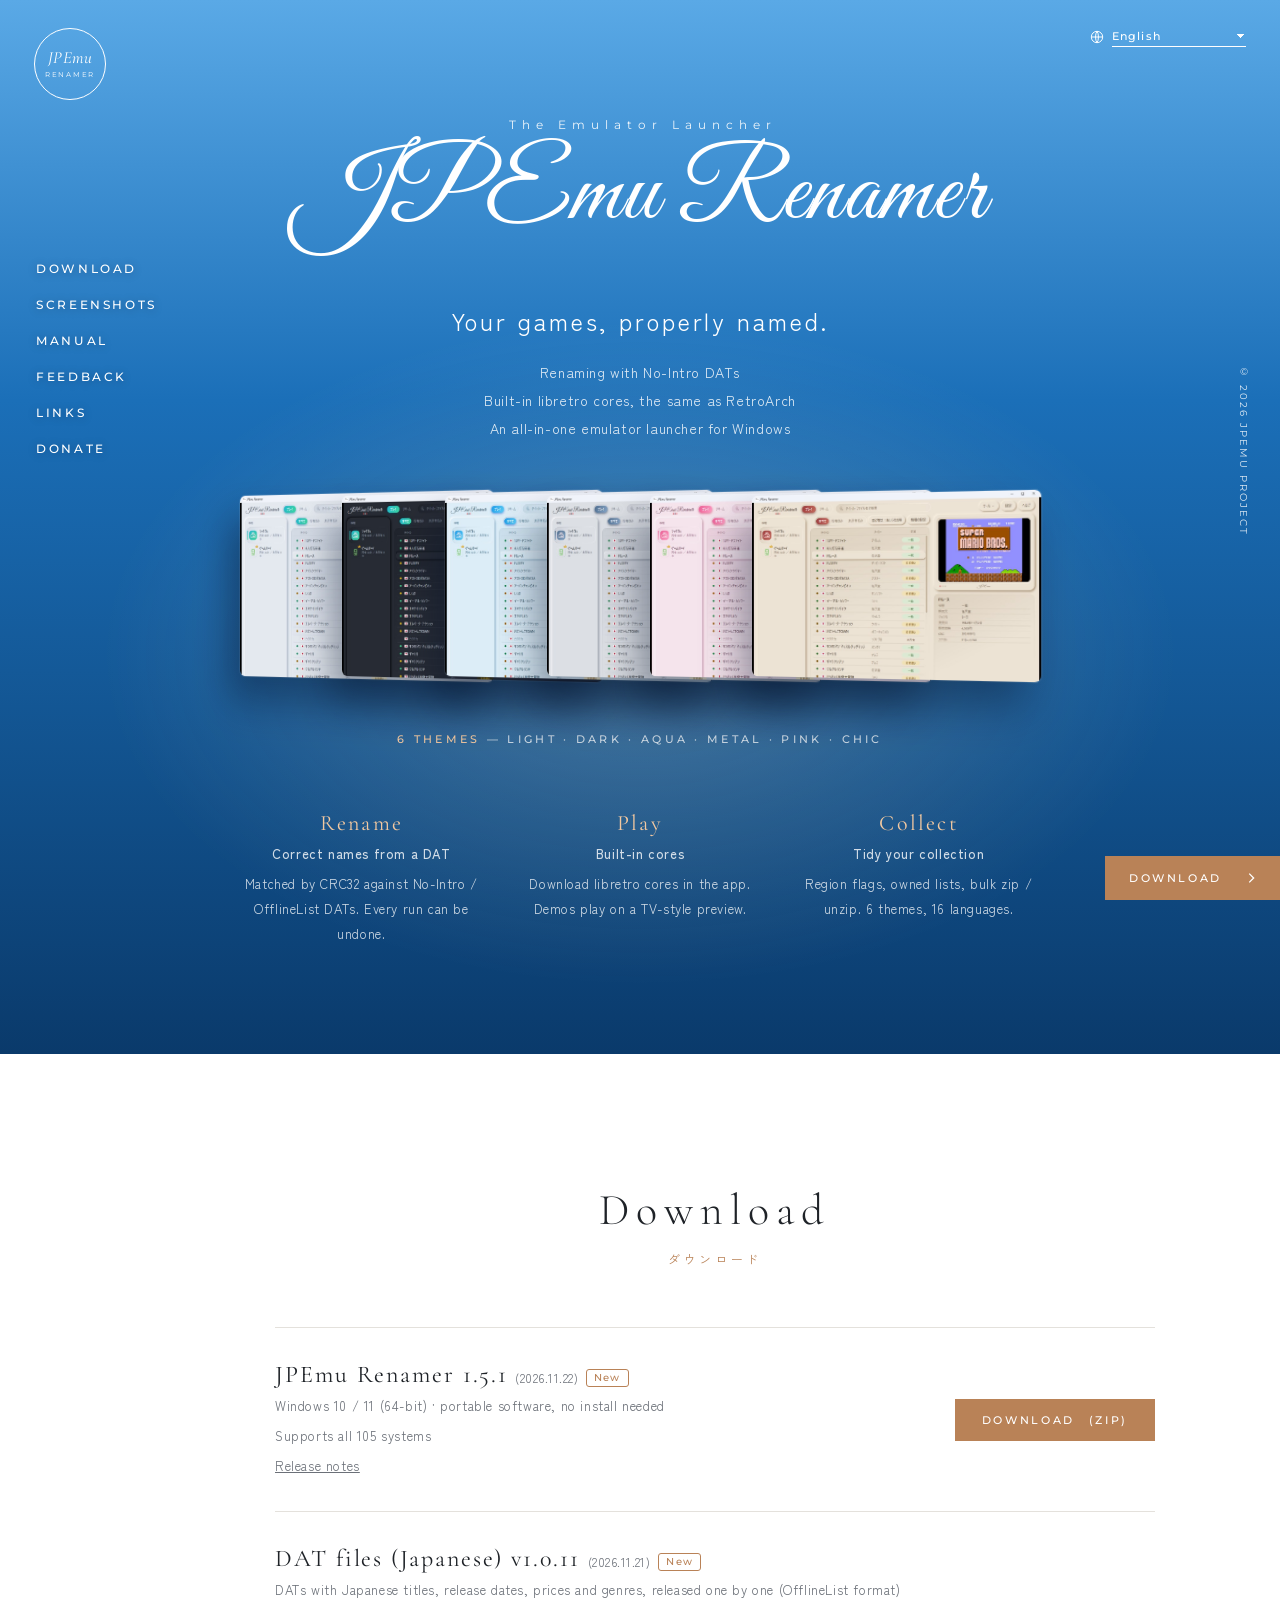
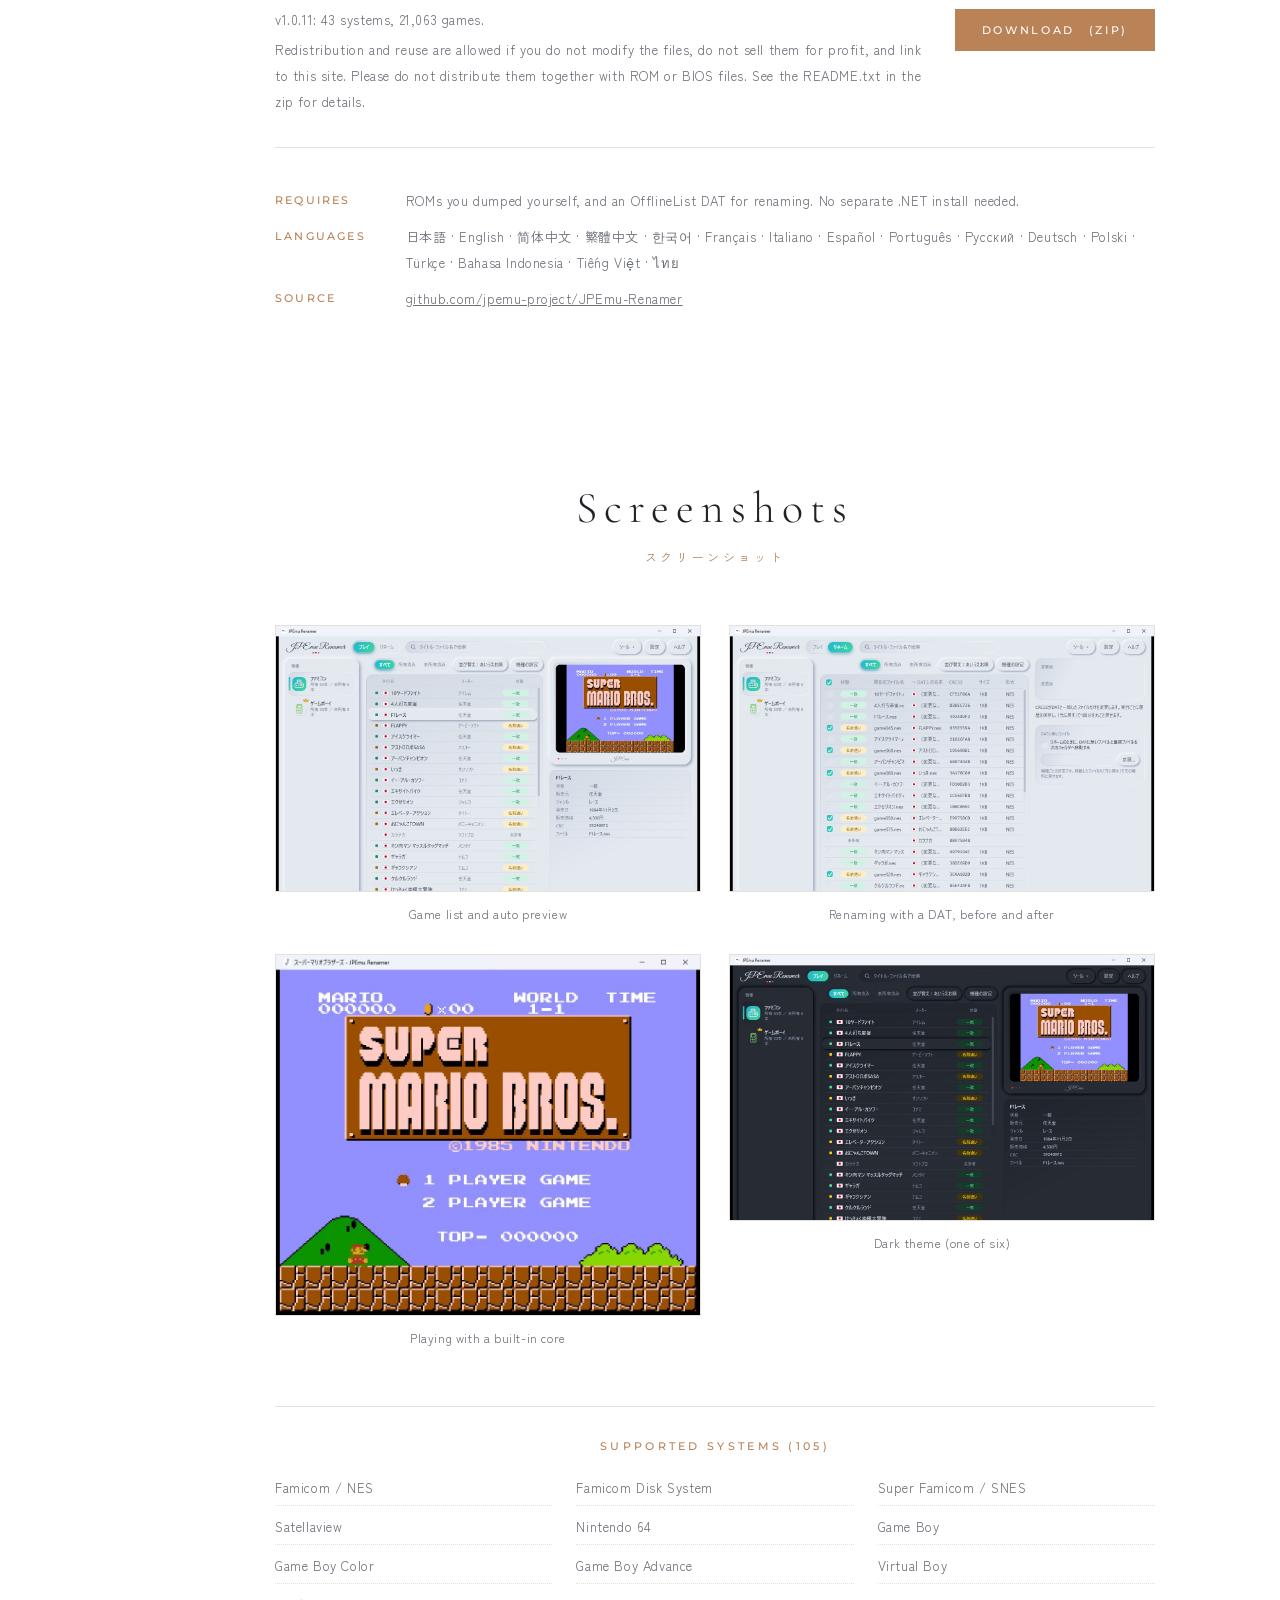
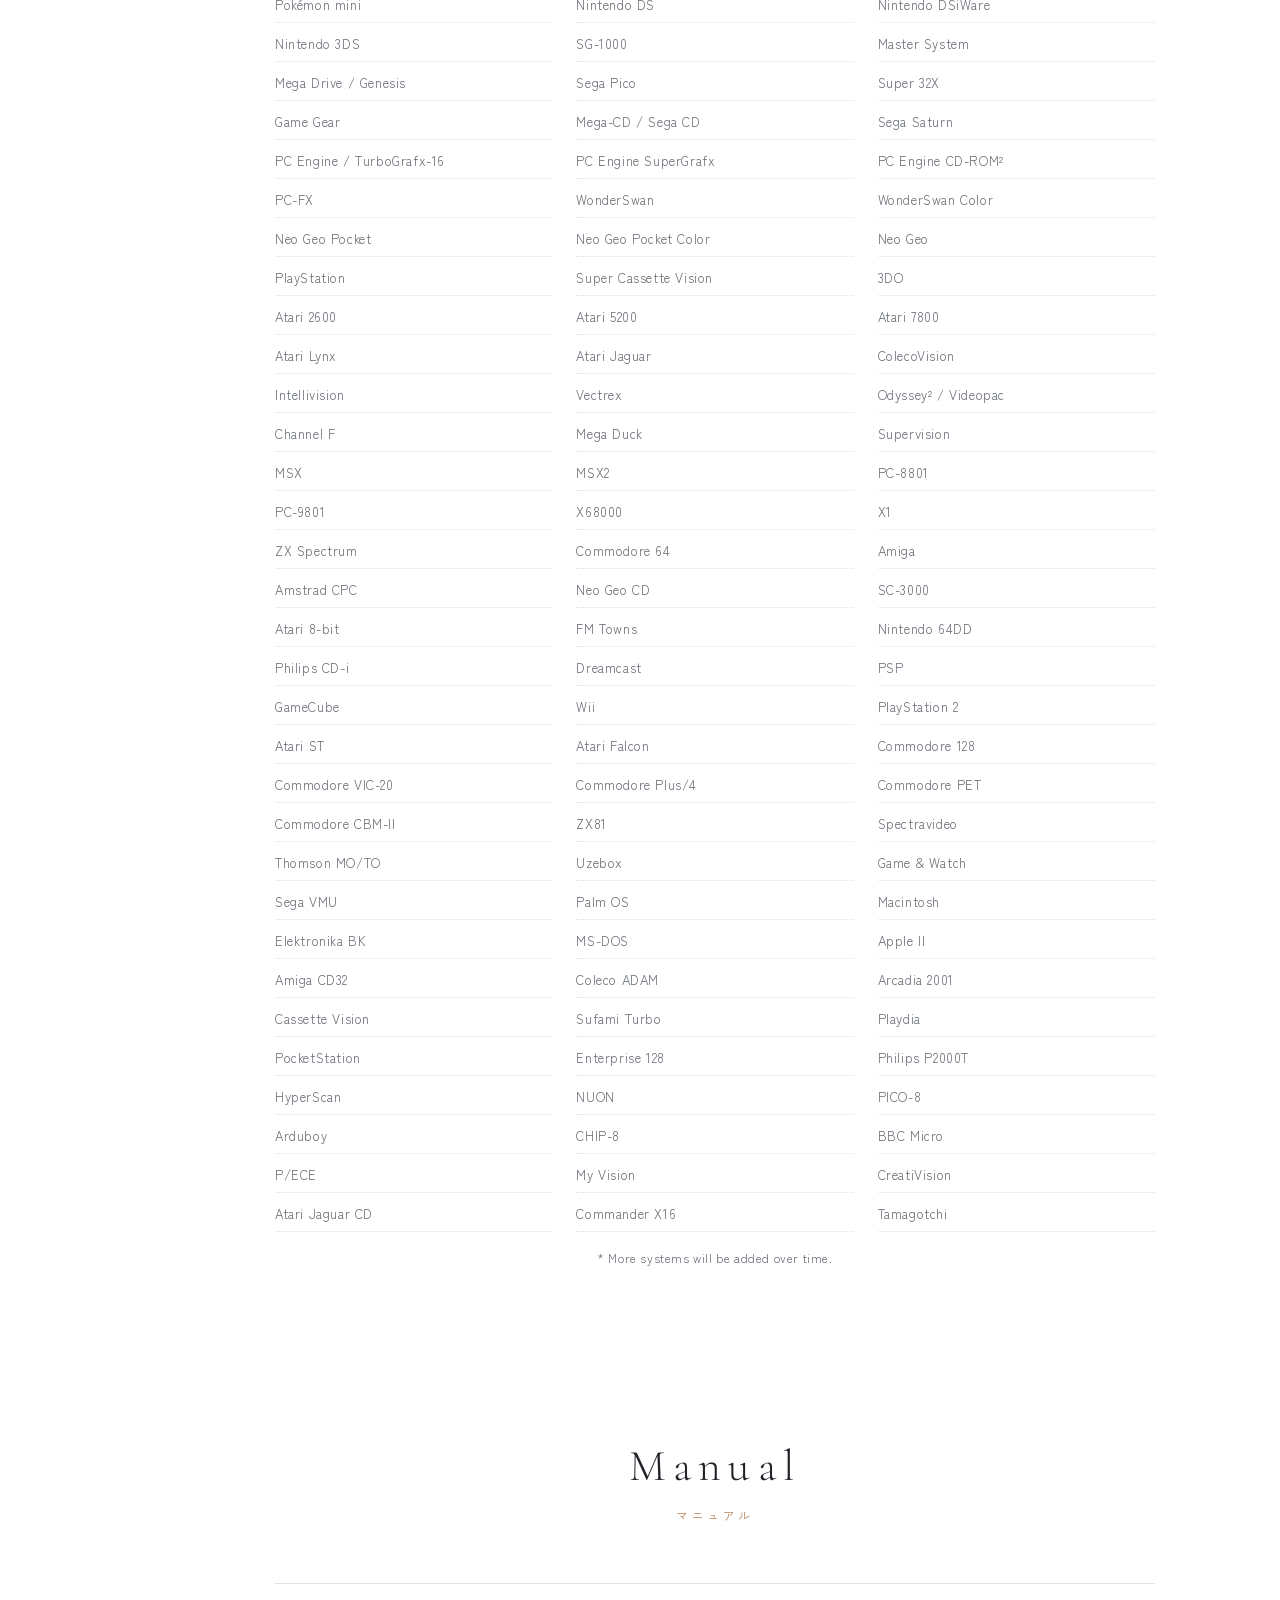
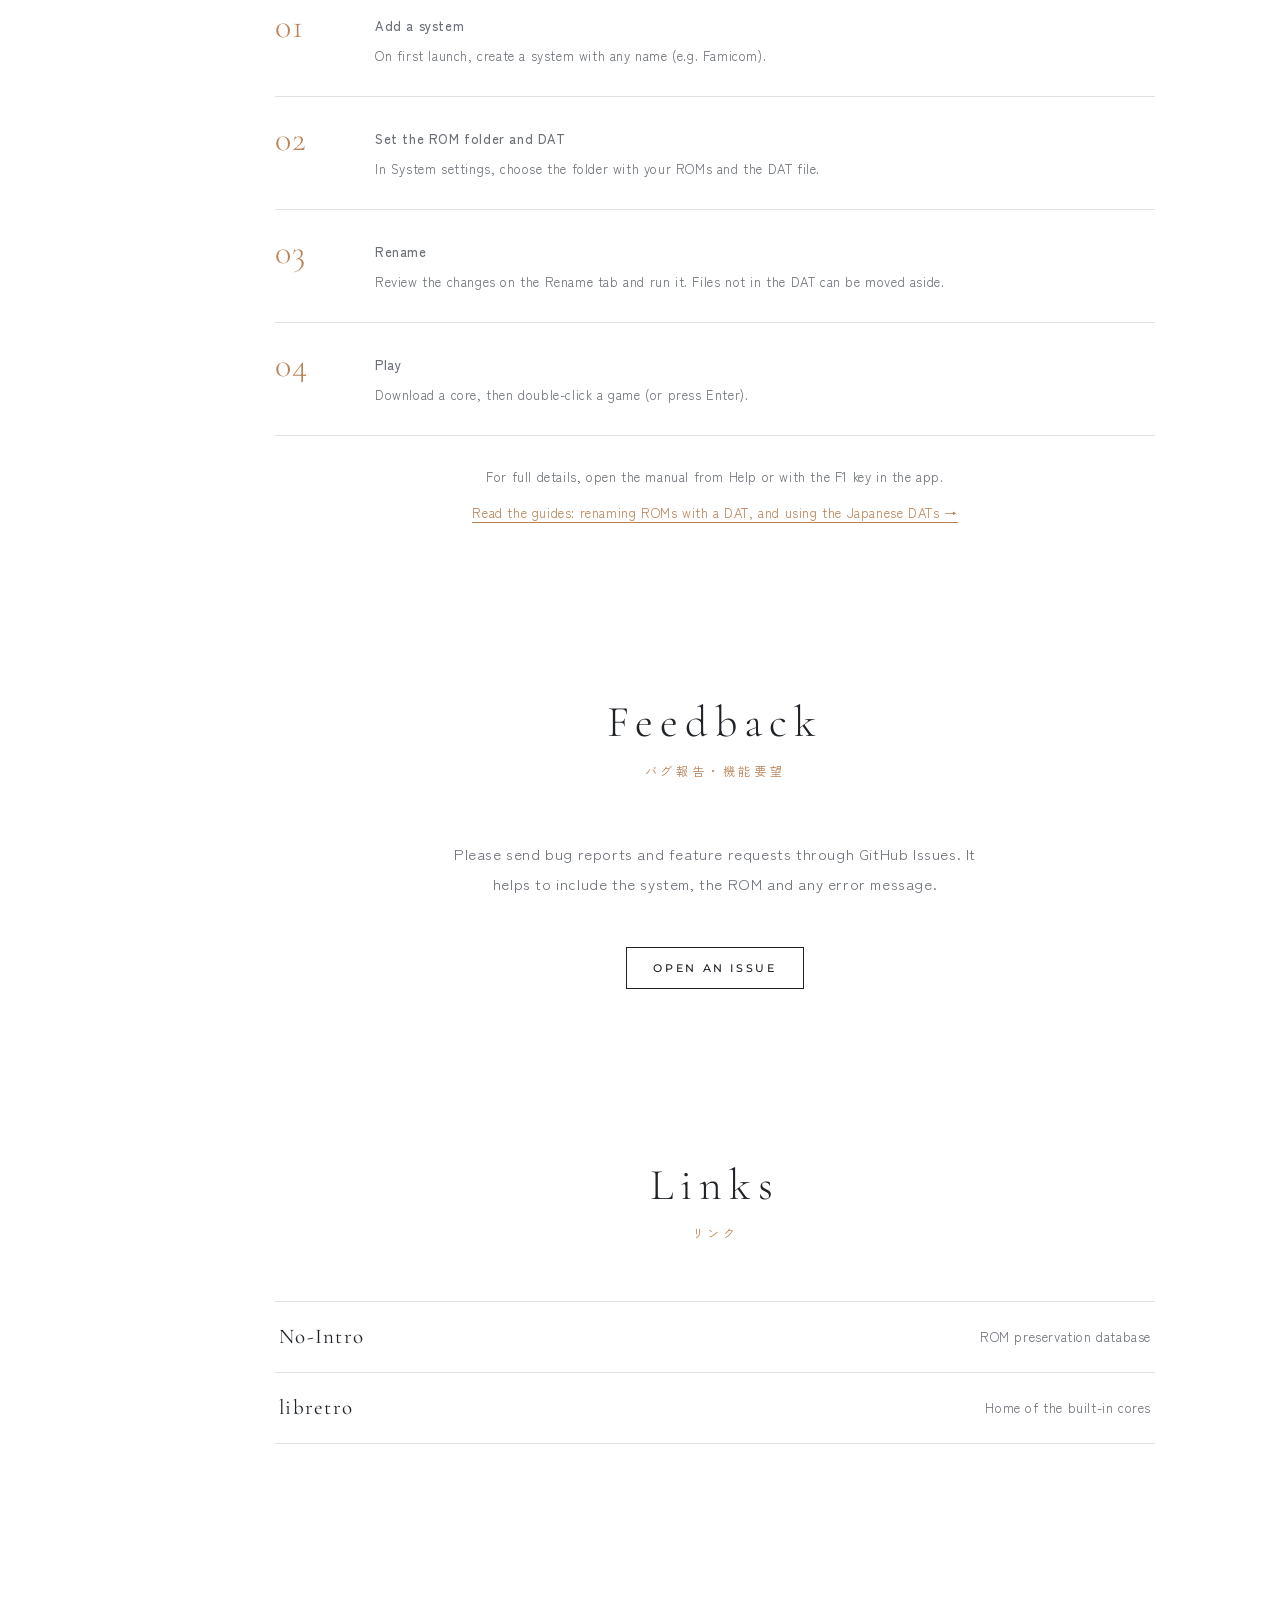
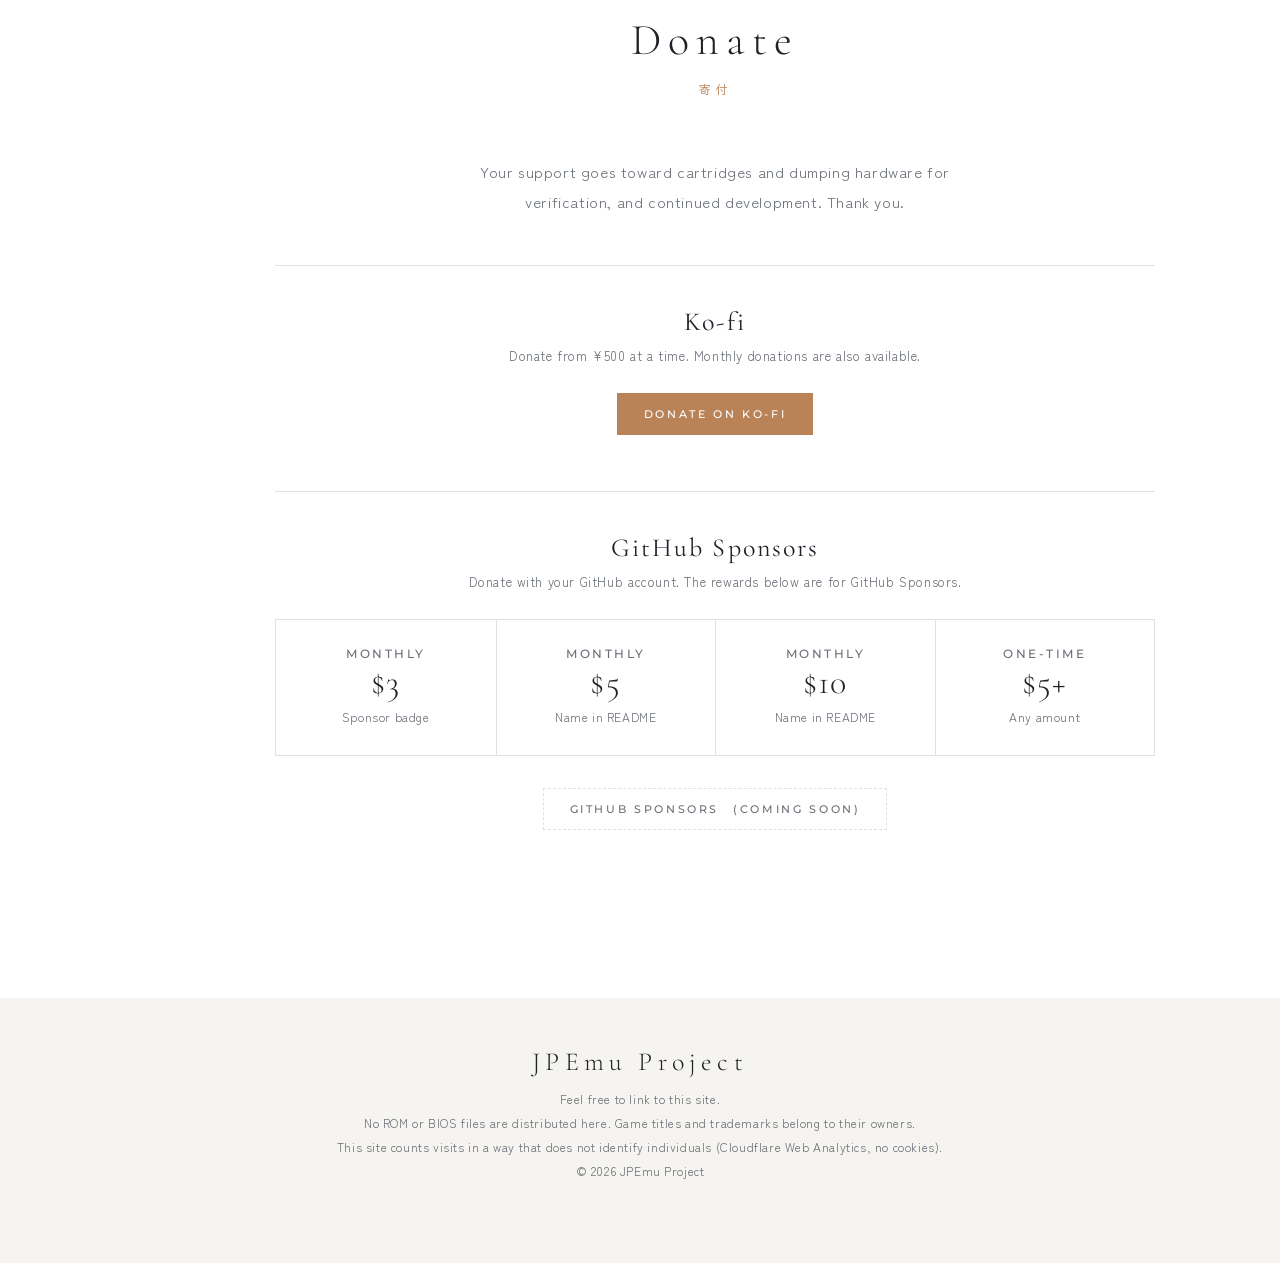
==== index.html @ 064b1401 "全ページのフッターに、アクセス数を数えていることの一文を足す 「個人を特定しない形でアクセス数を数えています（Cloudflare Web Analytics、クッキーなし）」。トップページ、ガイド、" ====
<!doctype html>
<html lang="ja">
<head>
<meta charset="utf-8">
<meta name="viewport" content="width=device-width,initial-scale=1,viewport-fit=cover">
<meta name="description" content="JPEmu Renamer は、No-Intro / OfflineList のDATでROMのファイル名を正しく整えるリネーム機能と、libretroコアを内蔵した無料のWindows用エミュレーターランチャーです。ファミコン・スーパーファミコン・メガドライブ・PCエンジンなど105機種に対応。インストール不要。日本語タイトル入りDATも無料で公開しています。">
<title>JPEmu Renamer｜ROMリネーム＆エミュレーターランチャー（無料・Windows）</title>
<link rel="canonical" href="https://jpemu-project.github.io/">
<meta name="robots" content="index,follow">
<meta name="google-site-verification" content="zw16djGc47VGO-MvRD2EEUSGx_k5_EYi6Nx5ptHSYt4">
<meta property="og:type" content="website">
<meta property="og:site_name" content="JPEmu Renamer">
<meta property="og:title" content="JPEmu Renamer｜ROMリネーム＆エミュレーターランチャー（無料・Windows）">
<meta property="og:description" content="No-Intro DAT対応のリネーム機能と、libretroコアを内蔵した無料のWindows用エミュレーターランチャー。105機種対応・インストール不要。日本語DATも公開中。">
<meta property="og:url" content="https://jpemu-project.github.io/">
<meta property="og:image" content="https://jpemu-project.github.io/img/main.jpg">
<meta property="og:image:width" content="1280">
<meta property="og:image:height" content="800">
<meta property="og:locale" content="ja_JP">
<meta property="og:locale:alternate" content="en_US">
<meta property="og:locale:alternate" content="zh_CN">
<meta property="og:locale:alternate" content="zh_TW">
<meta property="og:locale:alternate" content="ko_KR">
<meta property="og:locale:alternate" content="fr_FR">
<meta property="og:locale:alternate" content="it_IT">
<meta property="og:locale:alternate" content="es_ES">
<meta property="og:locale:alternate" content="pt_BR">
<meta property="og:locale:alternate" content="ru_RU">
<meta property="og:locale:alternate" content="de_DE">
<meta property="og:locale:alternate" content="pl_PL">
<meta property="og:locale:alternate" content="tr_TR">
<meta property="og:locale:alternate" content="id_ID">
<meta property="og:locale:alternate" content="vi_VN">
<meta property="og:locale:alternate" content="th_TH">
<meta name="twitter:card" content="summary_large_image">
<meta name="twitter:title" content="JPEmu Renamer｜ROMリネーム＆エミュレーターランチャー（無料・Windows）">
<meta name="twitter:description" content="No-Intro DAT対応のリネーム機能と、libretroコアを内蔵した無料のWindows用エミュレーターランチャー。105機種対応・インストール不要。">
<meta name="twitter:image" content="https://jpemu-project.github.io/img/main.jpg">
<script type="application/ld+json">
{
  "@context": "https://schema.org",
  "@type": "SoftwareApplication",
  "name": "JPEmu Renamer",
  "alternateName": "JPEmu",
  "description": "No-Intro / OfflineList のDATでROMのファイル名を整えるリネーム機能と、libretroコアを内蔵したWindows用エミュレーターランチャー。105機種対応、インストール不要、16言語対応。",
  "url": "https://jpemu-project.github.io/",
  "downloadUrl": "https://github.com/jpemu-project/JPEmu-Renamer/releases/latest/download/JPEmuRenamer-win-x64.zip",
  "operatingSystem": "Windows 10, Windows 11",
  "applicationCategory": "UtilitiesApplication",
  "image": "https://jpemu-project.github.io/img/main.jpg",
  "screenshot": "https://jpemu-project.github.io/img/rename.jpg",
  "inLanguage": ["ja", "en", "zh-Hans", "zh-Hant", "ko", "fr", "it", "es", "pt", "ru", "de", "pl", "tr", "id", "vi", "th"],
  "isAccessibleForFree": true,
  "offers": {"@type": "Offer", "price": "0", "priceCurrency": "JPY"},
  "author": {"@type": "Organization", "name": "JPEmu Project", "url": "https://github.com/jpemu-project"},
  "sameAs": ["https://github.com/jpemu-project/JPEmu-Renamer"]
}
</script>
<script type="application/ld+json">
{
  "@context": "https://schema.org",
  "@type": "WebSite",
  "name": "JPEmu Renamer",
  "alternateName": ["JPEmu", "JPEmu Renamer 公式サイト"],
  "url": "https://jpemu-project.github.io/",
  "inLanguage": ["ja", "en"],
  "publisher": {"@type": "Organization", "name": "JPEmu Project", "url": "https://github.com/jpemu-project"}
}
</script>
<link rel="icon" href="/favicon.ico" sizes="any">
<link rel="apple-touch-icon" href="/img/app-icon-256.png">
<script type="module" src="https://static.cloudflareinsights.com/beacon.min.js" data-cf-beacon='{"token": "e24be121c1d54c88b2a93acdfb88f5db"}'></script>
<link rel="preconnect" href="https://fonts.googleapis.com">
<link rel="preconnect" href="https://fonts.gstatic.com" crossorigin>
<link rel="stylesheet" href="https://fonts.googleapis.com/css2?family=Cormorant+Garamond:ital,wght@0,300;0,400;1,400&family=Great+Vibes&family=Montserrat:wght@400;500&family=Zen+Kaku+Gothic+New:wght@400;500&display=swap">
<style>
:root{
  --ink:#1f2328; --sub:#6b7078; --line:#e4e1dc; --paper:#ffffff; --paper2:#f6f4f0;
  --copper:#b98257; --copper-dark:#8f6040;
  --sky-1:#0a3a6b; --sky-2:#1b6fb8; --sky-3:#5aa9e6;
  --f-serif:"Cormorant Garamond","Zen Kaku Gothic New",serif;
  --f-label:"Montserrat","Zen Kaku Gothic New",sans-serif;
  --f-body:"Zen Kaku Gothic New","Hiragino Sans","Yu Gothic",sans-serif;
  --menu-w:230px;
}
*{box-sizing:border-box}
html{scroll-behavior:smooth}
body{margin:0;background:var(--paper);color:var(--ink);font-family:var(--f-body);font-size:15px;line-height:2;letter-spacing:.04em}
a{color:inherit}
:focus-visible{outline:1px solid var(--copper);outline-offset:4px}
/* Japanese shows .ja; every other language shows .en (English, or its translation from lang.js) */
#app:not([data-lang="ja"]) .ja,[data-lang="ja"] .en{display:none}
/* fonts for scripts the Japanese font does not cover well */
html:not([lang="ja"]):not([lang="en"]){--f-body:"Segoe UI",system-ui,-apple-system,"Helvetica Neue",Arial,sans-serif}
html[lang="zh-Hans"]{--f-body:"Microsoft YaHei","PingFang SC","Noto Sans SC",sans-serif;--f-label:"Montserrat","Microsoft YaHei","PingFang SC","Noto Sans SC",sans-serif;--f-serif:"Cormorant Garamond","Microsoft YaHei","PingFang SC","Noto Sans SC",serif}
html[lang="zh-Hant"]{--f-body:"Microsoft JhengHei","PingFang TC","Noto Sans TC",sans-serif;--f-label:"Montserrat","Microsoft JhengHei","PingFang TC","Noto Sans TC",sans-serif;--f-serif:"Cormorant Garamond","Microsoft JhengHei","PingFang TC","Noto Sans TC",serif}
html[lang="ko"]{--f-body:"Malgun Gothic","Apple SD Gothic Neo","Noto Sans KR",sans-serif;--f-label:"Montserrat","Malgun Gothic","Apple SD Gothic Neo","Noto Sans KR",sans-serif;--f-serif:"Cormorant Garamond","Malgun Gothic","Apple SD Gothic Neo","Noto Sans KR",serif}
html[lang="th"] #app *{letter-spacing:normal}
html[lang="th"]{--f-body:"Leelawadee UI","Thonburi","Noto Sans Thai",sans-serif;--f-label:"Montserrat","Leelawadee UI","Thonburi","Noto Sans Thai",sans-serif;--f-serif:"Cormorant Garamond","Leelawadee UI","Thonburi","Noto Sans Thai",serif}

/* ---------- hero ---------- */
.hero{position:relative;min-height:100vh;padding:13vh 0 0;color:#fff;text-align:center;
  background:
    radial-gradient(ellipse 60% 45% at 50% 62%,rgba(255,236,200,.22),transparent 70%),
    linear-gradient(180deg,var(--sky-3) 0%,var(--sky-2) 38%,var(--sky-1) 100%)}
.hero-title small{display:block;font:400 12px var(--f-label);letter-spacing:.5em;opacity:.9;padding-left:.5em}
.hero-title h1{margin:6px 0 0;font:400 clamp(52px,8.4vw,100px)/1.15 "Great Vibes",var(--f-serif);letter-spacing:.01em}
.hero-copy{max-width:34em;margin:5vh auto 0;padding:0 20px}
.hero-copy .big{margin:0;font:400 clamp(18px,2.1vw,24px)/1.9 var(--f-body);letter-spacing:.12em}
.hero-copy p:last-child{margin:14px 0 0;font-size:14px;opacity:.85}

/* the six themes fanned out like a product line-up, overlapping into the white area below;
   each shot is 36% of the row and steps 12.8%, so six of them fill the row exactly */
.fan{position:relative;z-index:1;display:flex;justify-content:center;width:min(940px,calc(100vw - 480px));margin:6vh auto 0;perspective:1800px}
.fan .card{flex:none;width:36%;margin-left:-23.2%;transform:rotateY(-24deg);transform-origin:left center;
  border-radius:6px;overflow:hidden;box-shadow:-14px 24px 40px rgba(0,15,40,.4),0 0 0 1px rgba(255,255,255,.12);transition:transform .35s}
.fan .card:first-child{margin-left:0}
.fan .card:hover{transform:rotateY(-24deg) translateY(-10px)}
.fan img{display:block;width:100%;height:auto}
.fan-cap{text-align:center;margin:0;padding-top:56px;font:500 11px var(--f-label);letter-spacing:.3em;color:rgba(255,255,255,.75)}
.fan-cap b{font-weight:500;color:#f3c9a1}
/* the feature trio sits on the blue hero too, so it uses light text */
.hero .feat{max-width:min(880px,calc(100vw - 480px));padding-bottom:12vh !important}
.hero .feat b{color:#f3c9a1}
.hero .feat span{color:rgba(255,255,255,.8)}

.emblem{position:fixed;top:28px;left:34px;z-index:30;width:72px;height:72px;border-radius:50%;
  border:1px solid currentColor;display:grid;place-items:center;text-decoration:none;
  font:italic 400 17px/1 var(--f-serif);color:#fff;text-align:center;transition:color .3s}
.emblem.dark{color:var(--copper)}
.emblem span{display:block;font:400 7px var(--f-label);letter-spacing:.25em;margin-top:4px;font-style:normal}

/* left menu */
nav.side{position:fixed;left:36px;top:28vh;z-index:30}
nav.side ul{list-style:none;margin:0;padding:0;display:grid;gap:6px}
nav.side a{display:inline-block;text-decoration:none;font:500 12px/2 var(--f-label);letter-spacing:.22em;color:#fff;
  text-shadow:0 1px 8px rgba(0,20,50,.35);transition:color .3s}
nav.side a:hover,nav.side a.on{color:var(--copper)}
nav.side a.dark{color:var(--ink);text-shadow:none}
nav.side a.dark:hover,nav.side a.dark.on{color:var(--copper)}

.lang{position:fixed;top:26px;right:34px;z-index:30;display:flex;align-items:center;gap:8px;color:#fff;transition:color .3s}
.lang svg{width:14px;height:14px;flex:none}
.lang select{appearance:none;-webkit-appearance:none;background:transparent;border:0;border-bottom:1px solid currentColor;border-radius:0;
  padding:3px 16px 3px 0;cursor:pointer;color:inherit;font:500 11px "Montserrat","Segoe UI",system-ui,sans-serif;letter-spacing:.1em;
  background-image:linear-gradient(45deg,transparent 50%,currentColor 50%),linear-gradient(-45deg,transparent 50%,currentColor 50%);
  background-position:right 5px center,right 1px center;background-size:4px 4px;background-repeat:no-repeat}
.lang select option{color:#1f2328;background:#fff}
.lang.dark{color:var(--ink)}

.vcopy{position:fixed;right:30px;top:50%;transform:translateY(-50%);z-index:20;writing-mode:vertical-rl;
  font:400 10px var(--f-label);letter-spacing:.2em;color:rgba(255,255,255,.85);transition:color .3s}
.vcopy.dark{color:var(--sub)}

.cta{position:fixed;right:0;bottom:0;z-index:30;display:flex;align-items:center;gap:22px;padding:15px 22px 15px 24px;
  background:var(--copper);color:#fff;text-decoration:none;font:500 11px var(--f-label);letter-spacing:.24em}
.cta:hover{background:var(--copper-dark)}
.cta svg{width:14px;height:14px}

.menu-btn{display:none}

/* ---------- sections ---------- */
main{padding-left:var(--menu-w);padding-right:80px}
section.sec{max-width:880px;margin:0 auto;padding:130px 0 40px}
.sec-head{text-align:center;margin-bottom:56px}
.sec-head h2{margin:0;font:300 clamp(30px,4vw,44px)/1.2 var(--f-serif);letter-spacing:.16em}
.sec-head p{margin:10px 0 0;font-size:12px;letter-spacing:.3em;color:var(--copper)}
.lead{max-width:36em;margin:0 auto 48px;text-align:center;color:var(--sub)}

.feat{display:grid;grid-template-columns:repeat(3,1fr);gap:40px 36px;margin:0 auto;padding-top:64px !important;padding:0;list-style:none;max-width:880px}
.feat li{text-align:center}
.feat b{display:block;font:400 22px var(--f-serif);letter-spacing:.1em;color:var(--copper);margin-bottom:6px}
.feat strong{display:block;font-weight:500;margin-bottom:6px}
.feat span{font-size:13px;color:var(--sub);line-height:1.9;display:block}

.dl-card{border-top:1px solid var(--line);border-bottom:1px solid var(--line);padding:32px 0;display:grid;grid-template-columns:1fr auto;gap:24px;align-items:center}
.dl-card + .dl-card{border-top:0}
.dl-card h3{margin:0;font:400 24px var(--f-serif);letter-spacing:.08em}
.dl-card p{margin:4px 0 0;font-size:13px;color:var(--sub)}
.rel-date{font:400 12px var(--f-body);letter-spacing:.04em;color:var(--sub);vertical-align:middle}
.new-badge{display:inline-block;vertical-align:middle;padding:0 7px;border:1px solid var(--copper);border-radius:3px;color:var(--copper);font:500 10px/1.6 var(--f-label);letter-spacing:.12em}
.btn{display:inline-flex;align-items:center;gap:14px;padding:13px 26px;border:1px solid var(--ink);text-decoration:none;
  font:500 11px var(--f-label);letter-spacing:.24em;white-space:nowrap;background:none;color:var(--ink)}
.btn:hover{background:var(--ink);color:#fff}
.btn.fill{background:var(--copper);border-color:var(--copper);color:#fff}
.btn.fill:hover{background:var(--copper-dark);border-color:var(--copper-dark)}
.btn[aria-disabled="true"]{border-style:dashed;color:var(--sub);border-color:var(--line);pointer-events:none}
dl.spec{display:grid;grid-template-columns:max-content 1fr;gap:10px 40px;margin:40px 0 0;font-size:13px}
dl.spec dt{font:500 11px/2.2 var(--f-label);letter-spacing:.2em;color:var(--copper)}
dl.spec dd{margin:0;color:var(--sub)}

.shots{display:grid;grid-template-columns:repeat(2,1fr);gap:28px}
.shots figure{margin:0}
.shots a{display:block;border:1px solid var(--line);overflow:hidden}
.shots img{display:block;width:100%;height:auto;transition:transform .5s}
.shots a:hover img{transform:scale(1.02)}
.shots figcaption{margin-top:10px;font-size:12px;color:var(--sub);text-align:center}
.systems{margin:56px 0 0;border-top:1px solid var(--line);padding-top:32px}
.systems h3{margin:0 0 18px;text-align:center;font:500 11px var(--f-label);letter-spacing:.3em;color:var(--copper)}
.systems ul{list-style:none;margin:0;padding:0;display:grid;grid-template-columns:repeat(auto-fill,minmax(210px,1fr));gap:4px 24px;font-size:13px;color:var(--sub)}
.systems li{border-bottom:1px dotted var(--line);padding:4px 0}
.systems li i{font-style:normal;color:var(--copper);margin-left:4px}
.systems .note{margin:14px 0 0;text-align:center;font-size:12px;color:var(--sub)}

ol.steps{list-style:none;counter-reset:s;margin:0;padding:0;display:grid;gap:0}
ol.steps li{counter-increment:s;display:grid;grid-template-columns:80px 1fr;gap:20px;padding:26px 0;border-top:1px solid var(--line)}
ol.steps li:last-child{border-bottom:1px solid var(--line)}
ol.steps li::before{content:counter(s,decimal-leading-zero);font:300 34px/1 var(--f-serif);color:var(--copper)}
ol.steps strong{display:block;font-weight:500}
ol.steps span{font-size:13px;color:var(--sub)}
.note{margin:28px 0 0;text-align:center;font-size:13px;color:var(--sub)}
.center{text-align:center}
.guide-link{margin-top:10px}
.guide-link a{color:var(--copper);text-decoration:none;border-bottom:1px solid currentColor}
.guide-link a:hover{color:var(--copper-dark)}

.links{list-style:none;margin:0;padding:0;border-top:1px solid var(--line)}
.links a{display:grid;grid-template-columns:1fr auto;gap:16px;padding:22px 4px;border-bottom:1px solid var(--line);text-decoration:none}
.links a:hover strong{color:var(--copper)}
.links strong{font:400 21px var(--f-serif);letter-spacing:.06em;transition:color .2s}
.links span{font-size:13px;color:var(--sub);align-self:center}

.donate-opt{text-align:center;border-top:1px solid var(--line);padding:40px 0 8px}
.donate-opt + .donate-opt{margin-top:48px}
.donate-opt h3{margin:0;font:400 26px var(--f-serif);letter-spacing:.08em}
.donate-opt p{margin:6px 0 24px;font-size:13px;color:var(--sub)}
.tiers{display:grid;grid-template-columns:repeat(4,1fr);gap:0;margin:0 0 32px;text-align:center;padding:0;list-style:none;border:1px solid var(--line)}
.tiers li{padding:26px 14px;text-align:center;border-left:1px solid var(--line)}
.tiers li:first-child{border-left:0}
.tiers small{display:block;font:500 10px var(--f-label);letter-spacing:.25em;color:var(--copper)}
.tiers b{display:block;font:300 34px/1.3 var(--f-serif);letter-spacing:.04em}
.tiers span{display:block;font-size:12px;color:var(--sub)}

footer{margin-top:120px;padding:48px 24px calc(80px + env(safe-area-inset-bottom,0px));background:var(--paper2);text-align:center;font-size:12px;color:var(--sub)}
footer .fname{font:300 26px var(--f-serif);letter-spacing:.2em;color:var(--ink);margin-bottom:10px}
/* ---------- narrow screens ---------- */
@media (max-width:900px){
  main{padding-left:max(20px,env(safe-area-inset-left,0px));padding-right:max(20px,env(safe-area-inset-right,0px))}
  section.sec{padding-top:96px}
  .vcopy{display:none}
  .emblem{top:16px;left:16px;width:58px;height:58px;font-size:14px}
  .lang{top:auto;bottom:18px;left:18px;right:auto}
  .menu-btn{display:block;position:fixed;top:24px;right:18px;z-index:40;background:none;border:0;cursor:pointer;
    font:500 11px var(--f-label);letter-spacing:.24em;color:#fff;padding:8px 0}
  .menu-btn.dark{color:var(--ink)}
  nav.side{inset:0;top:0;left:0;background:rgba(255,255,255,.97);display:none;align-items:center;justify-content:center;z-index:35}
  body.open nav.side{display:flex}
  body.open .menu-btn{color:var(--ink)}
  nav.side ul{gap:14px;text-align:center}
  nav.side a,nav.side a.dark{color:var(--ink);text-shadow:none;font-size:14px}
  .hero{padding-top:110px}
  .fan{width:calc(100vw - 32px)}
  .fan .card{border-radius:3px}
  .fan-cap{padding-top:40px;letter-spacing:.18em}
  .hero .feat{max-width:none;padding:0 20px 90px !important}
  .hero-copy p:last-child{font-size:12px;letter-spacing:.02em}
  .hero .feat{padding-top:40px !important}
  .feat{grid-template-columns:1fr;gap:32px}
  .shots{grid-template-columns:1fr}
  .tiers{grid-template-columns:repeat(2,1fr)}
  .tiers li:nth-child(3){border-left:0}
  .tiers li:nth-child(n+3){border-top:1px solid var(--line)}
  .dl-card{grid-template-columns:1fr}
  dl.spec{grid-template-columns:1fr;gap:0}
  dl.spec dd{margin-bottom:12px}
  ol.steps li{grid-template-columns:52px 1fr;gap:12px}
}
@media (prefers-reduced-motion:reduce){html{scroll-behavior:auto}.shots img{transition:none}}
</style>
</head>
<body>
<div id="app" data-lang="ja">

<a class="emblem" href="#top" aria-label="JPEmu Renamer"><div>JPEmu<span>RENAMER</span></div></a>

<button class="menu-btn" type="button" aria-expanded="false" aria-controls="side">MENU</button>
<nav class="side" id="side" aria-label="Menu">
  <ul>
    <li><a href="#download"><span class="ja">ダウンロード</span><span class="en">DOWNLOAD</span></a></li>
    <li><a href="#screenshots"><span class="ja">スクリーンショット</span><span class="en">SCREENSHOTS</span></a></li>
    <li><a href="#manual"><span class="ja">マニュアル</span><span class="en">MANUAL</span></a></li>
    <li><a href="#feedback"><span class="ja">バグ報告・機能要望</span><span class="en">FEEDBACK</span></a></li>
    <li><a href="#links"><span class="ja">リンク</span><span class="en">LINKS</span></a></li>
    <li><a href="#donate"><span class="ja">寄付</span><span class="en">DONATE</span></a></li>
  </ul>
</nav>

<label class="lang">
  <svg viewBox="0 0 16 16" fill="none" stroke="currentColor" stroke-width="1.1" aria-hidden="true"><circle cx="8" cy="8" r="6.5"/><path d="M1.5 8h13M8 1.5c-2.2 2.4-2.2 10.6 0 13M8 1.5c2.2 2.4 2.2 10.6 0 13"/></svg>
  <select aria-label="Language / 言語">
    <option value="ja">日本語</option>
    <option value="en">English</option>
    <option value="zh-Hans">简体中文</option>
    <option value="zh-Hant">繁體中文</option>
    <option value="ko">한국어</option>
    <option value="fr">Français</option>
    <option value="it">Italiano</option>
    <option value="es">Español</option>
    <option value="pt">Português</option>
    <option value="ru">Русский</option>
    <option value="de">Deutsch</option>
    <option value="pl">Polski</option>
    <option value="tr">Türkçe</option>
    <option value="id">Bahasa Indonesia</option>
    <option value="vi">Tiếng Việt</option>
    <option value="th">ไทย</option>
  </select>
</label>
<div class="vcopy" aria-hidden="true">© 2026 JPEMU PROJECT</div>
<a class="cta" href="#download">DOWNLOAD
  <svg viewBox="0 0 16 16" fill="none" stroke="currentColor" stroke-width="1.5" aria-hidden="true"><path d="M6 3l5 5-5 5"/></svg></a>

<header class="hero" id="top">
  <div class="hero-title">
    <small>The Emulator Launcher</small>
    <h1>JPEmu Renamer</h1>
  </div>
  <div class="hero-copy">
    <p class="big"><span class="ja">手元のゲームを、正しい名前で。</span><span class="en">Your games, properly named.</span></p>
    <p><span class="ja">No-Intro DAT 対応のリネーム機能<br>RetroArch と同じ libretro コアを内蔵<br>Windows 用オールインワンエミュレーターランチャー</span><span class="en">Renaming with No-Intro DATs<br>Built-in libretro cores, the same as RetroArch<br>An all-in-one emulator launcher for Windows</span></p>
  </div>
  <div class="fan">
    <div class="card"><img src="img/theme-light.jpg" width="960" height="600" alt="ライトテーマのメイン画面"></div>
    <div class="card"><img src="img/theme-dark.jpg" width="960" height="600" alt="ダークテーマのメイン画面"></div>
    <div class="card"><img src="img/theme-aqua.jpg" width="960" height="600" alt="アクアテーマのメイン画面"></div>
    <div class="card"><img src="img/theme-metal.jpg" width="960" height="600" alt="メタルテーマのメイン画面"></div>
    <div class="card"><img src="img/theme-pink.jpg" width="960" height="600" alt="ピンクテーマのメイン画面"></div>
    <div class="card"><img src="img/theme-chic.jpg" width="960" height="600" alt="シックテーマのメイン画面"></div>
  </div>
  <p class="fan-cap"><b>6 THEMES</b> — LIGHT · DARK · AQUA · METAL · PINK · CHIC</p>
  <ul class="feat">
    <li><b>Rename</b><strong><span class="ja">DATで正しい名前に</span><span class="en">Correct names from a DAT</span></strong><span><span class="ja">No-Intro / OfflineList のDATとCRC32で照合。実行後も「元に戻す」で戻せます。</span><span class="en">Matched by CRC32 against No-Intro / OfflineList DATs. Every run can be undone.</span></span></li>
    <li><b>Play</b><strong><span class="ja">内蔵コアですぐ遊べる</span><span class="en">Built-in cores</span></strong><span><span class="ja">libretro コアをアプリから一括ダウンロード。テレビ風の画面でデモも流れます。</span><span class="en">Download libretro cores in the app. Demos play on a TV-style preview.</span></span></li>
    <li><b>Collect</b><strong><span class="ja">コレクションを整える</span><span class="en">Tidy your collection</span></strong><span><span class="ja">国旗表示、所有リスト、一括解凍・圧縮。6テーマ・16言語に対応。</span><span class="en">Region flags, owned lists, bulk zip / unzip. 6 themes, 16 languages.</span></span></li>
  </ul>
</header>

<main>

  <section class="sec" id="download">
    <div class="sec-head"><h2>Download</h2><p>ダウンロード</p></div>
    <div class="dl-card">
      <div><h3>JPEmu Renamer 1.5.1 <span class="rel-date">(2026.11.22)</span> <span class="new-badge">New</span></h3><p><span class="ja">Windows 10 / 11（64bit）・インストール不要のPortableソフトウェア</span><span class="en">Windows 10 / 11 (64-bit) · portable software, no install needed</span></p>
        <p><span class="ja">全105機種に対応</span><span class="en">Supports all 105 systems</span></p>
        <p><a class="rel-a" href="en/releases/"><span class="ja">リリースノート</span><span class="en">Release notes</span></a></p></div>
      <a class="btn fill" href="https://github.com/jpemu-project/JPEmu-Renamer/releases/latest/download/JPEmuRenamer-win-x64.zip">DOWNLOAD <span class="ja">(ZIP)</span><span class="en">(ZIP)</span></a>
    </div>
    <div class="dl-card">
      <div><h3><span class="ja">各種 DAT(日本語)</span><span class="en">DAT files (Japanese)</span> v1.0.11 <span class="rel-date">(2026.11.21)</span> <span class="new-badge">New</span></h3><p><span class="ja">日本語タイトル・発売日・価格・ジャンル入りのDATを、順次公開します（OfflineList形式）</span><span class="en">DATs with Japanese titles, release dates, prices and genres, released one by one (OfflineList format)</span></p>
        <p>v1.0.11<span class="ja">：43機種・21,063本を収録。</span><span class="en">: 43 systems, 21,063 games.</span></p>
        <p><span class="ja">再配布・二次利用ができます（条件：改変しないこと・営利目的で販売しないこと・HPへのリンクを載せること）。ROMやBIOSと一緒には配布しないでください。くわしくは同梱の説明書（README.txt）をご覧ください。</span><span class="en">Redistribution and reuse are allowed if you do not modify the files, do not sell them for profit, and link to this site. Please do not distribute them together with ROM or BIOS files. See the README.txt in the zip for details.</span></p></div>
      <a class="btn fill" href="dat/JPEmu-DAT-JP-v1.0.11.zip" download>DOWNLOAD <span class="ja">(ZIP)</span><span class="en">(ZIP)</span></a>
    </div>
    <dl class="spec">
      <dt>REQUIRES</dt><dd><span class="ja">ご自身で吸い出したROM。リネームする場合はOfflineList形式のDAT。.NETの別途インストールは不要です。</span><span class="en">ROMs you dumped yourself, and an OfflineList DAT for renaming. No separate .NET install needed.</span></dd>
      <dt>LANGUAGES</dt><dd>日本語 · English · 简体中文 · 繁體中文 · 한국어 · Français · Italiano · Español · Português · Русский · Deutsch · Polski · Türkçe · Bahasa Indonesia · Tiếng Việt · ไทย</dd>
      <dt>SOURCE</dt><dd><a href="https://github.com/jpemu-project/JPEmu-Renamer" target="_blank" rel="noopener">github.com/jpemu-project/JPEmu-Renamer</a></dd>
    </dl>
  </section>

  <section class="sec" id="screenshots">
    <div class="sec-head"><h2>Screenshots</h2><p>スクリーンショット</p></div>
    <div class="shots">
      <figure><a href="img/main.jpg" target="_blank" rel="noopener"><img src="img/main.jpg" width="1280" height="800" loading="lazy" alt="ゲーム一覧と自動プレビュー"></a><figcaption><span class="ja">ゲーム一覧と自動プレビュー</span><span class="en">Game list and auto preview</span></figcaption></figure>
      <figure><a href="img/rename.jpg" target="_blank" rel="noopener"><img src="img/rename.jpg" width="1280" height="800" loading="lazy" alt="DATでリネーム"></a><figcaption><span class="ja">DATでリネーム（変更前と変更後を確認）</span><span class="en">Renaming with a DAT, before and after</span></figcaption></figure>
      <figure><a href="img/play.jpg" target="_blank" rel="noopener"><img src="img/play.jpg" width="895" height="759" loading="lazy" alt="内蔵コアでプレイ"></a><figcaption><span class="ja">内蔵コアでプレイ</span><span class="en">Playing with a built-in core</span></figcaption></figure>
      <figure><a href="img/dark.jpg" target="_blank" rel="noopener"><img src="img/dark.jpg" width="1280" height="800" loading="lazy" alt="ダークテーマ"></a><figcaption><span class="ja">ダークテーマ（全6テーマ）</span><span class="en">Dark theme (one of six)</span></figcaption></figure>
    </div>
    <div class="systems">
      <h3><span class="ja">対応ゲーム機（全105機種）</span><span class="en">SUPPORTED SYSTEMS (105)</span></h3>
      <ul>
        <li><span class="ja">ファミコン</span><span class="en">Famicom / NES</span></li>
        <li><span class="ja">ディスクシステム</span><span class="en">Famicom Disk System</span></li>
        <li><span class="ja">スーパーファミコン</span><span class="en">Super Famicom / SNES</span></li>
        <li><span class="ja">サテラビュー</span><span class="en">Satellaview</span></li>
        <li><span class="ja">NINTENDO64</span><span class="en">Nintendo 64</span></li>
        <li><span class="ja">ゲームボーイ</span><span class="en">Game Boy</span></li>
        <li><span class="ja">ゲームボーイカラー</span><span class="en">Game Boy Color</span></li>
        <li><span class="ja">ゲームボーイアドバンス</span><span class="en">Game Boy Advance</span></li>
        <li><span class="ja">バーチャルボーイ</span><span class="en">Virtual Boy</span></li>
        <li><span class="ja">ポケモンミニ</span><span class="en">Pokémon mini</span></li>
        <li><span class="ja">ニンテンドーDS</span><span class="en">Nintendo DS</span></li>
        <li><span class="ja">ニンテンドーDSiウェア</span><span class="en">Nintendo DSiWare</span></li>
        <li><span class="ja">ニンテンドー3DS</span><span class="en">Nintendo 3DS</span></li>
        <li><span class="ja">SG-1000</span><span class="en">SG-1000</span></li>
        <li><span class="ja">マスターシステム</span><span class="en">Master System</span></li>
        <li><span class="ja">メガドライブ</span><span class="en">Mega Drive / Genesis</span></li>
        <li><span class="ja">キッズコンピュータ ピコ</span><span class="en">Sega Pico</span></li>
        <li><span class="ja">スーパー32X</span><span class="en">Super 32X</span></li>
        <li><span class="ja">ゲームギア</span><span class="en">Game Gear</span></li>
        <li><span class="ja">メガCD</span><span class="en">Mega-CD / Sega CD</span></li>
        <li><span class="ja">セガサターン</span><span class="en">Sega Saturn</span></li>
        <li><span class="ja">PCエンジン</span><span class="en">PC Engine / TurboGrafx-16</span></li>
        <li><span class="ja">PCエンジン スーパーグラフィックス</span><span class="en">PC Engine SuperGrafx</span></li>
        <li><span class="ja">PCエンジン CD-ROM²</span><span class="en">PC Engine CD-ROM²</span></li>
        <li><span class="ja">PC-FX</span><span class="en">PC-FX</span></li>
        <li><span class="ja">ワンダースワン</span><span class="en">WonderSwan</span></li>
        <li><span class="ja">ワンダースワンカラー</span><span class="en">WonderSwan Color</span></li>
        <li><span class="ja">ネオジオポケット</span><span class="en">Neo Geo Pocket</span></li>
        <li><span class="ja">ネオジオポケットカラー</span><span class="en">Neo Geo Pocket Color</span></li>
        <li><span class="ja">ネオジオ</span><span class="en">Neo Geo</span></li>
        <li><span class="ja">プレイステーション</span><span class="en">PlayStation</span></li>
        <li><span class="ja">スーパーカセットビジョン</span><span class="en">Super Cassette Vision</span></li>
        <li><span class="ja">3DO</span><span class="en">3DO</span></li>
        <li><span class="ja">アタリ2600</span><span class="en">Atari 2600</span></li>
        <li><span class="ja">アタリ5200</span><span class="en">Atari 5200</span></li>
        <li><span class="ja">アタリ7800</span><span class="en">Atari 7800</span></li>
        <li><span class="ja">アタリ リンクス</span><span class="en">Atari Lynx</span></li>
        <li><span class="ja">アタリ ジャガー</span><span class="en">Atari Jaguar</span></li>
        <li><span class="ja">コレコビジョン</span><span class="en">ColecoVision</span></li>
        <li><span class="ja">インテレビジョン</span><span class="en">Intellivision</span></li>
        <li><span class="ja">ベクトレックス</span><span class="en">Vectrex</span></li>
        <li><span class="ja">オデッセイ²</span><span class="en">Odyssey² / Videopac</span></li>
        <li><span class="ja">チャンネルF</span><span class="en">Channel F</span></li>
        <li><span class="ja">メガダック</span><span class="en">Mega Duck</span></li>
        <li><span class="ja">スーパービジョン</span><span class="en">Supervision</span></li>
        <li><span class="ja">MSX</span><span class="en">MSX</span></li>
        <li><span class="ja">MSX2</span><span class="en">MSX2</span></li>
        <li><span class="ja">PC-8801</span><span class="en">PC-8801</span></li>
        <li><span class="ja">PC-9801</span><span class="en">PC-9801</span></li>
        <li><span class="ja">X68000</span><span class="en">X68000</span></li>
        <li><span class="ja">X1</span><span class="en">X1</span></li>
        <li><span class="ja">ZX Spectrum</span><span class="en">ZX Spectrum</span></li>
        <li><span class="ja">コモドール64</span><span class="en">Commodore 64</span></li>
        <li><span class="ja">Amiga</span><span class="en">Amiga</span></li>
        <li><span class="ja">Amstrad CPC</span><span class="en">Amstrad CPC</span></li>
        <li><span class="ja">ネオジオCD</span><span class="en">Neo Geo CD</span></li>
        <li><span class="ja">SC-3000</span><span class="en">SC-3000</span></li>
        <li><span class="ja">Atari 800</span><span class="en">Atari 8-bit</span></li>
        <li><span class="ja">FM TOWNS</span><span class="en">FM Towns</span></li>
        <li><span class="ja">64DD</span><span class="en">Nintendo 64DD</span></li>
        <li><span class="ja">CD-i</span><span class="en">Philips CD-i</span></li>
        <li><span class="ja">ドリームキャスト</span><span class="en">Dreamcast</span></li>
        <li><span class="ja">PSP</span><span class="en">PSP</span></li>
        <li><span class="ja">ゲームキューブ</span><span class="en">GameCube</span></li>
        <li><span class="ja">Wii</span><span class="en">Wii</span></li>
        <li><span class="ja">プレイステーション2</span><span class="en">PlayStation 2</span></li>
        <li><span class="ja">Atari ST</span><span class="en">Atari ST</span></li>
        <li><span class="ja">Atari Falcon</span><span class="en">Atari Falcon</span></li>
        <li><span class="ja">コモドール128</span><span class="en">Commodore 128</span></li>
        <li><span class="ja">VIC-20</span><span class="en">Commodore VIC-20</span></li>
        <li><span class="ja">Plus/4</span><span class="en">Commodore Plus/4</span></li>
        <li><span class="ja">PET</span><span class="en">Commodore PET</span></li>
        <li><span class="ja">CBM-II</span><span class="en">Commodore CBM-II</span></li>
        <li><span class="ja">ZX81</span><span class="en">ZX81</span></li>
        <li><span class="ja">スペクトラビデオ</span><span class="en">Spectravideo</span></li>
        <li><span class="ja">Thomson MO/TO</span><span class="en">Thomson MO/TO</span></li>
        <li><span class="ja">Uzebox</span><span class="en">Uzebox</span></li>
        <li><span class="ja">ゲーム&amp;ウオッチ</span><span class="en">Game &amp; Watch</span></li>
        <li><span class="ja">ビジュアルメモリ</span><span class="en">Sega VMU</span></li>
        <li><span class="ja">Palm OS</span><span class="en">Palm OS</span></li>
        <li><span class="ja">マッキントッシュ</span><span class="en">Macintosh</span></li>
        <li><span class="ja">BK-0010</span><span class="en">Elektronika BK</span></li>
        <li><span class="ja">MS-DOS</span><span class="en">MS-DOS</span></li>
        <li><span class="ja">Apple II</span><span class="en">Apple II</span></li>
        <li><span class="ja">Amiga CD32</span><span class="en">Amiga CD32</span></li>
        <li><span class="ja">コレコ アダム</span><span class="en">Coleco ADAM</span></li>
        <li><span class="ja">アルカディア2001</span><span class="en">Arcadia 2001</span></li>
        <li><span class="ja">カセットビジョン</span><span class="en">Cassette Vision</span></li>
        <li><span class="ja">スーファミターボ</span><span class="en">Sufami Turbo</span></li>
        <li><span class="ja">プレイディア</span><span class="en">Playdia</span></li>
        <li><span class="ja">ポケットステーション</span><span class="en">PocketStation</span></li>
        <li><span class="ja">Enterprise 128</span><span class="en">Enterprise 128</span></li>
        <li><span class="ja">P2000T</span><span class="en">Philips P2000T</span></li>
        <li><span class="ja">ハイパースキャン</span><span class="en">HyperScan</span></li>
        <li><span class="ja">NUON</span><span class="en">NUON</span></li>
        <li><span class="ja">PICO-8</span><span class="en">PICO-8</span></li>
        <li><span class="ja">Arduboy</span><span class="en">Arduboy</span></li>
        <li><span class="ja">CHIP-8</span><span class="en">CHIP-8</span></li>
        <li><span class="ja">BBC Micro</span><span class="en">BBC Micro</span></li>
        <li><span class="ja">P/ECE</span><span class="en">P/ECE</span></li>
        <li><span class="ja">マイビジョン</span><span class="en">My Vision</span></li>
        <li><span class="ja">クリエイティビジョン</span><span class="en">CreatiVision</span></li>
        <li><span class="ja">アタリ ジャガーCD</span><span class="en">Atari Jaguar CD</span></li>
        <li><span class="ja">Commander X16</span><span class="en">Commander X16</span></li>
        <li><span class="ja">たまごっち</span><span class="en">Tamagotchi</span></li>
      </ul>
      <p class="note"><span class="ja">※順次追加予定</span><span class="en">* More systems will be added over time.</span></p>
    </div>
  </section>

  <section class="sec" id="manual">
    <div class="sec-head"><h2>Manual</h2><p>マニュアル</p></div>
    <ol class="steps">
      <li><div><strong><span class="ja">機種を追加する</span><span class="en">Add a system</span></strong><span><span class="ja">最初の起動で、好きな名前の機種を1つ作ります（例：ファミコン）。</span><span class="en">On first launch, create a system with any name (e.g. Famicom).</span></span></div></li>
      <li><div><strong><span class="ja">ROMフォルダとDATを指定する</span><span class="en">Set the ROM folder and DAT</span></strong><span><span class="ja">「機種の設定」で、ROMの入ったフォルダとDATファイルを選びます。</span><span class="en">In System settings, choose the folder with your ROMs and the DAT file.</span></span></div></li>
      <li><div><strong><span class="ja">リネームする</span><span class="en">Rename</span></strong><span><span class="ja">「リネーム」タブで変更内容を確認して実行。DATに無いファイルは別フォルダへ移動もできます。</span><span class="en">Review the changes on the Rename tab and run it. Files not in the DAT can be moved aside.</span></span></div></li>
      <li><div><strong><span class="ja">遊ぶ</span><span class="en">Play</span></strong><span><span class="ja">コアをダウンロードして、ゲームをダブルクリック（またはEnter）で起動します。</span><span class="en">Download a core, then double-click a game (or press Enter).</span></span></div></li>
    </ol>
    <p class="note"><span class="ja">くわしい使い方は、アプリの「ヘルプ」または F1 キーで開くマニュアルをご覧ください。</span><span class="en">For full details, open the manual from Help or with the F1 key in the app.</span></p>
    <p class="note guide-link"><a class="guide-a" href="en/guide/"><span class="ja">ガイドを見る（DATでROMの名前を整える方法・日本語DATの使い方）</span><span class="en">Read the guides: renaming ROMs with a DAT, and using the Japanese DATs</span> →</a></p>
  </section>

  <section class="sec" id="feedback">
    <div class="sec-head"><h2>Feedback</h2><p>バグ報告・機能要望</p></div>
    <p class="lead"><span class="ja">不具合の報告や「こんな機能がほしい」というご要望は、GitHub の Issues からお送りください。使っている機種・ROM・エラーの内容を書いていただけると助かります。</span><span class="en">Please send bug reports and feature requests through GitHub Issues. It helps to include the system, the ROM and any error message.</span></p>
    <div class="center"><a class="btn" href="https://github.com/jpemu-project/JPEmu-Renamer/issues/new" target="_blank" rel="noopener"><span class="ja">ISSUE を送る</span><span class="en">OPEN AN ISSUE</span></a></div>
  </section>

  <section class="sec" id="links">
    <div class="sec-head"><h2>Links</h2><p>リンク</p></div>
    <ul class="links">
      <li><a href="https://no-intro.org/" target="_blank" rel="noopener"><strong>No-Intro</strong><span><span class="ja">ROMの照合用データベース</span><span class="en">ROM preservation database</span></span></a></li>
      <li><a href="https://www.libretro.com/" target="_blank" rel="noopener"><strong>libretro</strong><span><span class="ja">内蔵コアの提供元</span><span class="en">Home of the built-in cores</span></span></a></li>
    </ul>
  </section>

  <section class="sec" id="donate">
    <div class="sec-head"><h2>Donate</h2><p>寄付</p></div>
    <p class="lead"><span class="ja">いただいたご支援は、検証用のソフトや吸い出し機材の購入、開発の継続に使わせていただきます。応援ありがとうございます。</span><span class="en">Your support goes toward cartridges and dumping hardware for verification, and continued development. Thank you.</span></p>
    <div class="donate-opt">
      <h3>Ko-fi</h3>
      <p><span class="ja">1回 ¥500 から寄付できます。毎月の寄付も選べます。</span><span class="en">Donate from ¥500 at a time. Monthly donations are also available.</span></p>
      <a class="btn fill" href="https://ko-fi.com/jpemu" target="_blank" rel="noopener"><span class="ja">Ko-fi で寄付する</span><span class="en">DONATE ON KO-FI</span></a>
    </div>
    <div class="donate-opt">
      <h3>GitHub Sponsors</h3>
      <p><span class="ja">GitHub アカウントでの寄付です。下の特典は GitHub Sponsors のものです。</span><span class="en">Donate with your GitHub account. The rewards below are for GitHub Sponsors.</span></p>
    <ul class="tiers">
      <li><small><span class="ja">毎月</span><span class="en">MONTHLY</span></small><b>$3</b><span><span class="ja">スポンサーバッジ</span><span class="en">Sponsor badge</span></span></li>
      <li><small><span class="ja">毎月</span><span class="en">MONTHLY</span></small><b>$5</b><span><span class="ja">READMEにお名前</span><span class="en">Name in README</span></span></li>
      <li><small><span class="ja">毎月</span><span class="en">MONTHLY</span></small><b>$10</b><span><span class="ja">READMEにお名前</span><span class="en">Name in README</span></span></li>
      <li><small><span class="ja">1回だけ</span><span class="en">ONE-TIME</span></small><b>$5+</b><span><span class="ja">金額は自由</span><span class="en">Any amount</span></span></li>
    </ul>
    <!-- GitHub Sponsors の審査が終わったら、下の行を元に戻す：
    <div class="center"><a class="btn fill" href="https://github.com/sponsors/jpemu-project" target="_blank" rel="noopener">GITHUB SPONSORS</a></div> -->
    <div class="center"><a class="btn" aria-disabled="true" href="#donate">GITHUB SPONSORS <span class="ja">(準備中)</span><span class="en">(COMING SOON)</span></a></div>
    </div>
  </section>
</main>

<footer>
  <div class="fname">JPEmu Project</div>
  <div><span class="ja">このサイトはリンクフリーです。</span><span class="en">Feel free to link to this site.</span></div>
  <div><span class="ja">このサイトではROMファイルやBIOSを配布していません。ゲーム名・商標は各権利者に帰属します。</span><span class="en">No ROM or BIOS files are distributed here. Game titles and trademarks belong to their owners.</span></div>
  <div><span class="ja">このサイトでは、個人を特定しない形でアクセス数を数えています（Cloudflare Web Analytics、クッキーなし）。</span><span class="en">This site counts visits in a way that does not identify individuals (Cloudflare Web Analytics, no cookies).</span></div>
  <div>© 2026 JPEmu Project</div>
</footer>
</div>

<script src="lang.js"></script>
<script>
(function(){
  var app=document.getElementById('app'), body=document.body;
  var sel=document.querySelector('.lang select');
  var LANGS=[].map.call(sel.options,function(o){return o.value});
  var DICT=window.JPEMU_I18N||{};
  var SHORT={'zh-Hans':'zs','zh-Hant':'zt'};

  // remember the English text of every .en span, so it can be translated and restored
  var EN=[].slice.call(document.querySelectorAll('#app .en'));
  EN.forEach(function(s){s.dataset.src=s.innerHTML});

  // exact text first; otherwise numbers that stand alone (counts, versions) become {0}, {1}...
  function tr(src,k){
    var d=DICT[src]; if(d&&d[k]) return d[k];
    var nums=[];
    var key=src.replace(/\d[\d,.]*\d|\d/g,function(m,i,s){
      if(/[A-Za-z]/.test(s.charAt(i-1)||'')||/[A-Za-z]/.test(s.charAt(i+m.length)||'')) return m;
      nums.push(m); return '{'+(nums.length-1)+'}';
    });
    d=DICT[key]; if(d&&d[k]) return d[k].replace(/\{(\d+)\}/g,function(_,n){return nums[n]});
    return src;
  }

  function setLang(l){
    if(LANGS.indexOf(l)<0) l='en';
    app.dataset.lang=l; document.documentElement.lang=l; sel.value=l;
    var k=SHORT[l]||l;
    EN.forEach(function(s){s.innerHTML=(l==='ja'||l==='en')?s.dataset.src:tr(s.dataset.src,k)});
    // the guides exist in Japanese and English only; every other language is sent to the English ones
    document.querySelectorAll('.guide-a').forEach(function(a){a.setAttribute('href',l==='ja'?'guide/':'en/guide/')});
    document.querySelectorAll('.rel-a').forEach(function(a){a.setAttribute('href',l==='ja'?'releases/':'en/releases/')});
    try{localStorage.setItem('lang',l)}catch(e){}
  }

  // the browser's preferred languages, in order; anything we do not have falls back to English
  function pick(){
    var list=navigator.languages&&navigator.languages.length?navigator.languages:[navigator.language||'en'];
    for(var i=0;i<list.length;i++){
      var t=String(list[i]).toLowerCase(), base=t.split('-')[0];
      if(base==='zh') return /hant|tw|hk|mo/.test(t)?'zh-Hant':'zh-Hans';
      if(base==='in') base='id';
      if(LANGS.indexOf(base)>=0) return base;
    }
    return 'en';
  }

  var saved=null; try{saved=localStorage.getItem('lang')}catch(e){}
  setLang(saved&&LANGS.indexOf(saved)>=0?saved:pick());
  sel.addEventListener('change',function(){setLang(sel.value)});

  // each fixed label turns dark on its own once the blue hero is no longer behind it; highlight the section in view
  var hero=document.getElementById('top'), links=[].slice.call(document.querySelectorAll('nav.side a'));
  var fixed=links.concat([].slice.call(document.querySelectorAll('.emblem,.lang,.vcopy,.menu-btn')));
  function onScroll(){
    var edge=hero.getBoundingClientRect().bottom;
    fixed.forEach(function(el){var r=el.getBoundingClientRect(); el.classList.toggle('dark', r.height>0 && edge < r.top + r.height/2);});
    var cur=null;
    links.forEach(function(a){var s=document.querySelector(a.getAttribute('href')); if(s && s.getBoundingClientRect().top < innerHeight*0.4) cur=a;});
    links.forEach(function(a){a.classList.toggle('on',a===cur)});
  }
  addEventListener('scroll',onScroll,{passive:true}); onScroll();

  var btn=document.querySelector('.menu-btn');
  btn.addEventListener('click',function(){var o=body.classList.toggle('open'); btn.setAttribute('aria-expanded',o); btn.textContent=o?'CLOSE':'MENU';});
  links.forEach(function(a){a.addEventListener('click',function(){body.classList.remove('open'); btn.setAttribute('aria-expanded','false'); btn.textContent='MENU';})});
})();
</script>
</body>
</html>
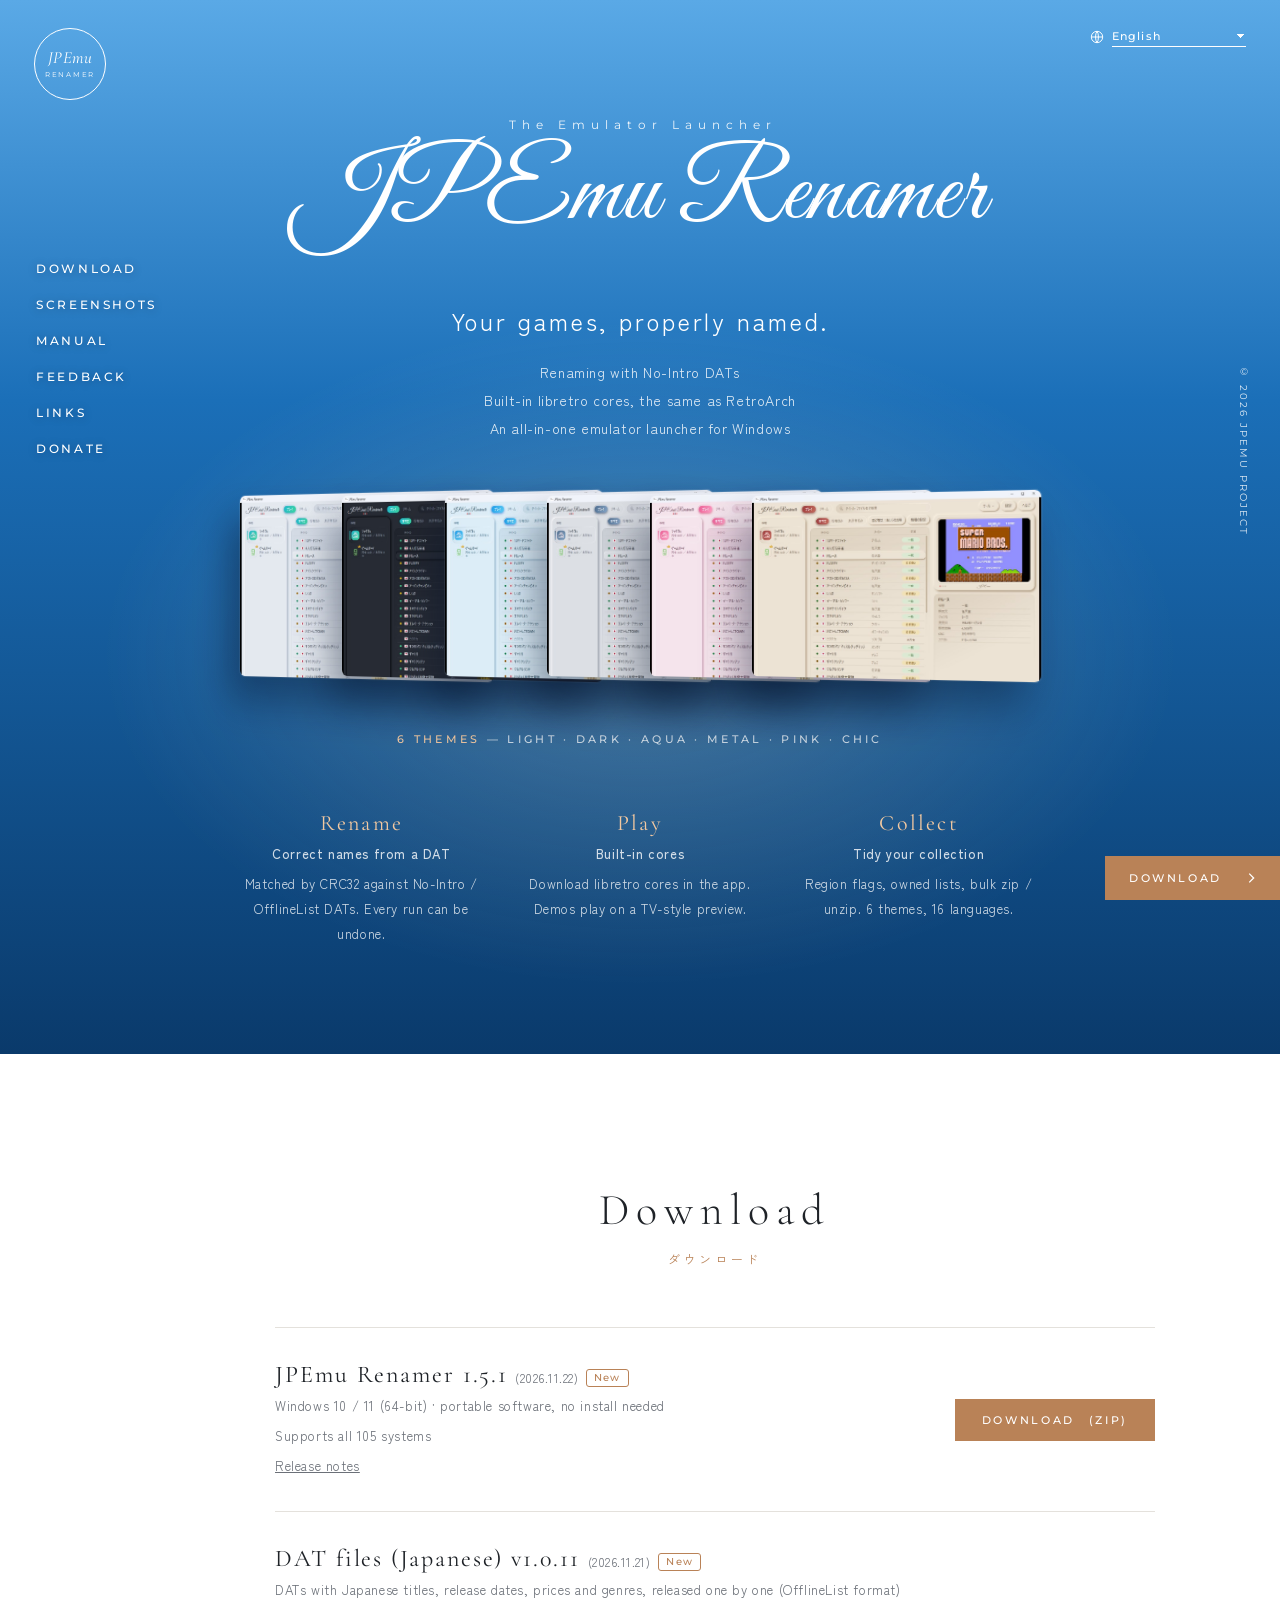
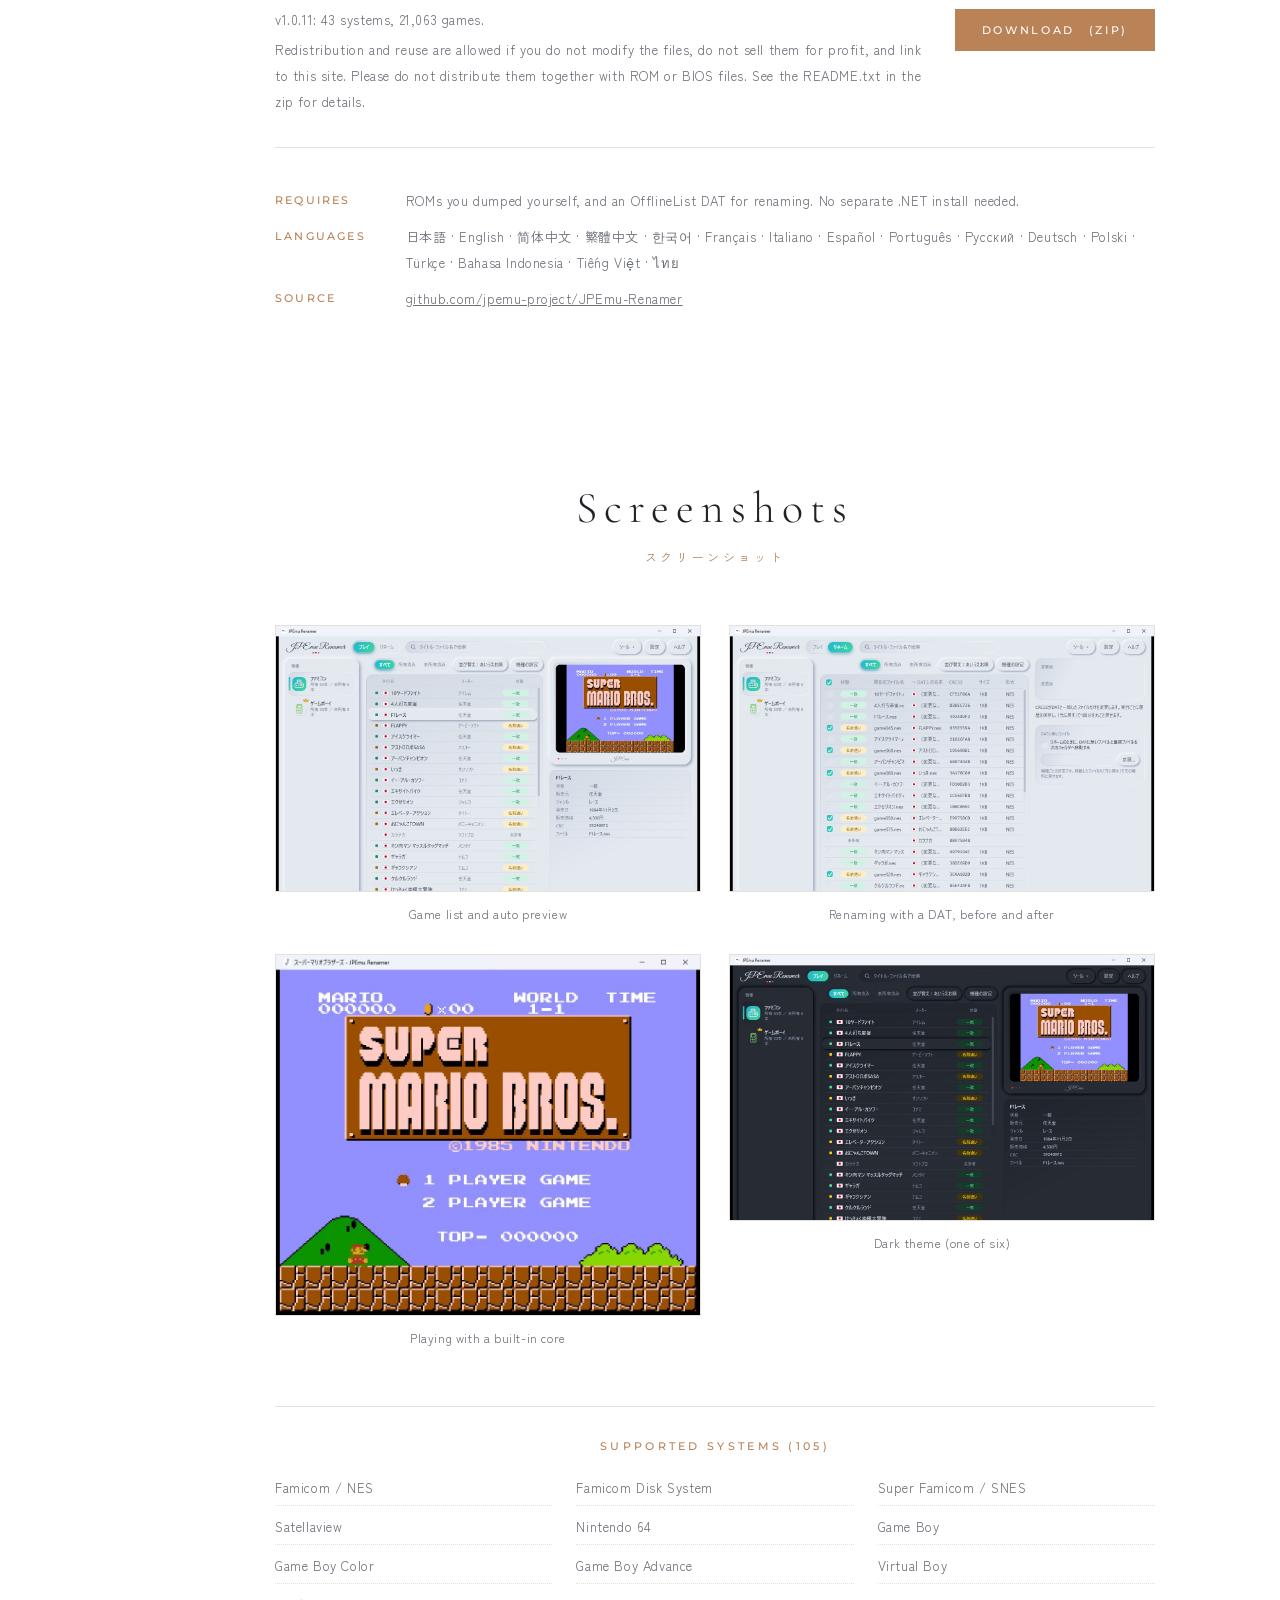
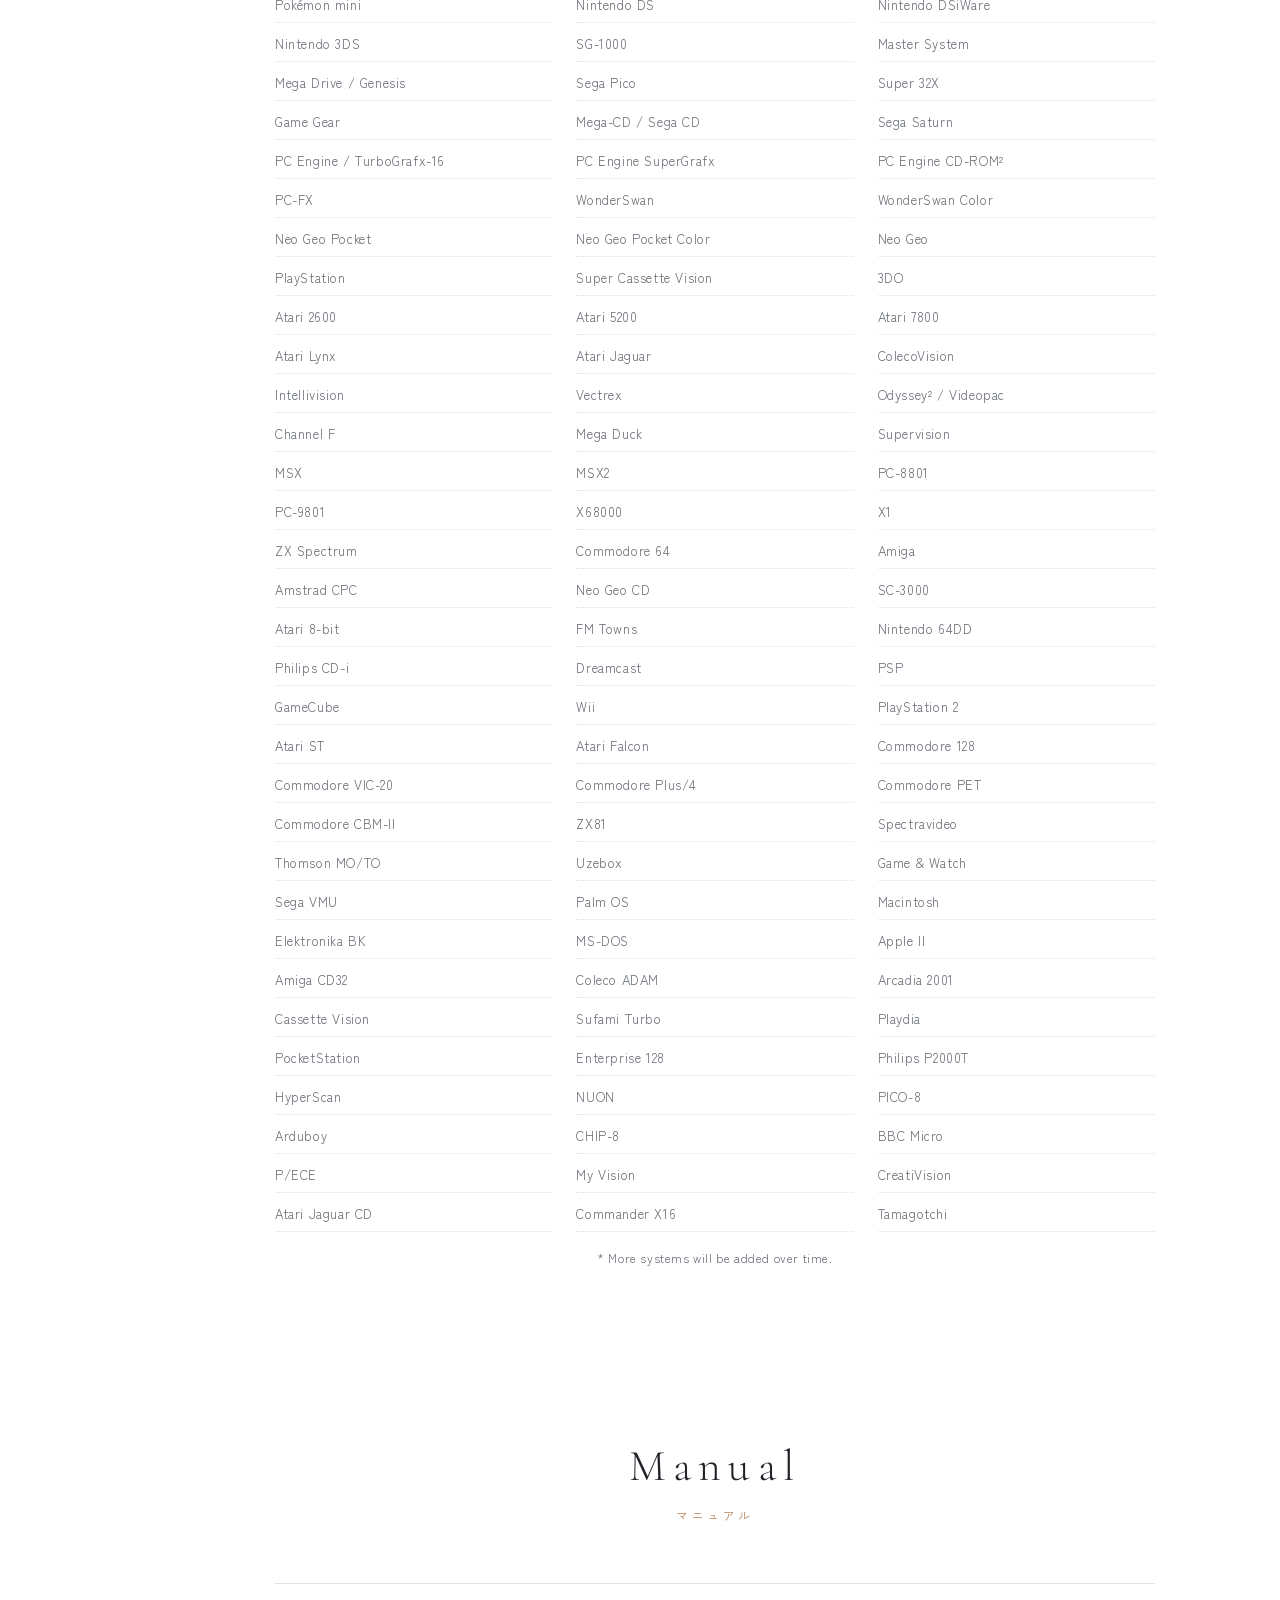
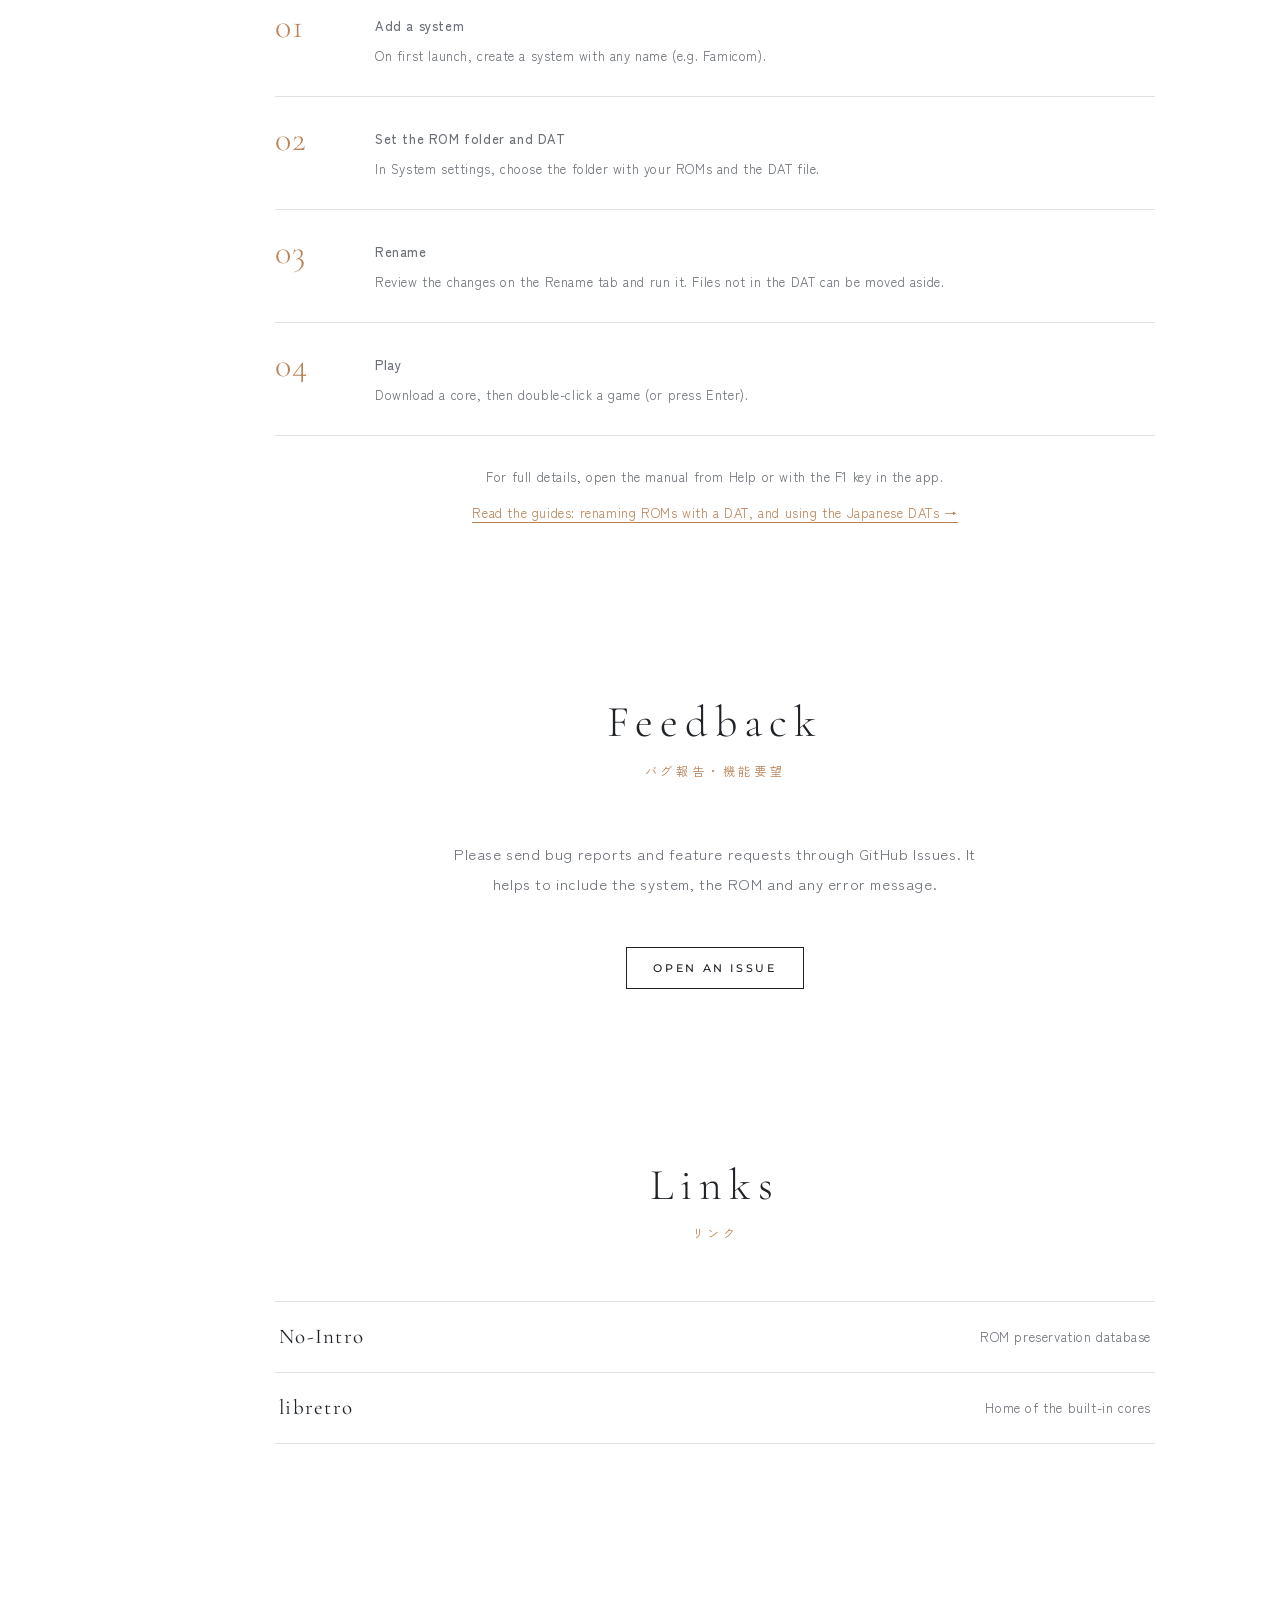
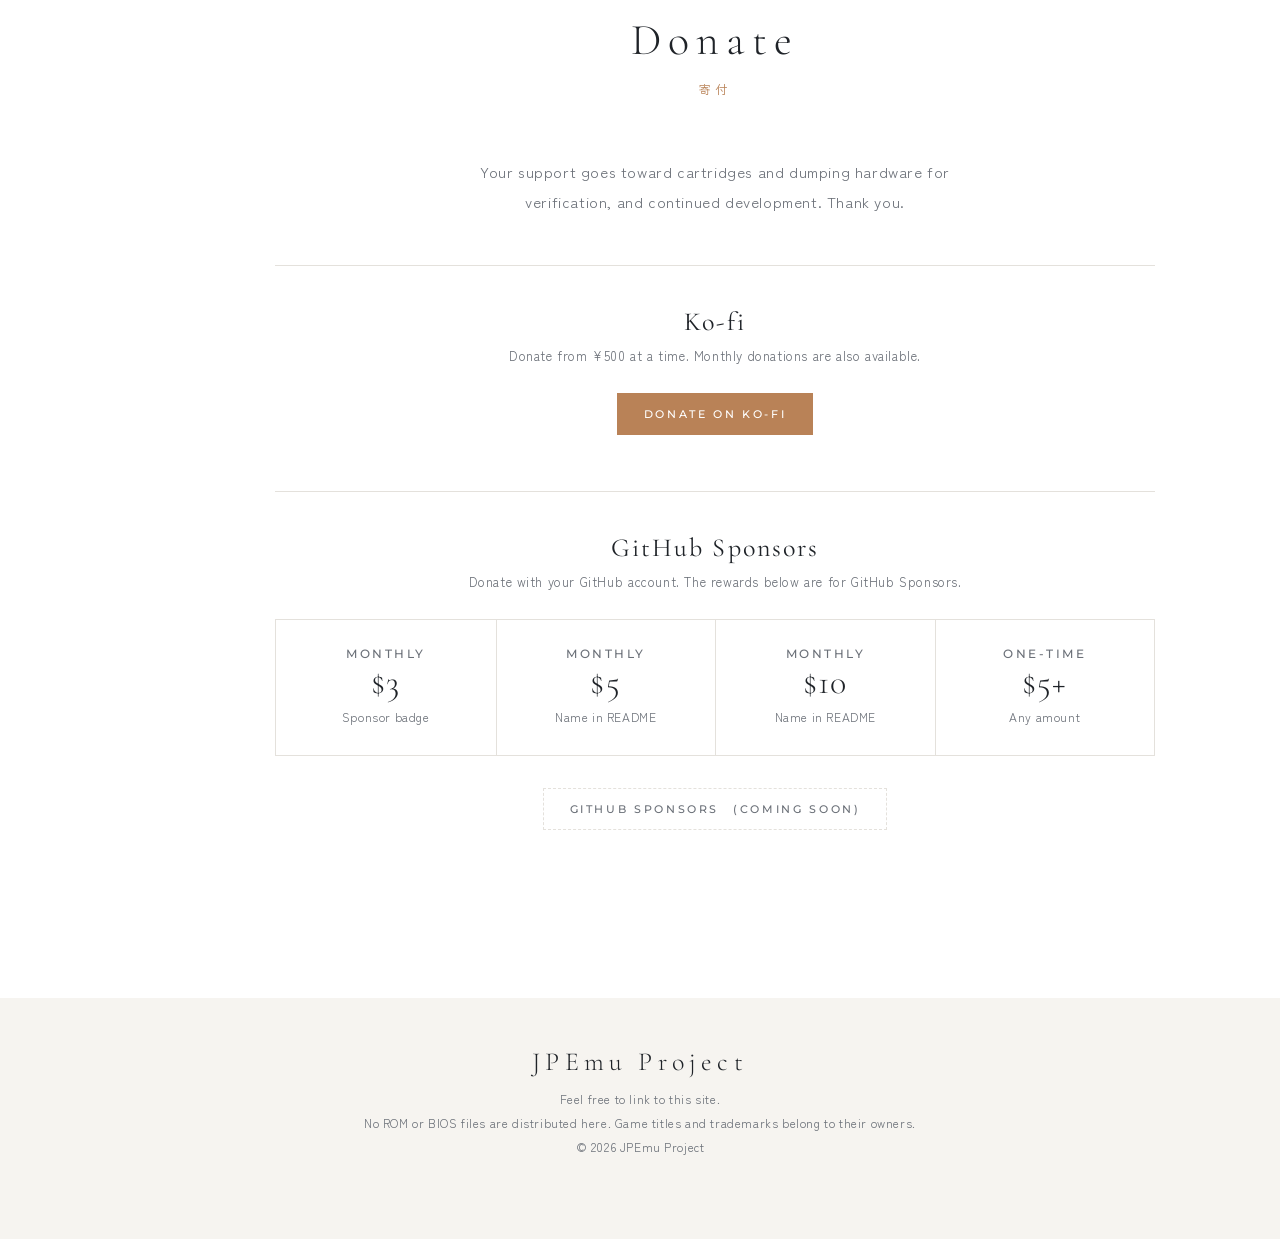
==== commit c409c462: "アクセス解析（Cloudflare Web Analytics）の数える1行を、全ページの head に足す Co-Authored-By: Claude Sonnet 5.5 <noreply@an" ====
--- a/index.html
+++ b/index.html
@@ -533,7 +533,6 @@
   <div class="fname">JPEmu Project</div>
   <div><span class="ja">このサイトはリンクフリーです。</span><span class="en">Feel free to link to this site.</span></div>
   <div><span class="ja">このサイトではROMファイルやBIOSを配布していません。ゲーム名・商標は各権利者に帰属します。</span><span class="en">No ROM or BIOS files are distributed here. Game titles and trademarks belong to their owners.</span></div>
-  <div><span class="ja">このサイトでは、個人を特定しない形でアクセス数を数えています（Cloudflare Web Analytics、クッキーなし）。</span><span class="en">This site counts visits in a way that does not identify individuals (Cloudflare Web Analytics, no cookies).</span></div>
   <div>© 2026 JPEmu Project</div>
 </footer>
 </div>
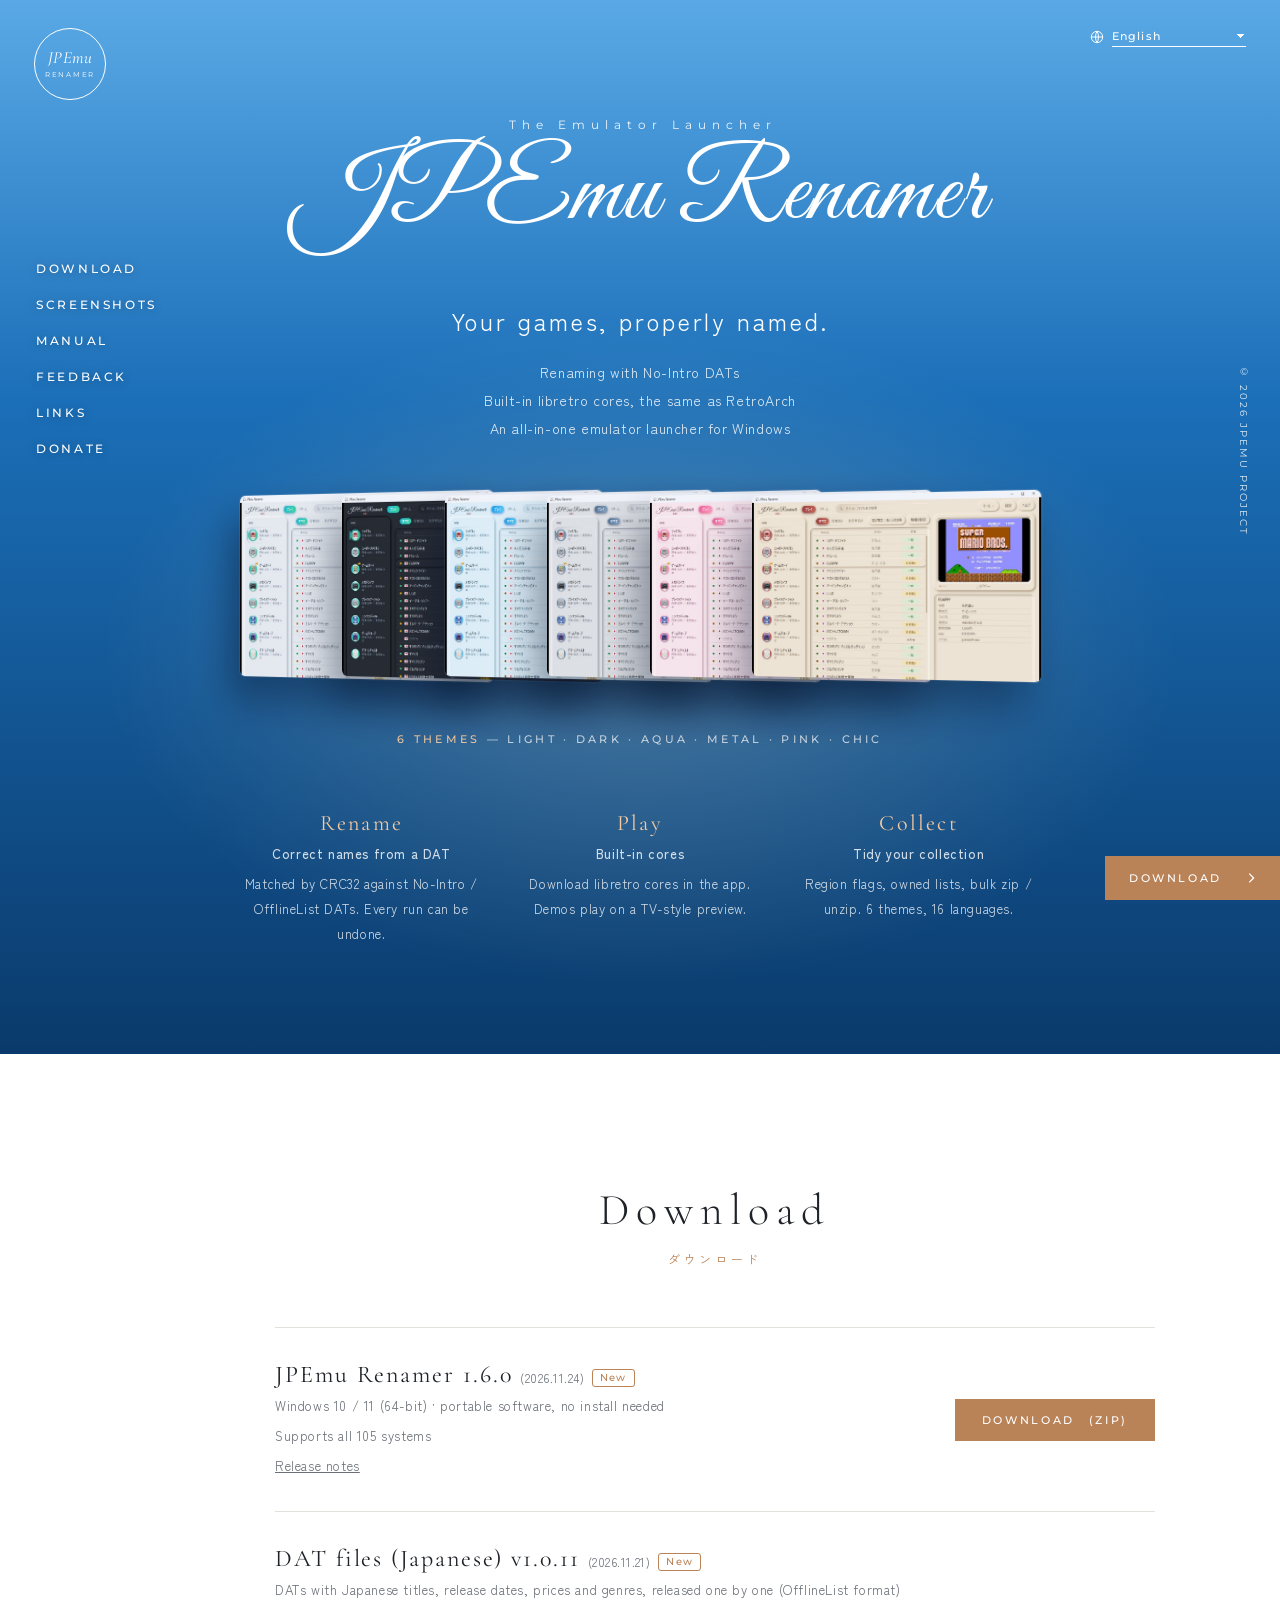
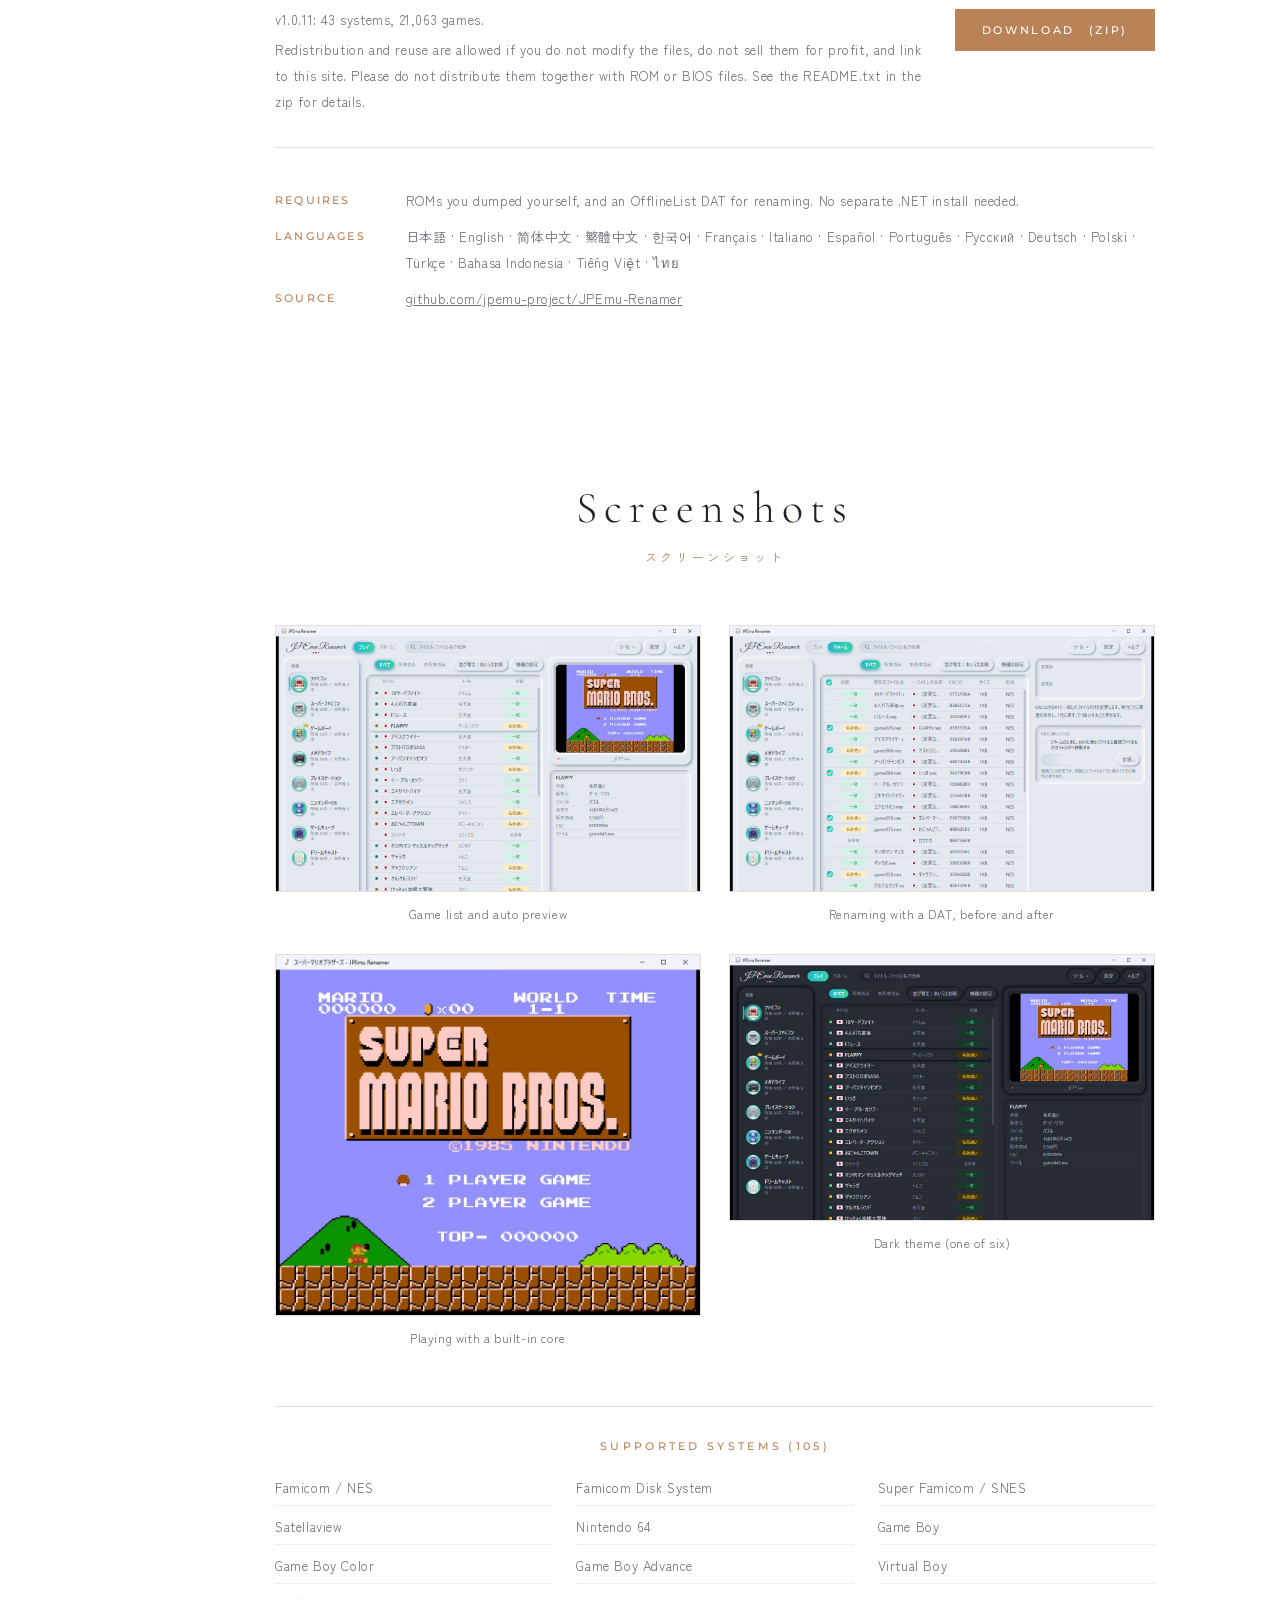
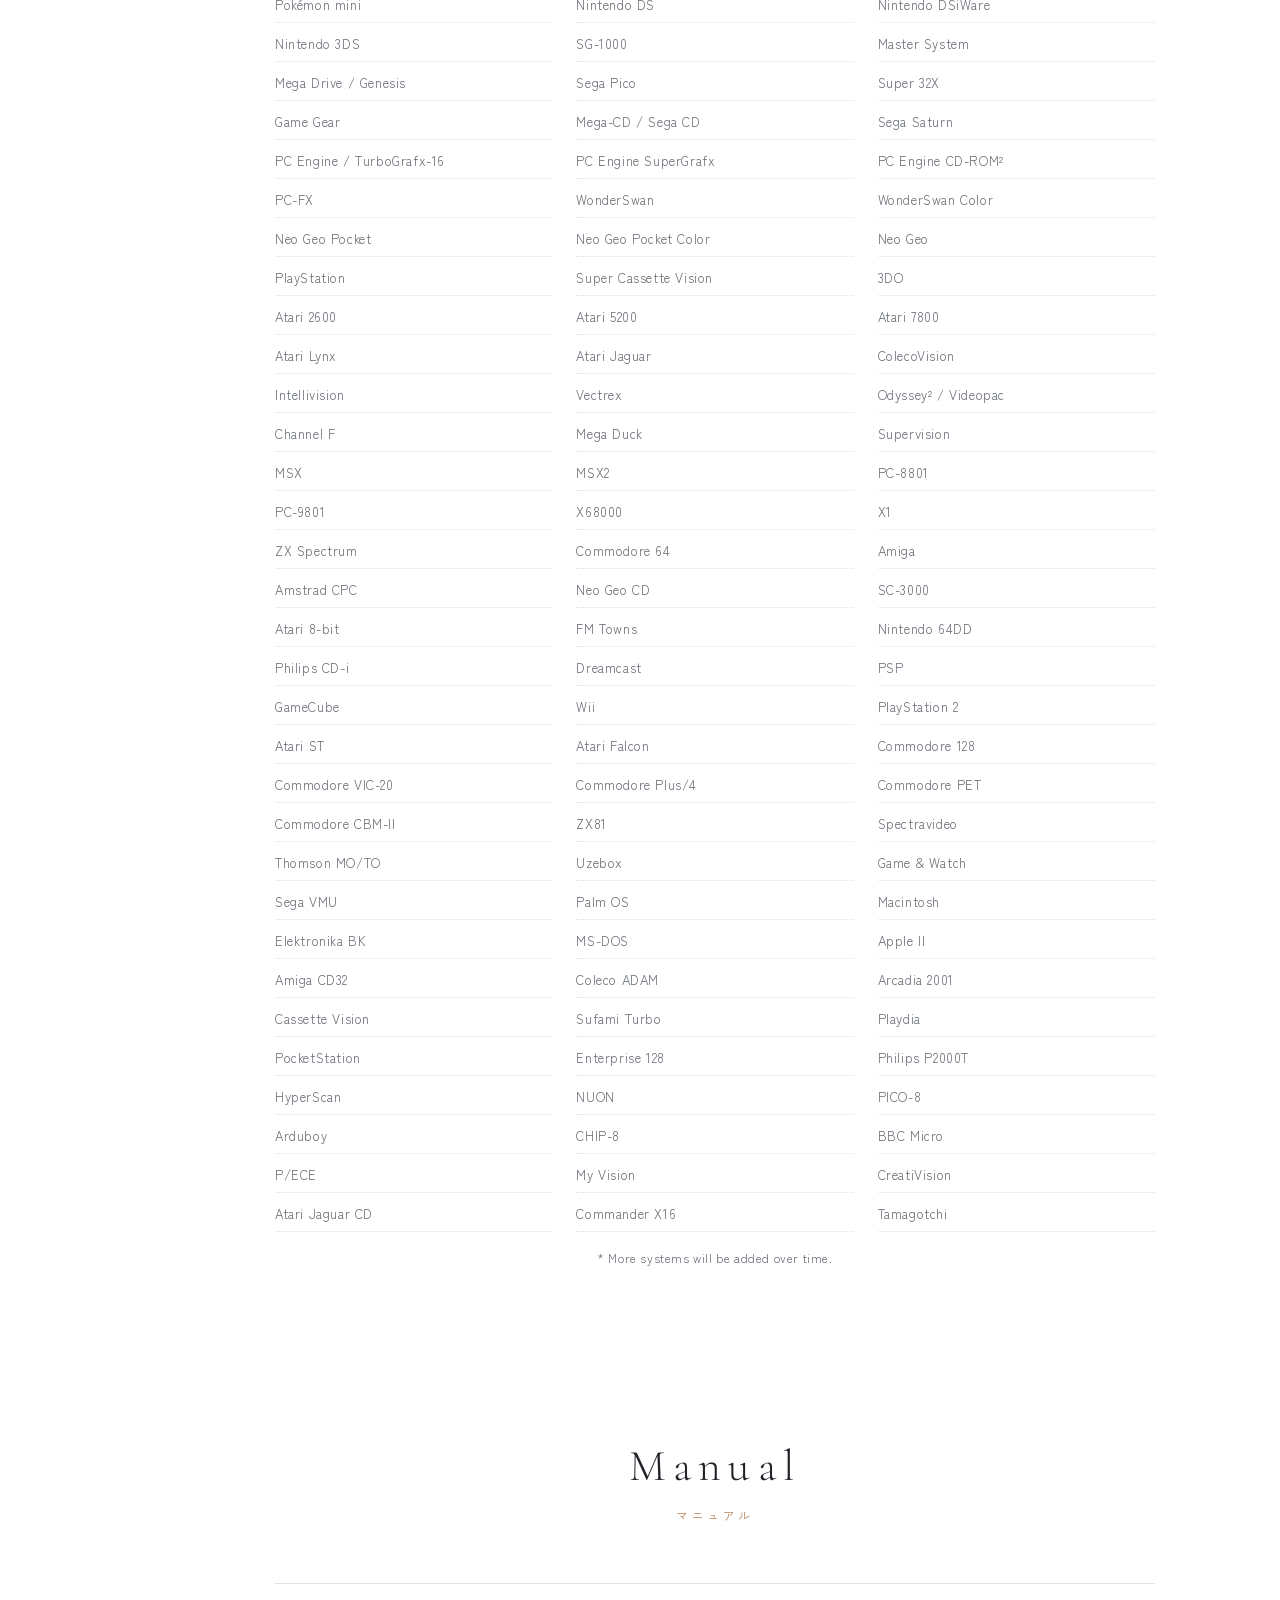
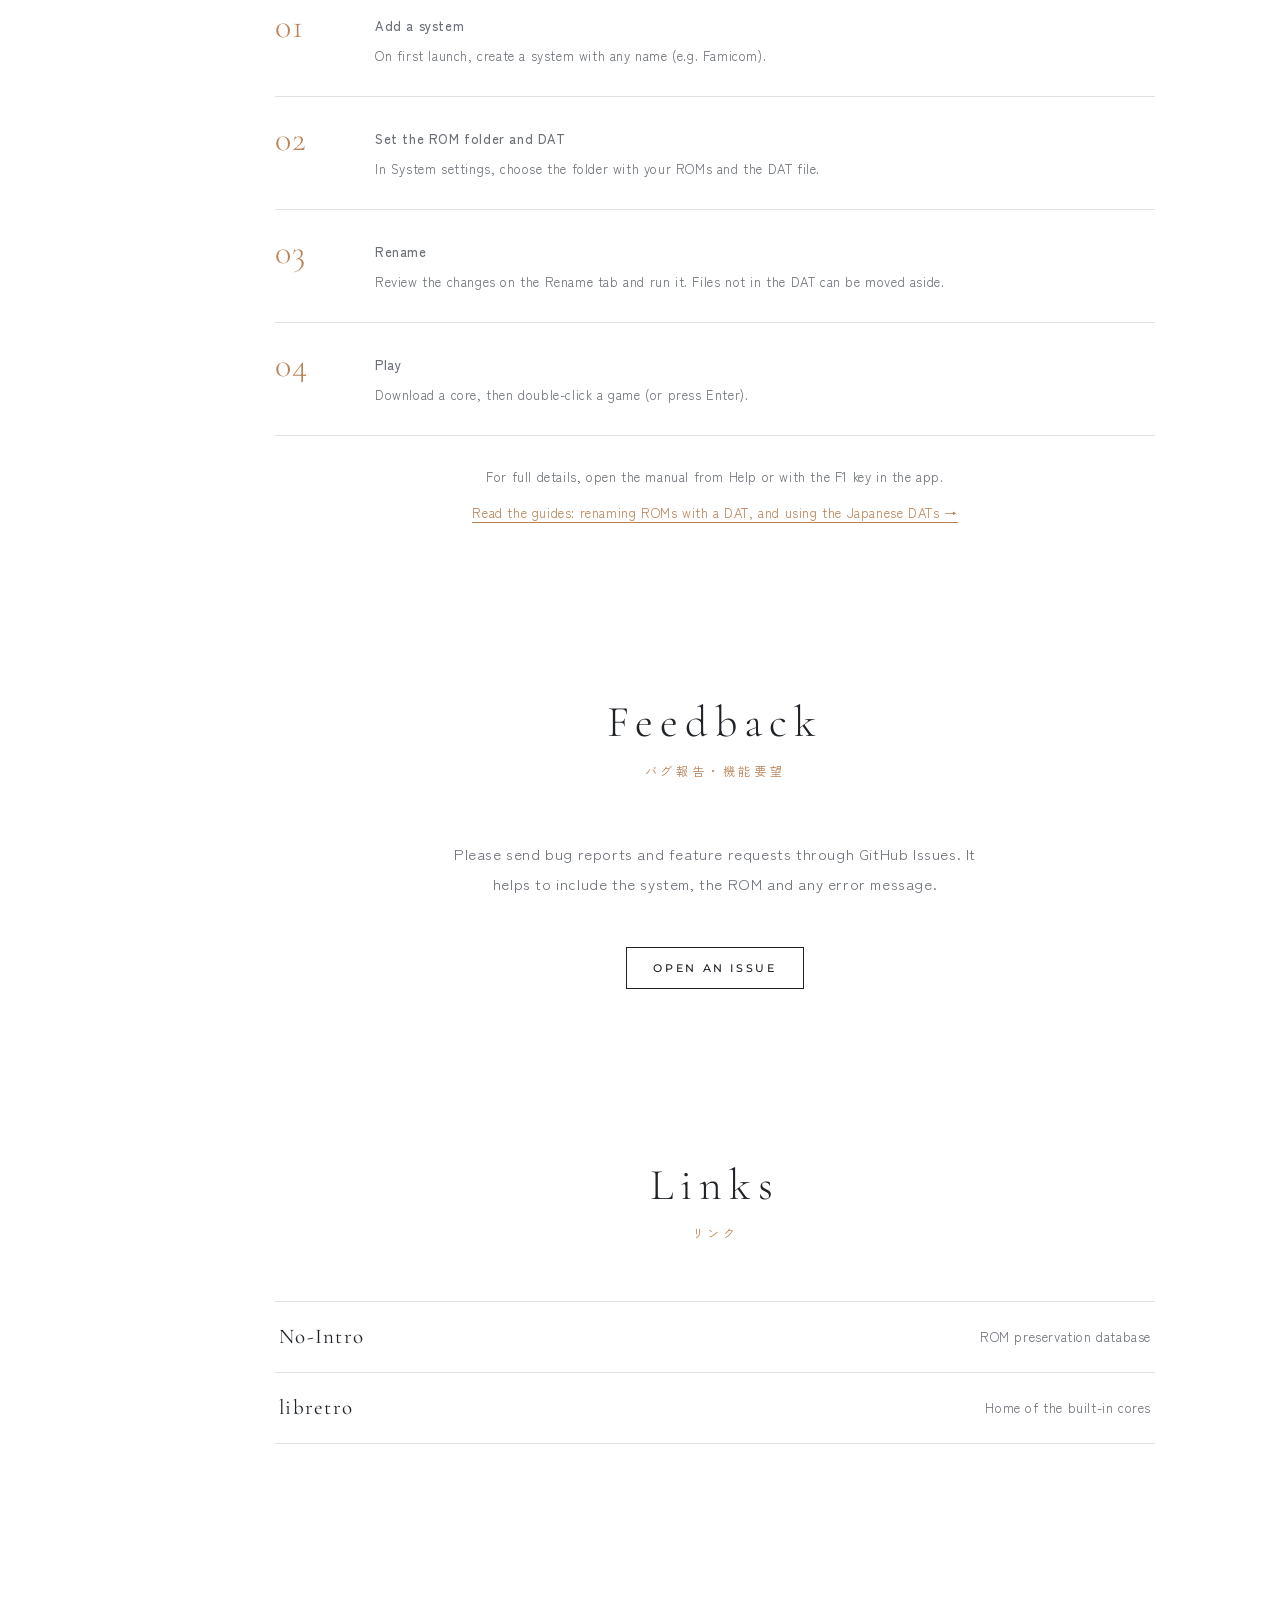
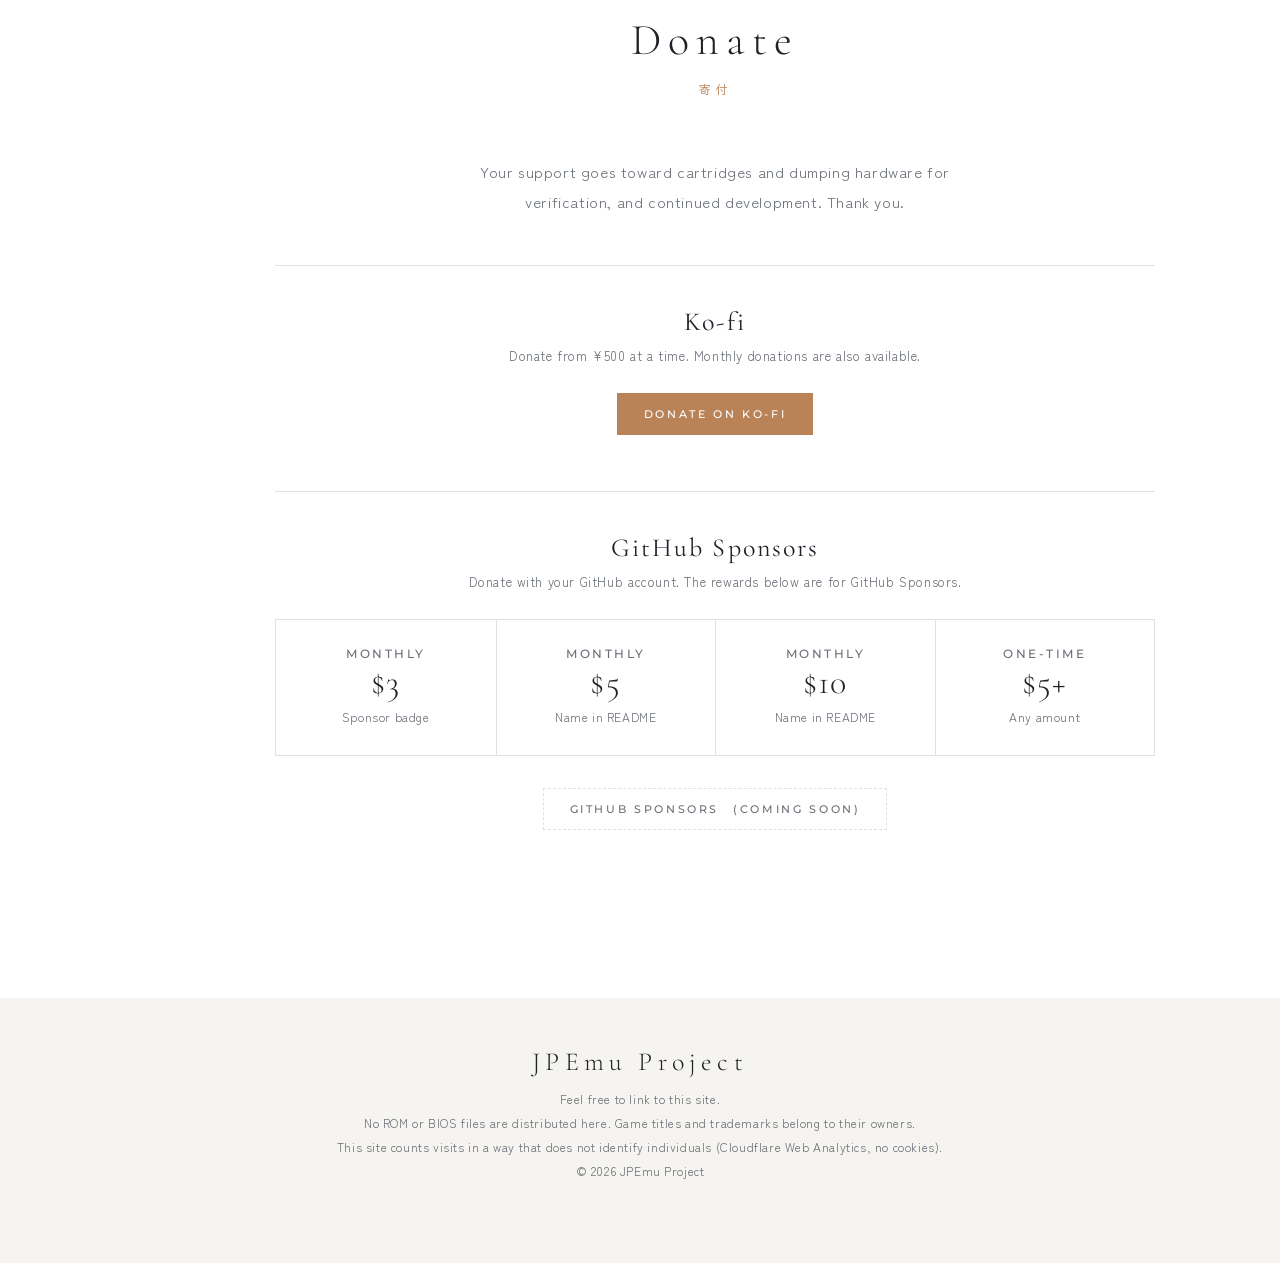
==== commit 6455e4d0: "アプリ 1.6.0（2026.11.24）に合わせ、版表記とリリースノートを直す ダウンロード欄の版表記を 1.6.0 にし、リリースノート（日本語・英語）に 1.6.0（機種のアイコンを全105機種" ====
--- a/index.html
+++ b/index.html
@@ -340,7 +340,7 @@
   <section class="sec" id="download">
     <div class="sec-head"><h2>Download</h2><p>ダウンロード</p></div>
     <div class="dl-card">
-      <div><h3>JPEmu Renamer 1.5.1 <span class="rel-date">(2026.11.22)</span> <span class="new-badge">New</span></h3><p><span class="ja">Windows 10 / 11（64bit）・インストール不要のPortableソフトウェア</span><span class="en">Windows 10 / 11 (64-bit) · portable software, no install needed</span></p>
+      <div><h3>JPEmu Renamer 1.6.0 <span class="rel-date">(2026.11.24)</span> <span class="new-badge">New</span></h3><p><span class="ja">Windows 10 / 11（64bit）・インストール不要のPortableソフトウェア</span><span class="en">Windows 10 / 11 (64-bit) · portable software, no install needed</span></p>
         <p><span class="ja">全105機種に対応</span><span class="en">Supports all 105 systems</span></p>
         <p><a class="rel-a" href="en/releases/"><span class="ja">リリースノート</span><span class="en">Release notes</span></a></p></div>
       <a class="btn fill" href="https://github.com/jpemu-project/JPEmu-Renamer/releases/latest/download/JPEmuRenamer-win-x64.zip">DOWNLOAD <span class="ja">(ZIP)</span><span class="en">(ZIP)</span></a>
@@ -533,6 +533,7 @@
   <div class="fname">JPEmu Project</div>
   <div><span class="ja">このサイトはリンクフリーです。</span><span class="en">Feel free to link to this site.</span></div>
   <div><span class="ja">このサイトではROMファイルやBIOSを配布していません。ゲーム名・商標は各権利者に帰属します。</span><span class="en">No ROM or BIOS files are distributed here. Game titles and trademarks belong to their owners.</span></div>
+  <div><span class="ja">このサイトでは、個人を特定しない形でアクセス数を数えています（Cloudflare Web Analytics、クッキーなし）。</span><span class="en">This site counts visits in a way that does not identify individuals (Cloudflare Web Analytics, no cookies).</span></div>
   <div>© 2026 JPEmu Project</div>
 </footer>
 </div>
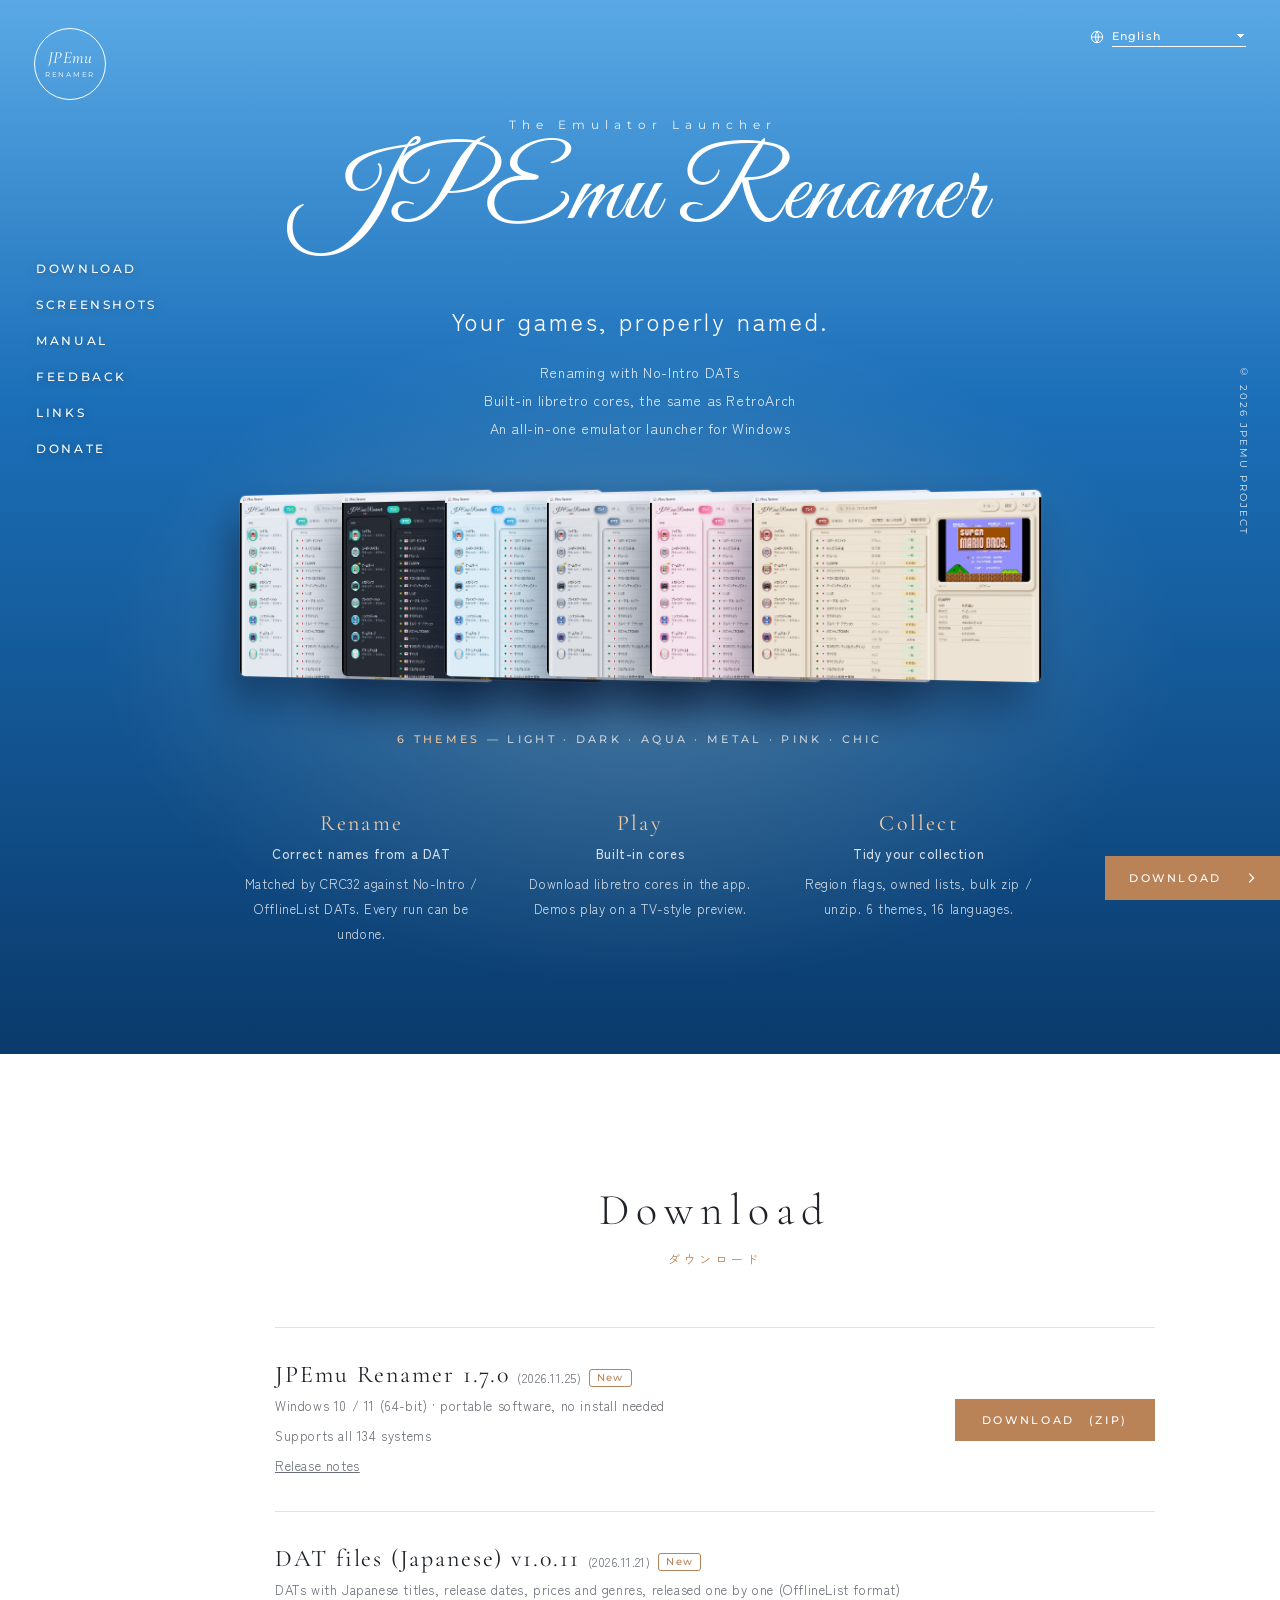
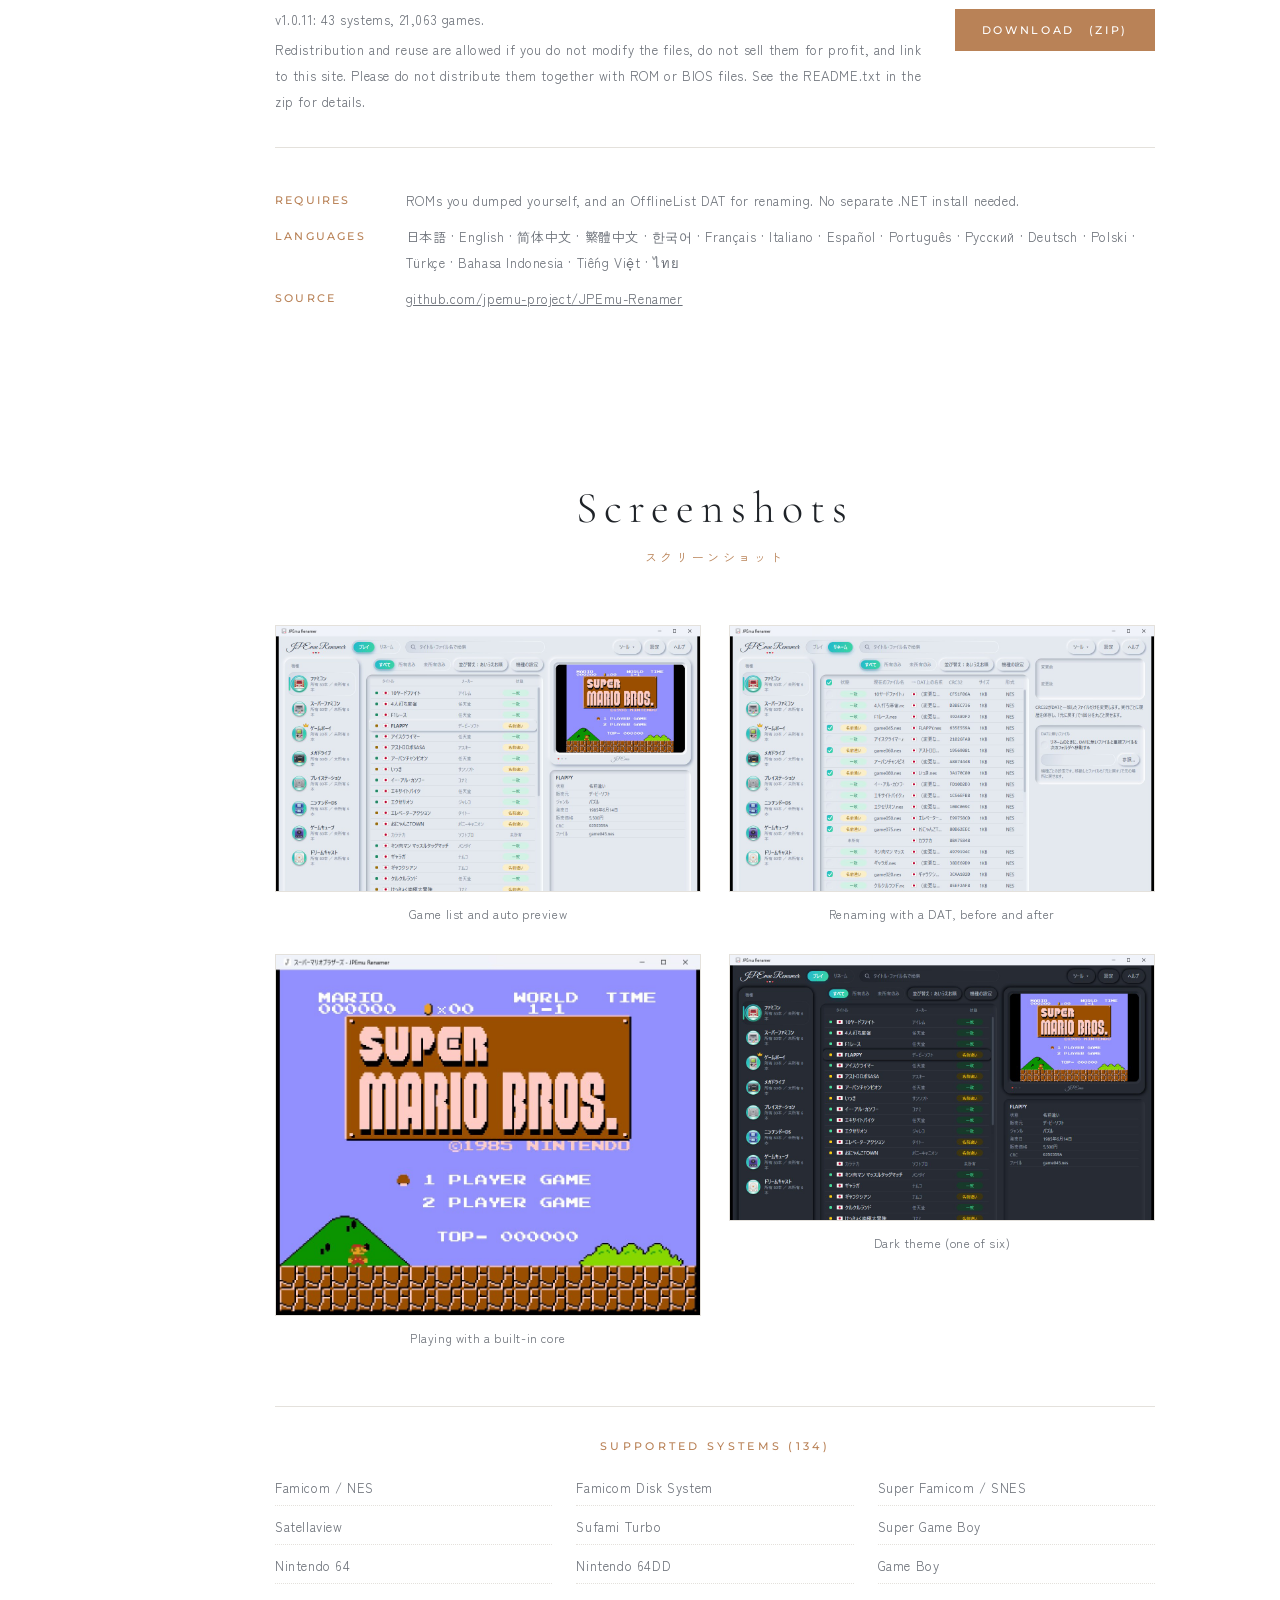
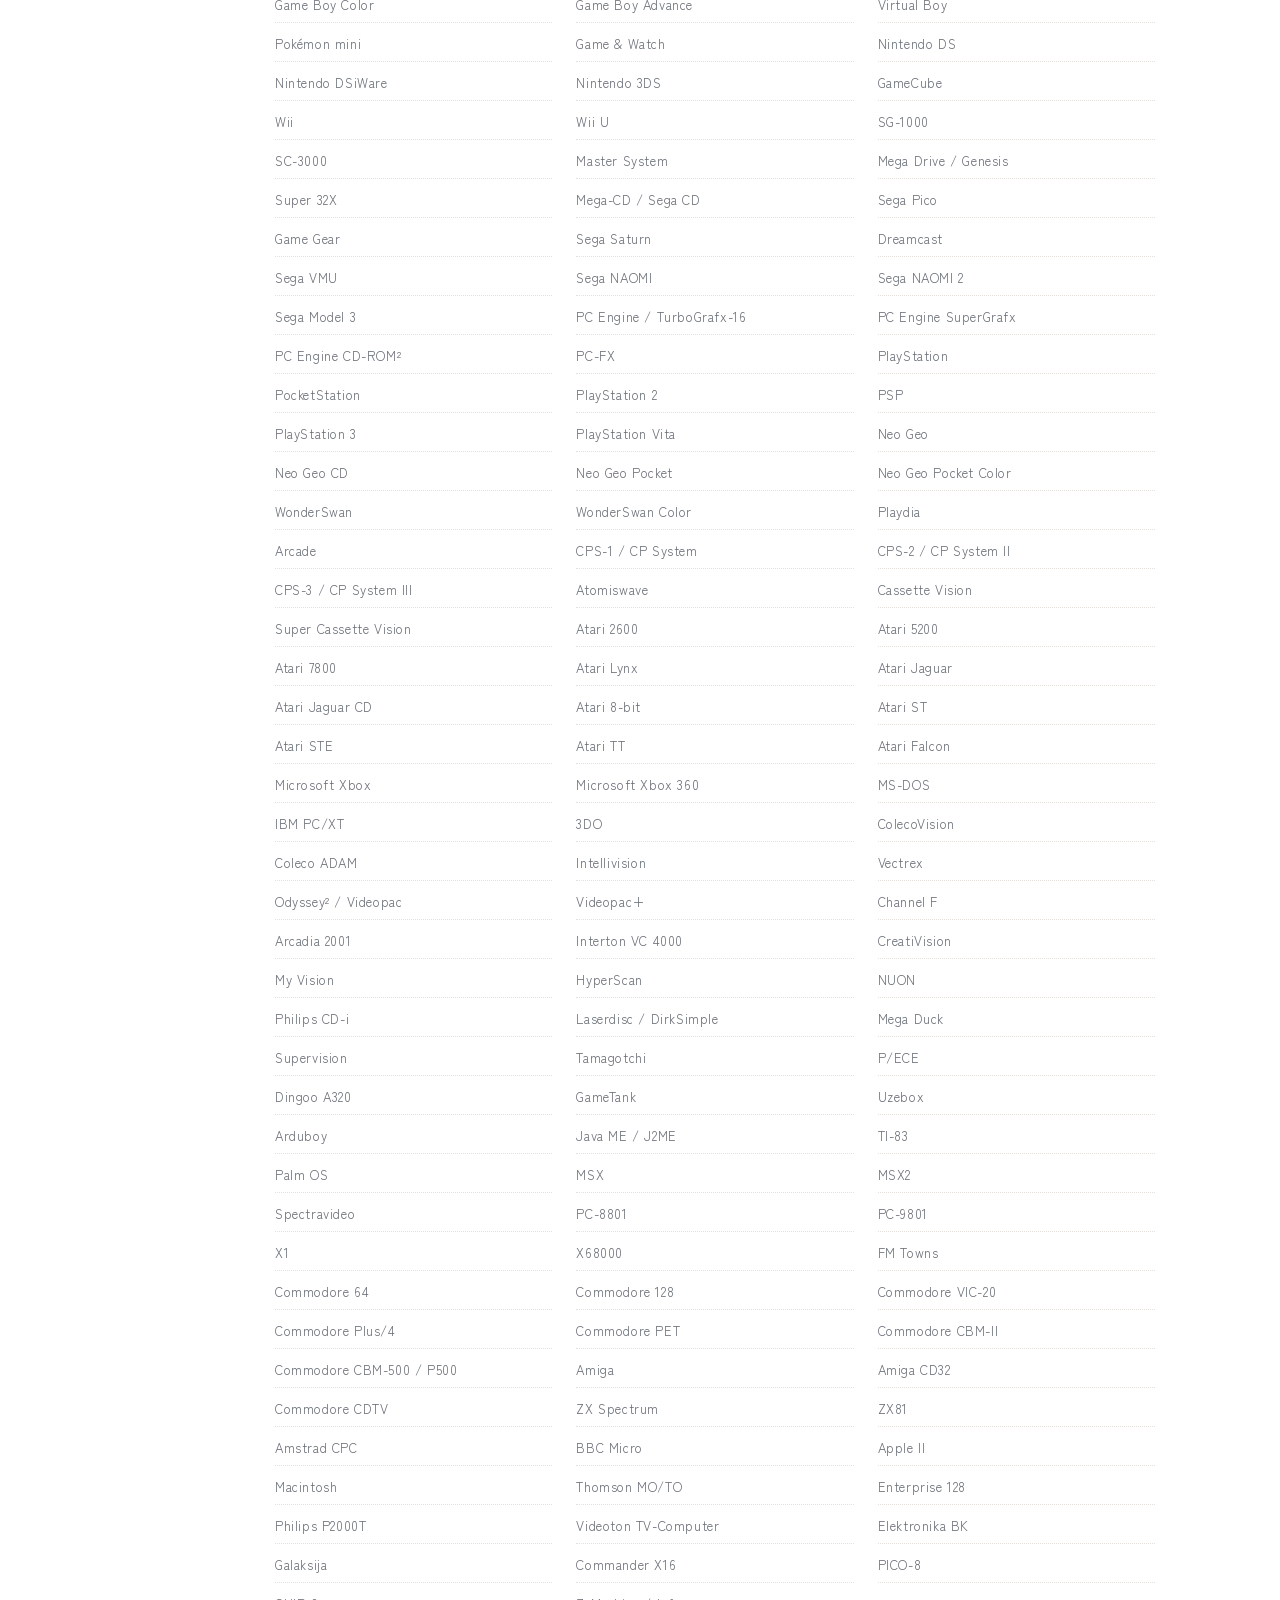
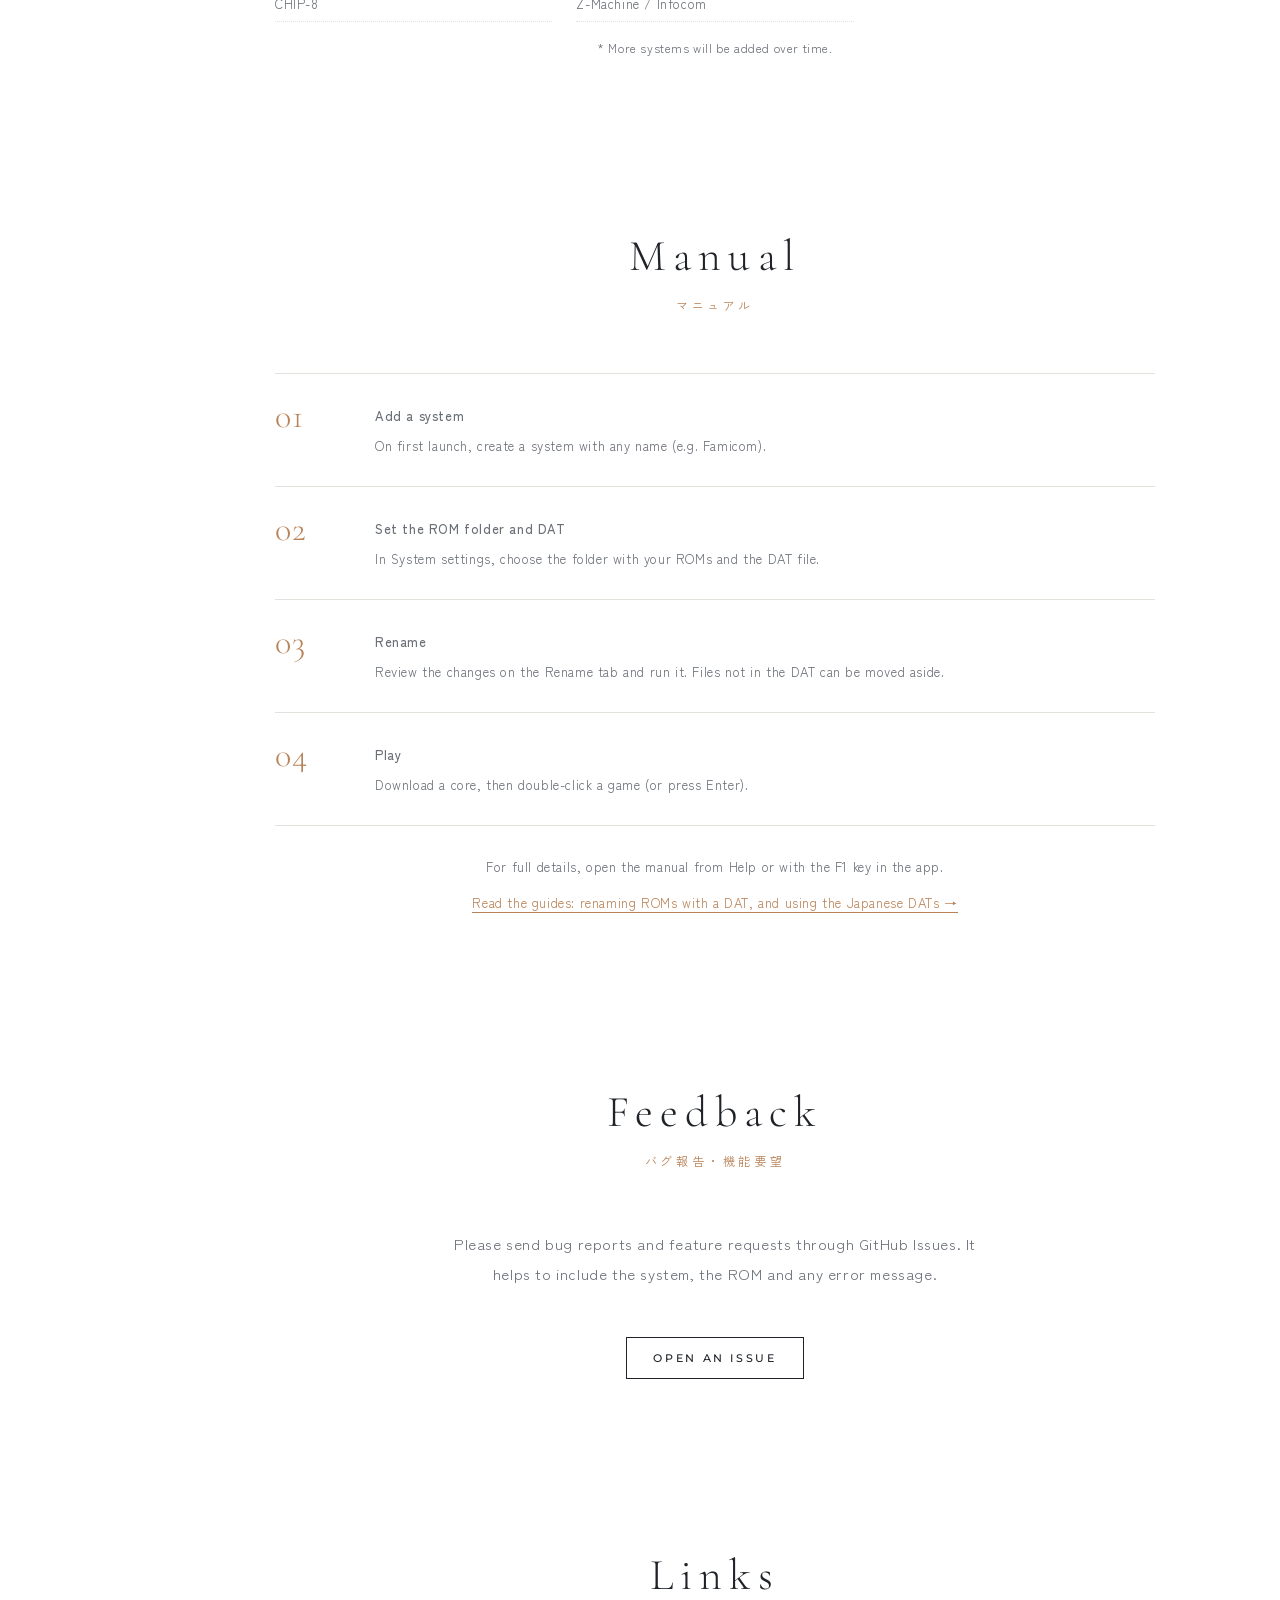
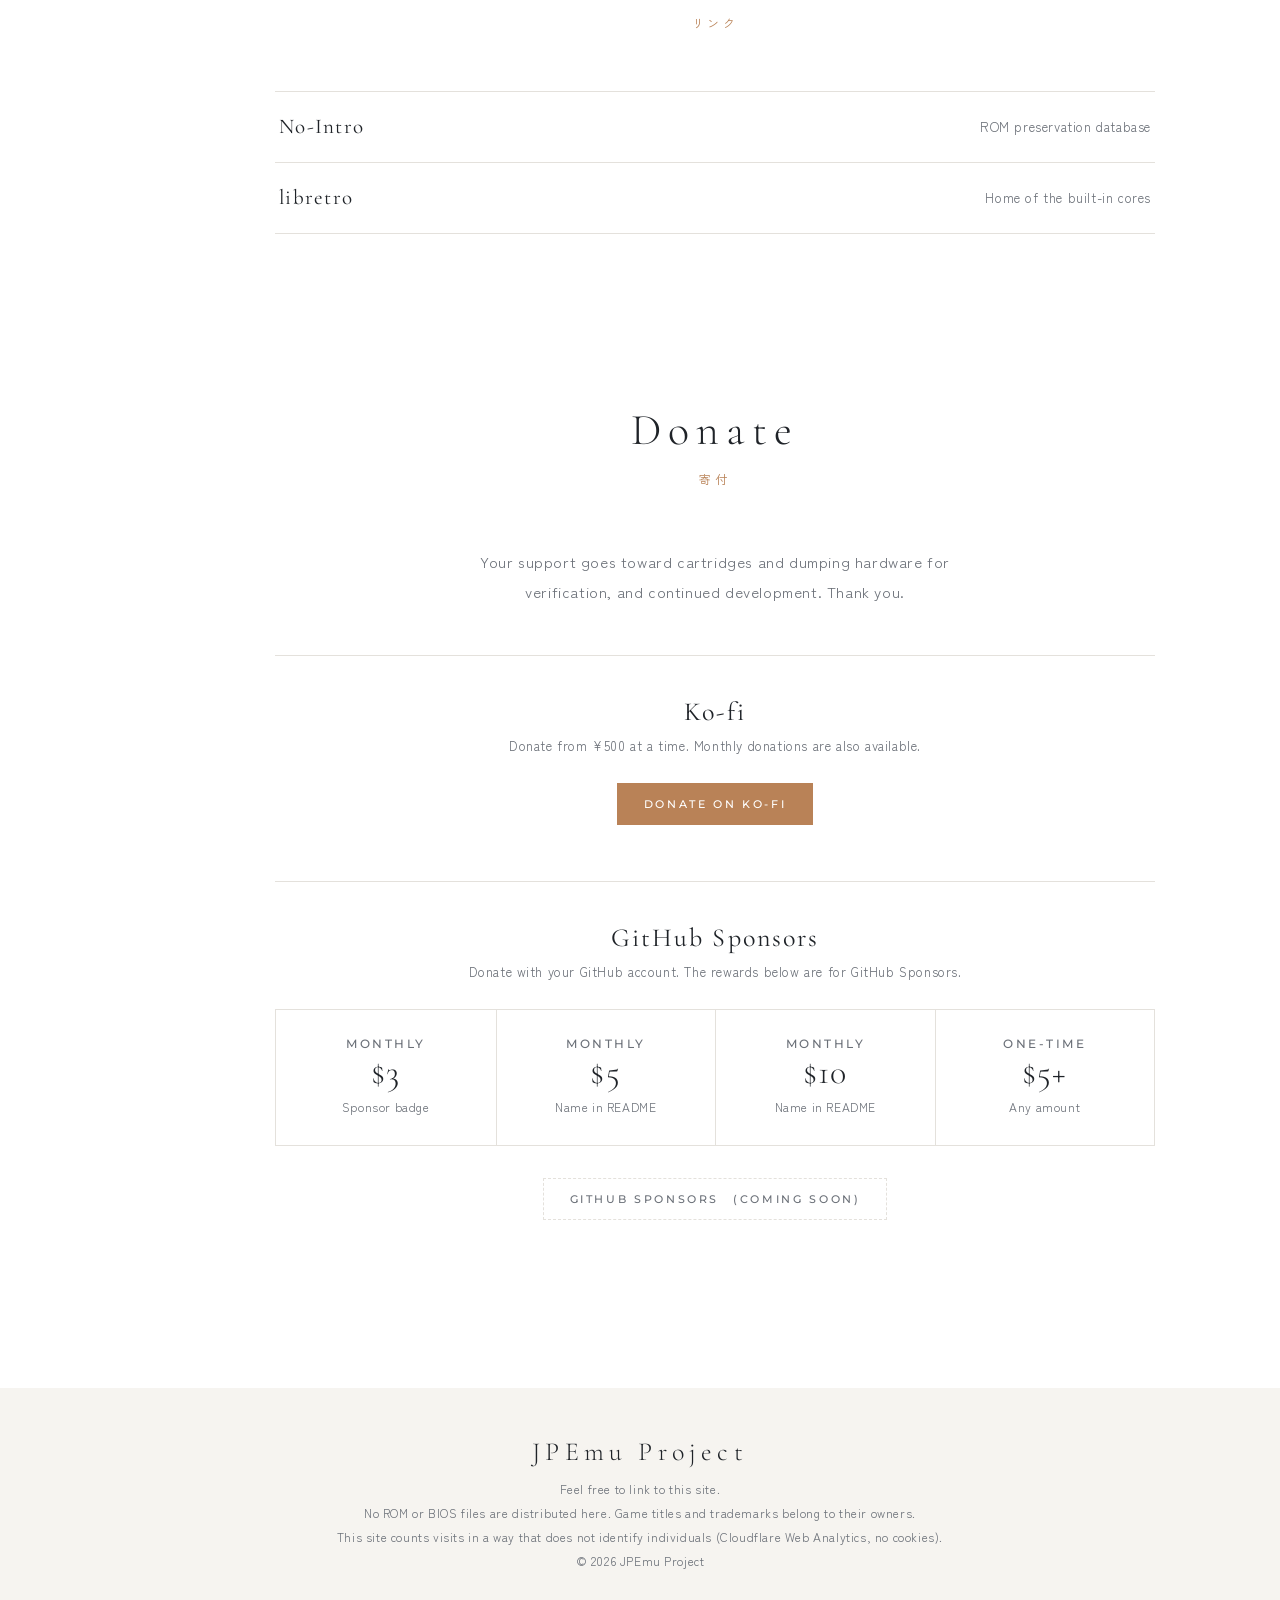
==== commit 0b45befd: "アプリ 1.7.0（2026.11.25）に合わせ、対応ゲーム機を全134機種にし、リリースノートを足す ダウンロード欄の版表記を 1.7.0 にし、「全134機種に対応」と対応ゲーム機の一覧（アプリ" ====
--- a/index.html
+++ b/index.html
@@ -340,8 +340,8 @@
   <section class="sec" id="download">
     <div class="sec-head"><h2>Download</h2><p>ダウンロード</p></div>
     <div class="dl-card">
-      <div><h3>JPEmu Renamer 1.6.0 <span class="rel-date">(2026.11.24)</span> <span class="new-badge">New</span></h3><p><span class="ja">Windows 10 / 11（64bit）・インストール不要のPortableソフトウェア</span><span class="en">Windows 10 / 11 (64-bit) · portable software, no install needed</span></p>
-        <p><span class="ja">全105機種に対応</span><span class="en">Supports all 105 systems</span></p>
+      <div><h3>JPEmu Renamer 1.7.0 <span class="rel-date">(2026.11.25)</span> <span class="new-badge">New</span></h3><p><span class="ja">Windows 10 / 11（64bit）・インストール不要のPortableソフトウェア</span><span class="en">Windows 10 / 11 (64-bit) · portable software, no install needed</span></p>
+        <p><span class="ja">全134機種に対応</span><span class="en">Supports all 134 systems</span></p>
         <p><a class="rel-a" href="en/releases/"><span class="ja">リリースノート</span><span class="en">Release notes</span></a></p></div>
       <a class="btn fill" href="https://github.com/jpemu-project/JPEmu-Renamer/releases/latest/download/JPEmuRenamer-win-x64.zip">DOWNLOAD <span class="ja">(ZIP)</span><span class="en">(ZIP)</span></a>
     </div>
@@ -367,113 +367,142 @@
       <figure><a href="img/dark.jpg" target="_blank" rel="noopener"><img src="img/dark.jpg" width="1280" height="800" loading="lazy" alt="ダークテーマ"></a><figcaption><span class="ja">ダークテーマ（全6テーマ）</span><span class="en">Dark theme (one of six)</span></figcaption></figure>
     </div>
     <div class="systems">
-      <h3><span class="ja">対応ゲーム機（全105機種）</span><span class="en">SUPPORTED SYSTEMS (105)</span></h3>
+      <h3><span class="ja">対応ゲーム機（全134機種）</span><span class="en">SUPPORTED SYSTEMS (134)</span></h3>
       <ul>
         <li><span class="ja">ファミコン</span><span class="en">Famicom / NES</span></li>
         <li><span class="ja">ディスクシステム</span><span class="en">Famicom Disk System</span></li>
         <li><span class="ja">スーパーファミコン</span><span class="en">Super Famicom / SNES</span></li>
         <li><span class="ja">サテラビュー</span><span class="en">Satellaview</span></li>
+        <li><span class="ja">スーファミターボ</span><span class="en">Sufami Turbo</span></li>
+        <li><span class="ja">スーパーゲームボーイ</span><span class="en">Super Game Boy</span></li>
         <li><span class="ja">NINTENDO64</span><span class="en">Nintendo 64</span></li>
+        <li><span class="ja">64DD</span><span class="en">Nintendo 64DD</span></li>
         <li><span class="ja">ゲームボーイ</span><span class="en">Game Boy</span></li>
         <li><span class="ja">ゲームボーイカラー</span><span class="en">Game Boy Color</span></li>
         <li><span class="ja">ゲームボーイアドバンス</span><span class="en">Game Boy Advance</span></li>
         <li><span class="ja">バーチャルボーイ</span><span class="en">Virtual Boy</span></li>
         <li><span class="ja">ポケモンミニ</span><span class="en">Pokémon mini</span></li>
+        <li><span class="ja">ゲーム&amp;ウオッチ</span><span class="en">Game &amp; Watch</span></li>
         <li><span class="ja">ニンテンドーDS</span><span class="en">Nintendo DS</span></li>
         <li><span class="ja">ニンテンドーDSiウェア</span><span class="en">Nintendo DSiWare</span></li>
         <li><span class="ja">ニンテンドー3DS</span><span class="en">Nintendo 3DS</span></li>
+        <li><span class="ja">ゲームキューブ</span><span class="en">GameCube</span></li>
+        <li><span class="ja">Wii</span><span class="en">Wii</span></li>
+        <li><span class="ja">Wii U</span><span class="en">Wii U</span></li>
         <li><span class="ja">SG-1000</span><span class="en">SG-1000</span></li>
+        <li><span class="ja">SC-3000</span><span class="en">SC-3000</span></li>
         <li><span class="ja">マスターシステム</span><span class="en">Master System</span></li>
         <li><span class="ja">メガドライブ</span><span class="en">Mega Drive / Genesis</span></li>
+        <li><span class="ja">スーパー32X</span><span class="en">Super 32X</span></li>
+        <li><span class="ja">メガCD</span><span class="en">Mega-CD / Sega CD</span></li>
         <li><span class="ja">キッズコンピュータ ピコ</span><span class="en">Sega Pico</span></li>
-        <li><span class="ja">スーパー32X</span><span class="en">Super 32X</span></li>
         <li><span class="ja">ゲームギア</span><span class="en">Game Gear</span></li>
-        <li><span class="ja">メガCD</span><span class="en">Mega-CD / Sega CD</span></li>
         <li><span class="ja">セガサターン</span><span class="en">Sega Saturn</span></li>
+        <li><span class="ja">ドリームキャスト</span><span class="en">Dreamcast</span></li>
+        <li><span class="ja">ビジュアルメモリ</span><span class="en">Sega VMU</span></li>
+        <li><span class="ja">NAOMI</span><span class="en">Sega NAOMI</span></li>
+        <li><span class="ja">NAOMI 2</span><span class="en">Sega NAOMI 2</span></li>
+        <li><span class="ja">Model 3</span><span class="en">Sega Model 3</span></li>
         <li><span class="ja">PCエンジン</span><span class="en">PC Engine / TurboGrafx-16</span></li>
         <li><span class="ja">PCエンジン スーパーグラフィックス</span><span class="en">PC Engine SuperGrafx</span></li>
         <li><span class="ja">PCエンジン CD-ROM²</span><span class="en">PC Engine CD-ROM²</span></li>
         <li><span class="ja">PC-FX</span><span class="en">PC-FX</span></li>
+        <li><span class="ja">プレイステーション</span><span class="en">PlayStation</span></li>
+        <li><span class="ja">ポケットステーション</span><span class="en">PocketStation</span></li>
+        <li><span class="ja">プレイステーション2</span><span class="en">PlayStation 2</span></li>
+        <li><span class="ja">PSP</span><span class="en">PSP</span></li>
+        <li><span class="ja">プレイステーション3</span><span class="en">PlayStation 3</span></li>
+        <li><span class="ja">PS Vita</span><span class="en">PlayStation Vita</span></li>
+        <li><span class="ja">ネオジオ</span><span class="en">Neo Geo</span></li>
+        <li><span class="ja">ネオジオCD</span><span class="en">Neo Geo CD</span></li>
+        <li><span class="ja">ネオジオポケット</span><span class="en">Neo Geo Pocket</span></li>
+        <li><span class="ja">ネオジオポケットカラー</span><span class="en">Neo Geo Pocket Color</span></li>
         <li><span class="ja">ワンダースワン</span><span class="en">WonderSwan</span></li>
         <li><span class="ja">ワンダースワンカラー</span><span class="en">WonderSwan Color</span></li>
-        <li><span class="ja">ネオジオポケット</span><span class="en">Neo Geo Pocket</span></li>
-        <li><span class="ja">ネオジオポケットカラー</span><span class="en">Neo Geo Pocket Color</span></li>
-        <li><span class="ja">ネオジオ</span><span class="en">Neo Geo</span></li>
-        <li><span class="ja">プレイステーション</span><span class="en">PlayStation</span></li>
+        <li><span class="ja">プレイディア</span><span class="en">Playdia</span></li>
+        <li><span class="ja">アーケード</span><span class="en">Arcade</span></li>
+        <li><span class="ja">CPS1</span><span class="en">CPS-1 / CP System</span></li>
+        <li><span class="ja">CPS2</span><span class="en">CPS-2 / CP System II</span></li>
+        <li><span class="ja">CPS3</span><span class="en">CPS-3 / CP System III</span></li>
+        <li><span class="ja">アトミスウェイブ</span><span class="en">Atomiswave</span></li>
+        <li><span class="ja">カセットビジョン</span><span class="en">Cassette Vision</span></li>
         <li><span class="ja">スーパーカセットビジョン</span><span class="en">Super Cassette Vision</span></li>
-        <li><span class="ja">3DO</span><span class="en">3DO</span></li>
         <li><span class="ja">アタリ2600</span><span class="en">Atari 2600</span></li>
         <li><span class="ja">アタリ5200</span><span class="en">Atari 5200</span></li>
         <li><span class="ja">アタリ7800</span><span class="en">Atari 7800</span></li>
         <li><span class="ja">アタリ リンクス</span><span class="en">Atari Lynx</span></li>
         <li><span class="ja">アタリ ジャガー</span><span class="en">Atari Jaguar</span></li>
+        <li><span class="ja">アタリ ジャガーCD</span><span class="en">Atari Jaguar CD</span></li>
+        <li><span class="ja">Atari 800</span><span class="en">Atari 8-bit</span></li>
+        <li><span class="ja">Atari ST</span><span class="en">Atari ST</span></li>
+        <li><span class="ja">Atari STE</span><span class="en">Atari STE</span></li>
+        <li><span class="ja">Atari TT</span><span class="en">Atari TT</span></li>
+        <li><span class="ja">Atari Falcon</span><span class="en">Atari Falcon</span></li>
+        <li><span class="ja">Xbox</span><span class="en">Microsoft Xbox</span></li>
+        <li><span class="ja">Xbox 360</span><span class="en">Microsoft Xbox 360</span></li>
+        <li><span class="ja">MS-DOS</span><span class="en">MS-DOS</span></li>
+        <li><span class="ja">PC/XT</span><span class="en">IBM PC/XT</span></li>
+        <li><span class="ja">3DO</span><span class="en">3DO</span></li>
         <li><span class="ja">コレコビジョン</span><span class="en">ColecoVision</span></li>
+        <li><span class="ja">コレコ アダム</span><span class="en">Coleco ADAM</span></li>
         <li><span class="ja">インテレビジョン</span><span class="en">Intellivision</span></li>
         <li><span class="ja">ベクトレックス</span><span class="en">Vectrex</span></li>
         <li><span class="ja">オデッセイ²</span><span class="en">Odyssey² / Videopac</span></li>
+        <li><span class="ja">ビデオパック+</span><span class="en">Videopac+</span></li>
         <li><span class="ja">チャンネルF</span><span class="en">Channel F</span></li>
+        <li><span class="ja">アルカディア2001</span><span class="en">Arcadia 2001</span></li>
+        <li><span class="ja">VC 4000</span><span class="en">Interton VC 4000</span></li>
+        <li><span class="ja">クリエイティビジョン</span><span class="en">CreatiVision</span></li>
+        <li><span class="ja">マイビジョン</span><span class="en">My Vision</span></li>
+        <li><span class="ja">ハイパースキャン</span><span class="en">HyperScan</span></li>
+        <li><span class="ja">NUON</span><span class="en">NUON</span></li>
+        <li><span class="ja">CD-i</span><span class="en">Philips CD-i</span></li>
+        <li><span class="ja">レーザーディスク</span><span class="en">Laserdisc / DirkSimple</span></li>
         <li><span class="ja">メガダック</span><span class="en">Mega Duck</span></li>
         <li><span class="ja">スーパービジョン</span><span class="en">Supervision</span></li>
+        <li><span class="ja">たまごっち</span><span class="en">Tamagotchi</span></li>
+        <li><span class="ja">P/ECE</span><span class="en">P/ECE</span></li>
+        <li><span class="ja">Dingoo A320</span><span class="en">Dingoo A320</span></li>
+        <li><span class="ja">GameTank</span><span class="en">GameTank</span></li>
+        <li><span class="ja">Uzebox</span><span class="en">Uzebox</span></li>
+        <li><span class="ja">Arduboy</span><span class="en">Arduboy</span></li>
+        <li><span class="ja">Java の携帯ゲーム</span><span class="en">Java ME / J2ME</span></li>
+        <li><span class="ja">TI-83</span><span class="en">TI-83</span></li>
+        <li><span class="ja">Palm OS</span><span class="en">Palm OS</span></li>
         <li><span class="ja">MSX</span><span class="en">MSX</span></li>
         <li><span class="ja">MSX2</span><span class="en">MSX2</span></li>
+        <li><span class="ja">スペクトラビデオ</span><span class="en">Spectravideo</span></li>
         <li><span class="ja">PC-8801</span><span class="en">PC-8801</span></li>
         <li><span class="ja">PC-9801</span><span class="en">PC-9801</span></li>
+        <li><span class="ja">X1</span><span class="en">X1</span></li>
         <li><span class="ja">X68000</span><span class="en">X68000</span></li>
-        <li><span class="ja">X1</span><span class="en">X1</span></li>
-        <li><span class="ja">ZX Spectrum</span><span class="en">ZX Spectrum</span></li>
+        <li><span class="ja">FM TOWNS</span><span class="en">FM Towns</span></li>
         <li><span class="ja">コモドール64</span><span class="en">Commodore 64</span></li>
-        <li><span class="ja">Amiga</span><span class="en">Amiga</span></li>
-        <li><span class="ja">Amstrad CPC</span><span class="en">Amstrad CPC</span></li>
-        <li><span class="ja">ネオジオCD</span><span class="en">Neo Geo CD</span></li>
-        <li><span class="ja">SC-3000</span><span class="en">SC-3000</span></li>
-        <li><span class="ja">Atari 800</span><span class="en">Atari 8-bit</span></li>
-        <li><span class="ja">FM TOWNS</span><span class="en">FM Towns</span></li>
-        <li><span class="ja">64DD</span><span class="en">Nintendo 64DD</span></li>
-        <li><span class="ja">CD-i</span><span class="en">Philips CD-i</span></li>
-        <li><span class="ja">ドリームキャスト</span><span class="en">Dreamcast</span></li>
-        <li><span class="ja">PSP</span><span class="en">PSP</span></li>
-        <li><span class="ja">ゲームキューブ</span><span class="en">GameCube</span></li>
-        <li><span class="ja">Wii</span><span class="en">Wii</span></li>
-        <li><span class="ja">プレイステーション2</span><span class="en">PlayStation 2</span></li>
-        <li><span class="ja">Atari ST</span><span class="en">Atari ST</span></li>
-        <li><span class="ja">Atari Falcon</span><span class="en">Atari Falcon</span></li>
         <li><span class="ja">コモドール128</span><span class="en">Commodore 128</span></li>
         <li><span class="ja">VIC-20</span><span class="en">Commodore VIC-20</span></li>
         <li><span class="ja">Plus/4</span><span class="en">Commodore Plus/4</span></li>
         <li><span class="ja">PET</span><span class="en">Commodore PET</span></li>
         <li><span class="ja">CBM-II</span><span class="en">Commodore CBM-II</span></li>
+        <li><span class="ja">CBM-500</span><span class="en">Commodore CBM-500 / P500</span></li>
+        <li><span class="ja">Amiga</span><span class="en">Amiga</span></li>
+        <li><span class="ja">Amiga CD32</span><span class="en">Amiga CD32</span></li>
+        <li><span class="ja">CDTV</span><span class="en">Commodore CDTV</span></li>
+        <li><span class="ja">ZX Spectrum</span><span class="en">ZX Spectrum</span></li>
         <li><span class="ja">ZX81</span><span class="en">ZX81</span></li>
-        <li><span class="ja">スペクトラビデオ</span><span class="en">Spectravideo</span></li>
+        <li><span class="ja">Amstrad CPC</span><span class="en">Amstrad CPC</span></li>
+        <li><span class="ja">BBC Micro</span><span class="en">BBC Micro</span></li>
+        <li><span class="ja">Apple II</span><span class="en">Apple II</span></li>
+        <li><span class="ja">マッキントッシュ</span><span class="en">Macintosh</span></li>
         <li><span class="ja">Thomson MO/TO</span><span class="en">Thomson MO/TO</span></li>
-        <li><span class="ja">Uzebox</span><span class="en">Uzebox</span></li>
-        <li><span class="ja">ゲーム&amp;ウオッチ</span><span class="en">Game &amp; Watch</span></li>
-        <li><span class="ja">ビジュアルメモリ</span><span class="en">Sega VMU</span></li>
-        <li><span class="ja">Palm OS</span><span class="en">Palm OS</span></li>
-        <li><span class="ja">マッキントッシュ</span><span class="en">Macintosh</span></li>
-        <li><span class="ja">BK-0010</span><span class="en">Elektronika BK</span></li>
-        <li><span class="ja">MS-DOS</span><span class="en">MS-DOS</span></li>
-        <li><span class="ja">Apple II</span><span class="en">Apple II</span></li>
-        <li><span class="ja">Amiga CD32</span><span class="en">Amiga CD32</span></li>
-        <li><span class="ja">コレコ アダム</span><span class="en">Coleco ADAM</span></li>
-        <li><span class="ja">アルカディア2001</span><span class="en">Arcadia 2001</span></li>
-        <li><span class="ja">カセットビジョン</span><span class="en">Cassette Vision</span></li>
-        <li><span class="ja">スーファミターボ</span><span class="en">Sufami Turbo</span></li>
-        <li><span class="ja">プレイディア</span><span class="en">Playdia</span></li>
-        <li><span class="ja">ポケットステーション</span><span class="en">PocketStation</span></li>
         <li><span class="ja">Enterprise 128</span><span class="en">Enterprise 128</span></li>
         <li><span class="ja">P2000T</span><span class="en">Philips P2000T</span></li>
-        <li><span class="ja">ハイパースキャン</span><span class="en">HyperScan</span></li>
-        <li><span class="ja">NUON</span><span class="en">NUON</span></li>
+        <li><span class="ja">TV-Computer</span><span class="en">Videoton TV-Computer</span></li>
+        <li><span class="ja">BK-0010</span><span class="en">Elektronika BK</span></li>
+        <li><span class="ja">Galaksija</span><span class="en">Galaksija</span></li>
+        <li><span class="ja">Commander X16</span><span class="en">Commander X16</span></li>
         <li><span class="ja">PICO-8</span><span class="en">PICO-8</span></li>
-        <li><span class="ja">Arduboy</span><span class="en">Arduboy</span></li>
         <li><span class="ja">CHIP-8</span><span class="en">CHIP-8</span></li>
-        <li><span class="ja">BBC Micro</span><span class="en">BBC Micro</span></li>
-        <li><span class="ja">P/ECE</span><span class="en">P/ECE</span></li>
-        <li><span class="ja">マイビジョン</span><span class="en">My Vision</span></li>
-        <li><span class="ja">クリエイティビジョン</span><span class="en">CreatiVision</span></li>
-        <li><span class="ja">アタリ ジャガーCD</span><span class="en">Atari Jaguar CD</span></li>
-        <li><span class="ja">Commander X16</span><span class="en">Commander X16</span></li>
-        <li><span class="ja">たまごっち</span><span class="en">Tamagotchi</span></li>
+        <li><span class="ja">Z-Machine</span><span class="en">Z-Machine / Infocom</span></li>
       </ul>
       <p class="note"><span class="ja">※順次追加予定</span><span class="en">* More systems will be added over time.</span></p>
     </div>
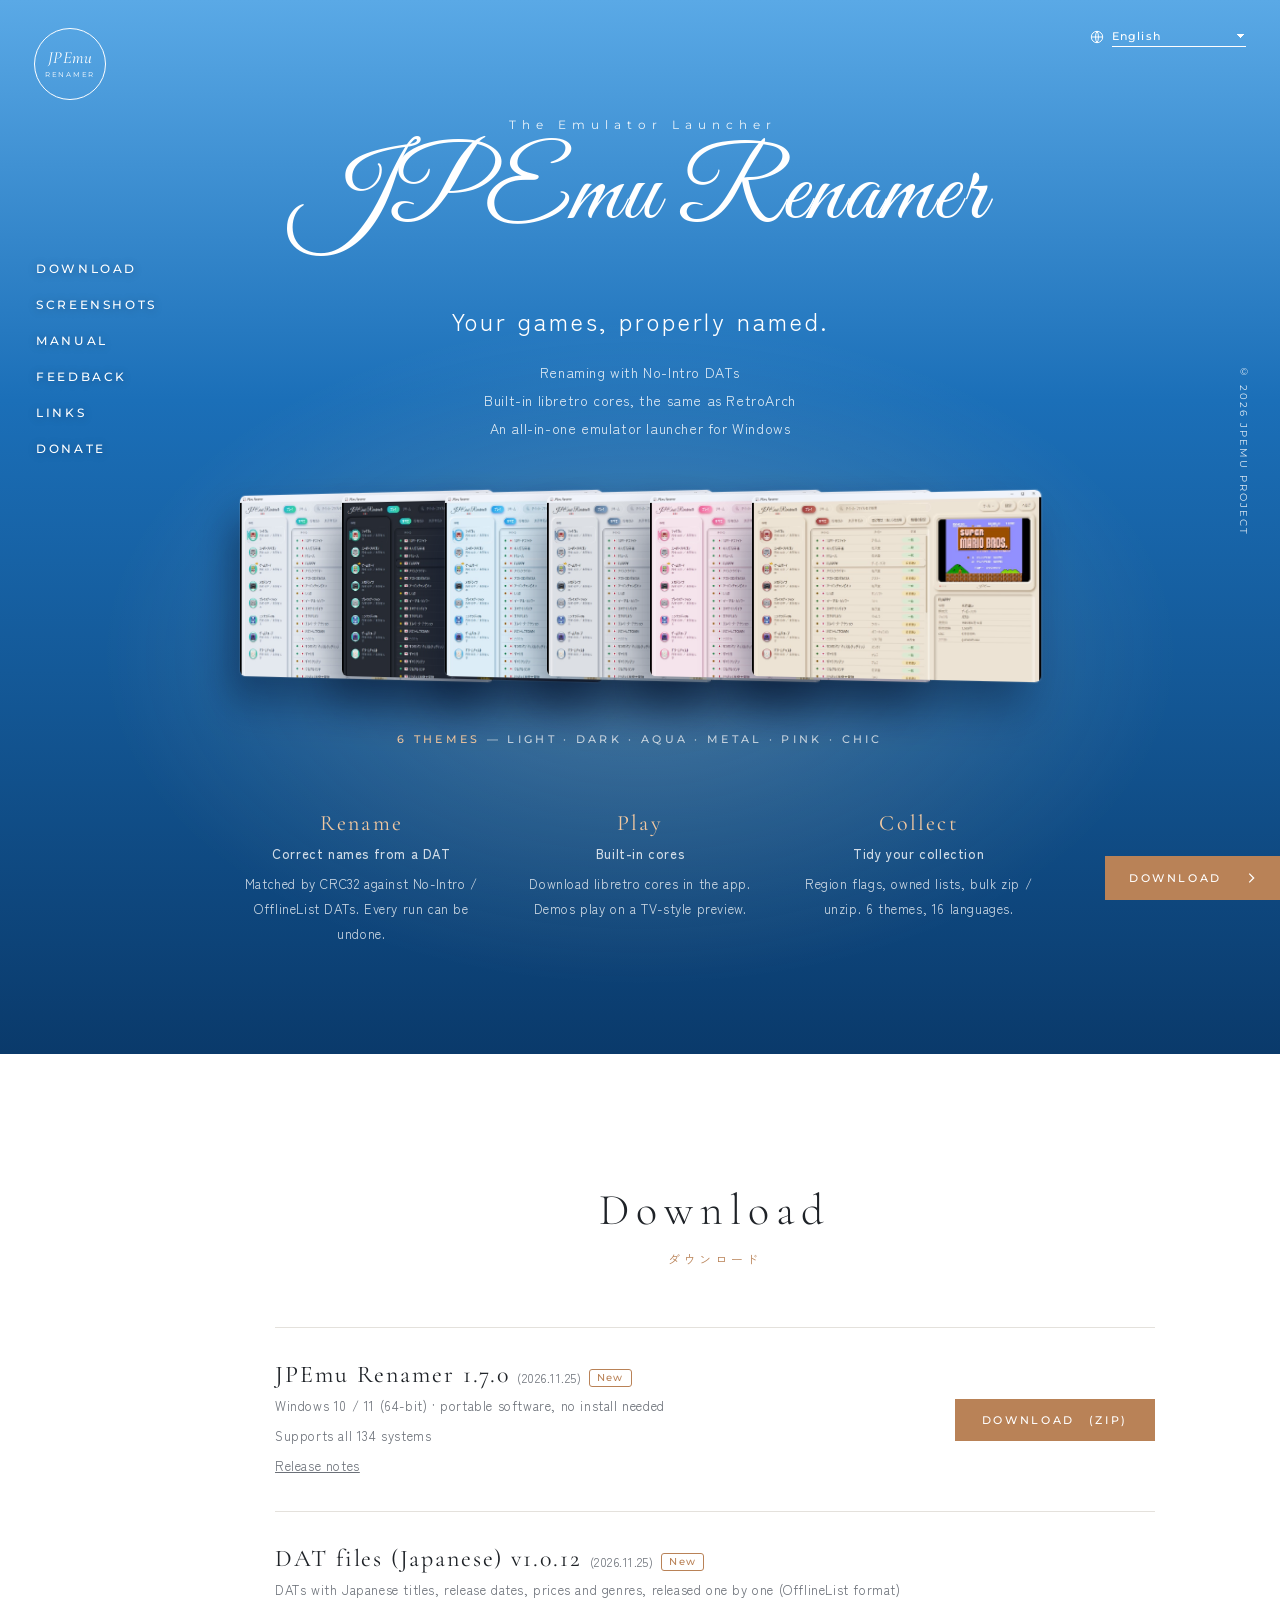
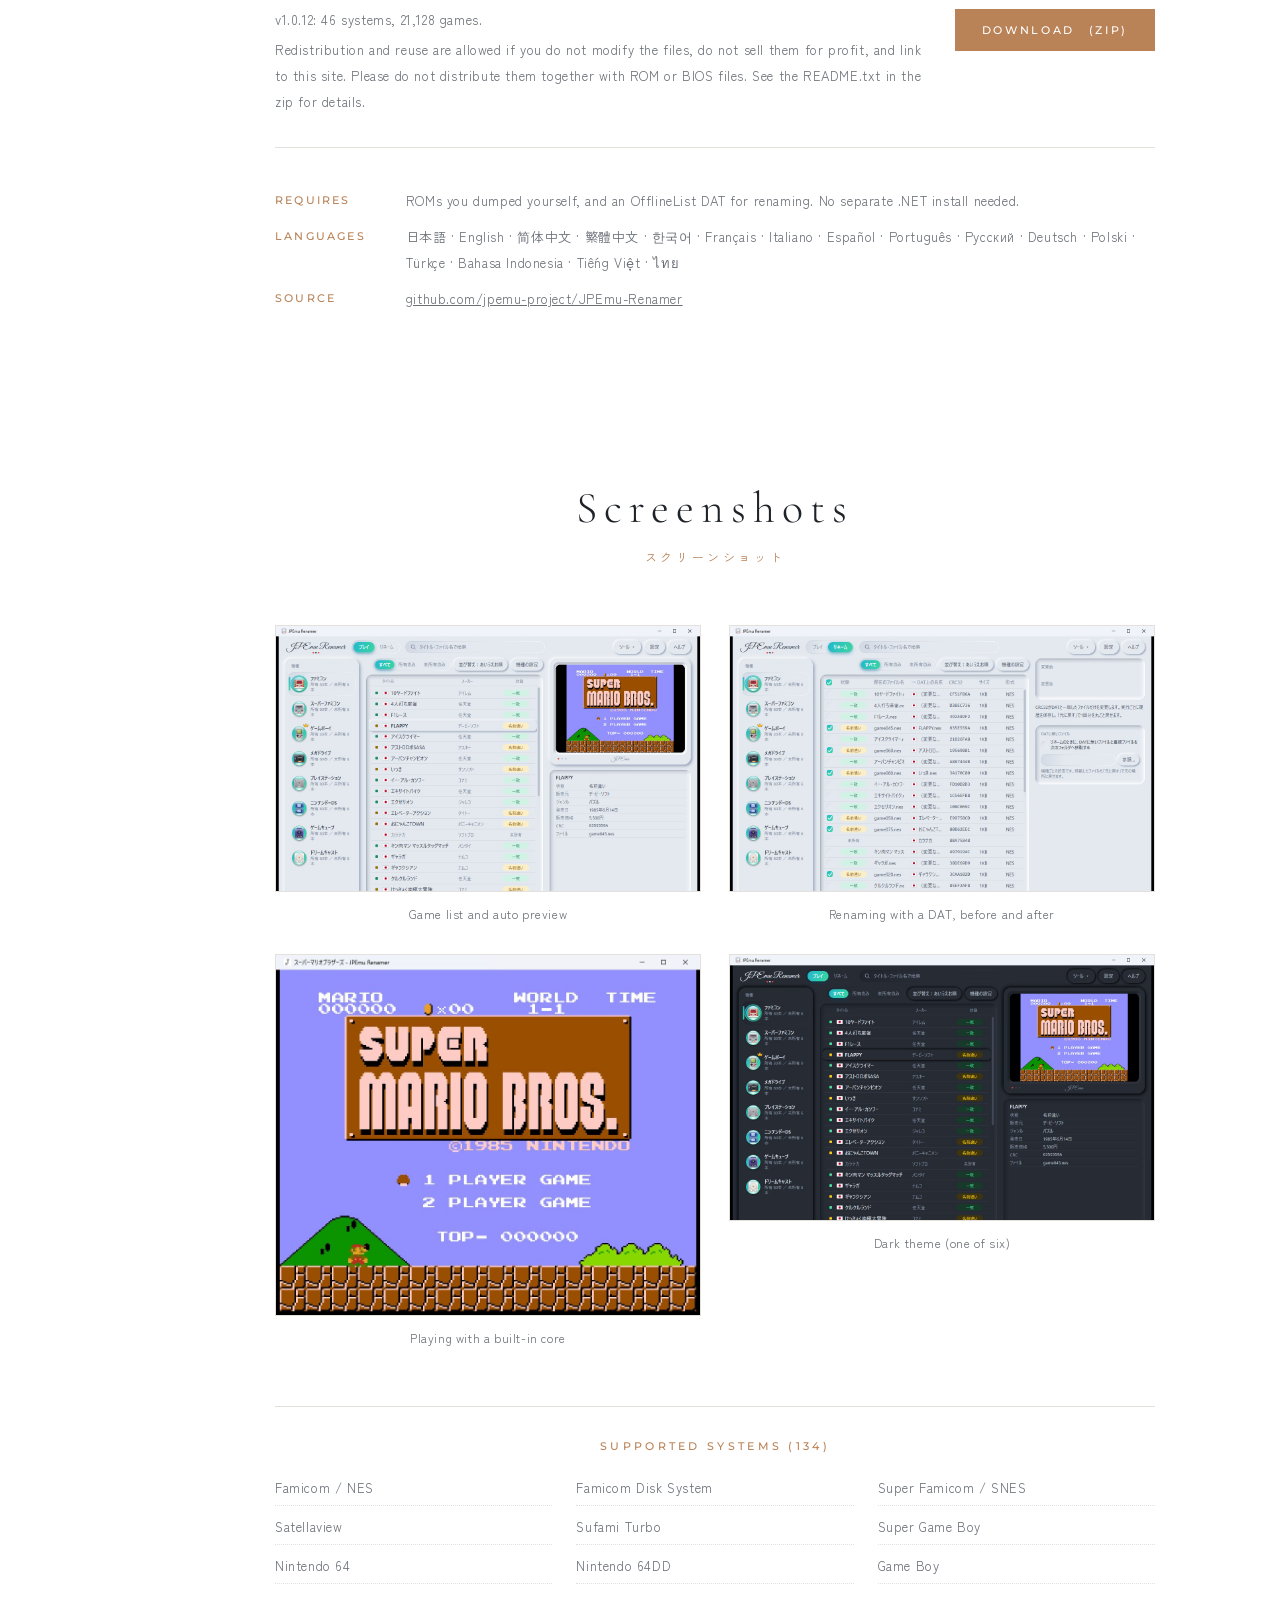
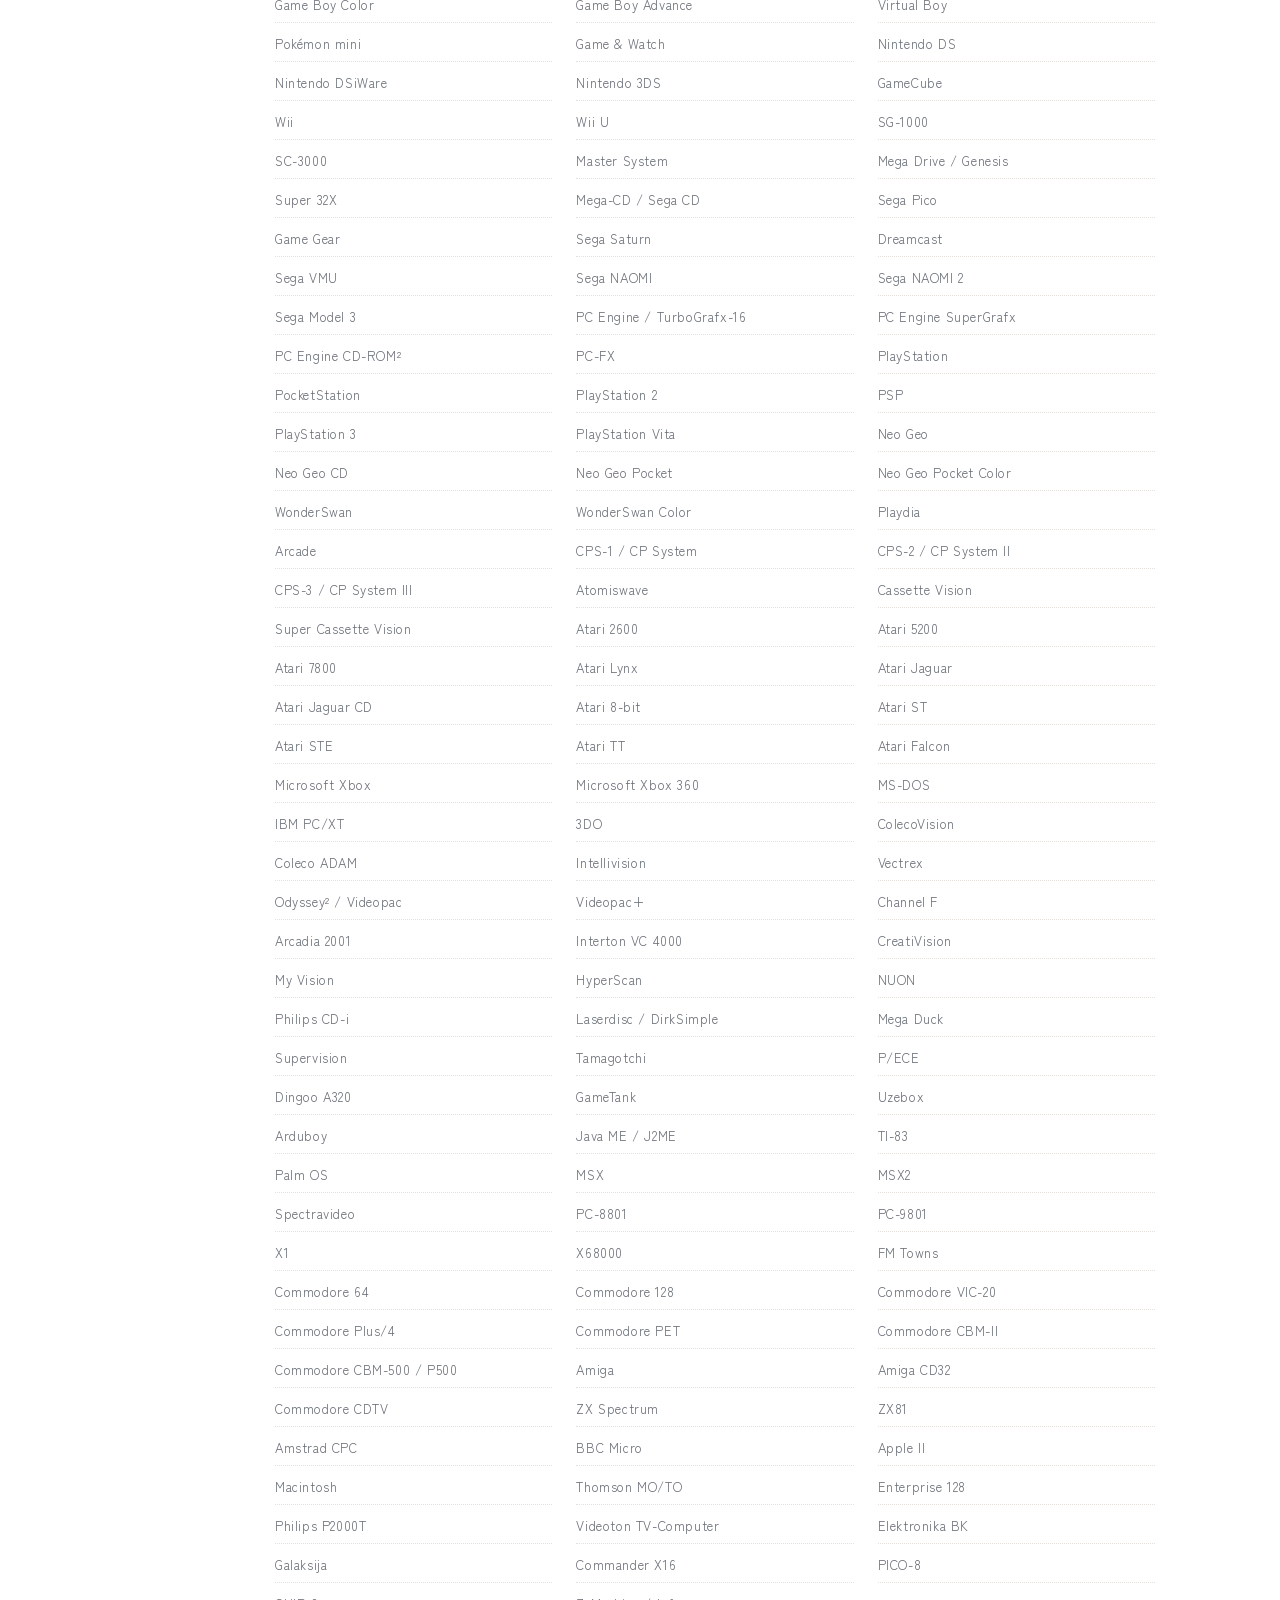
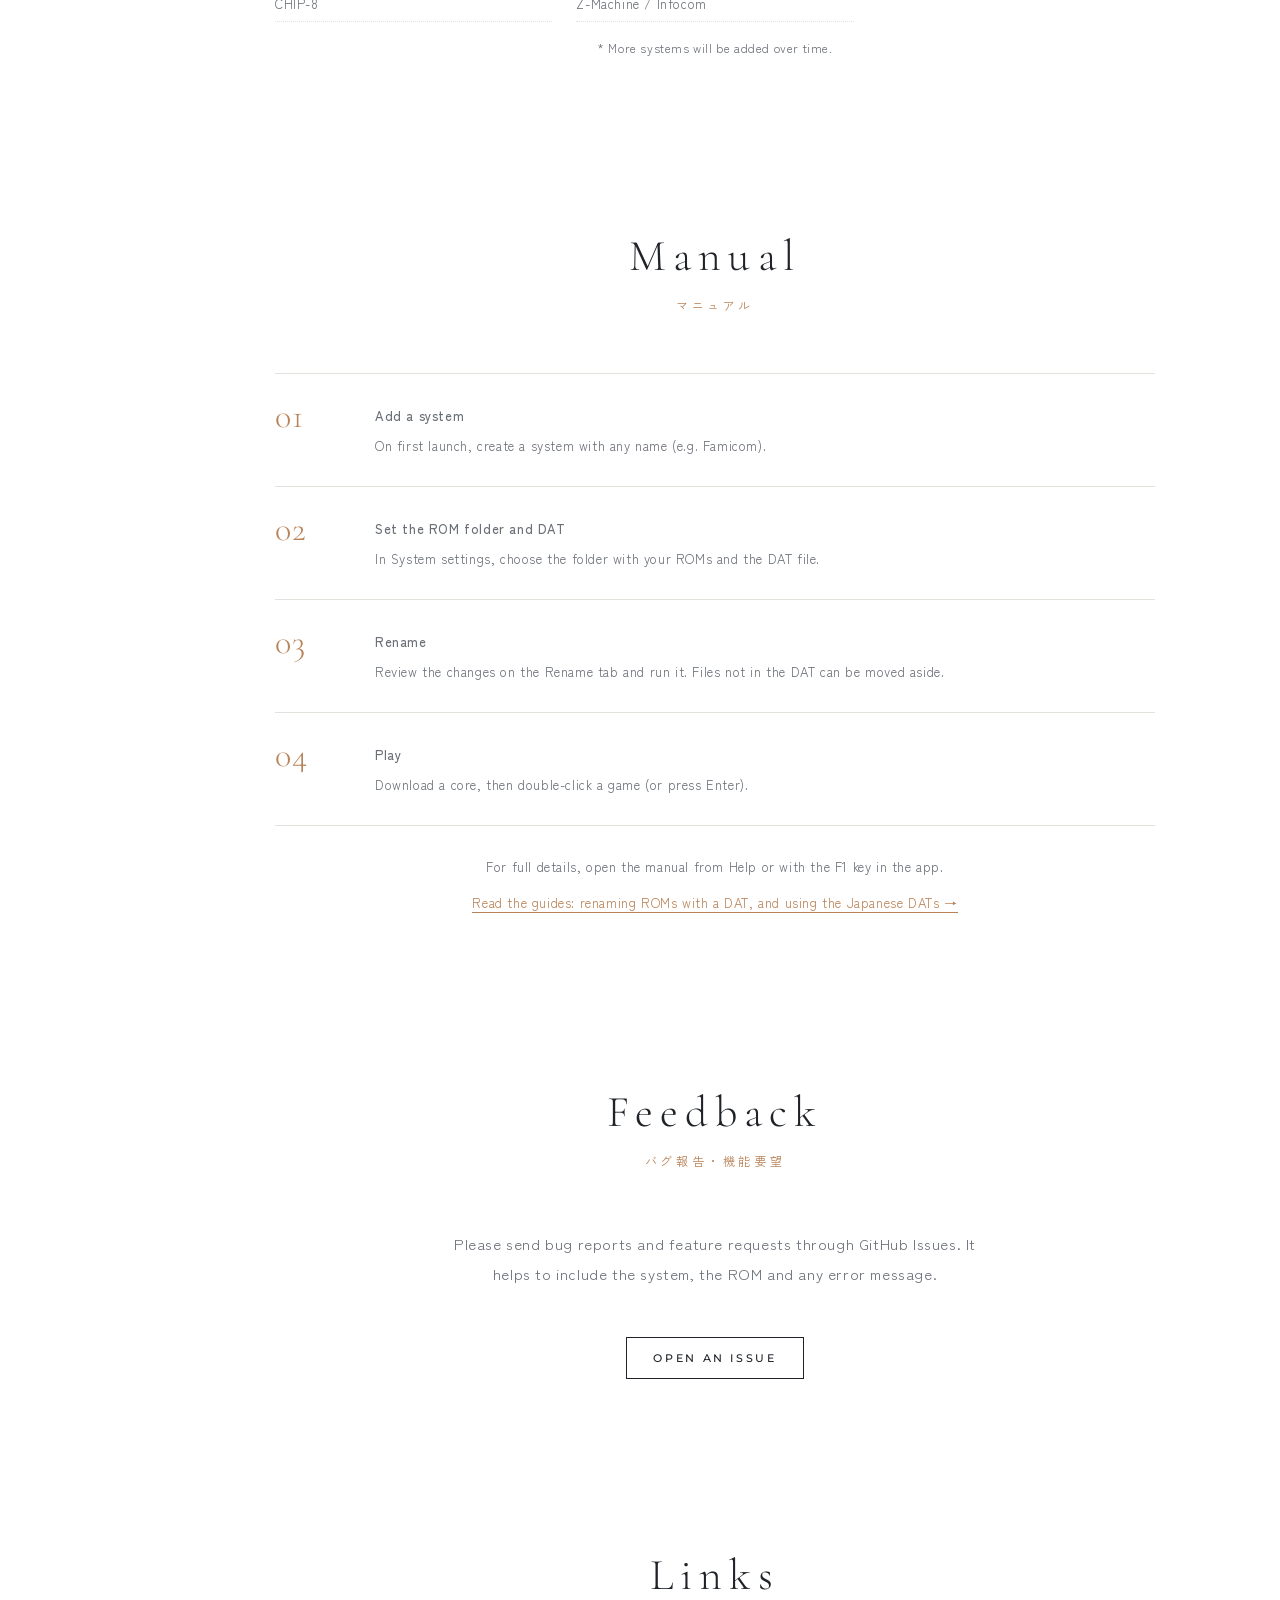
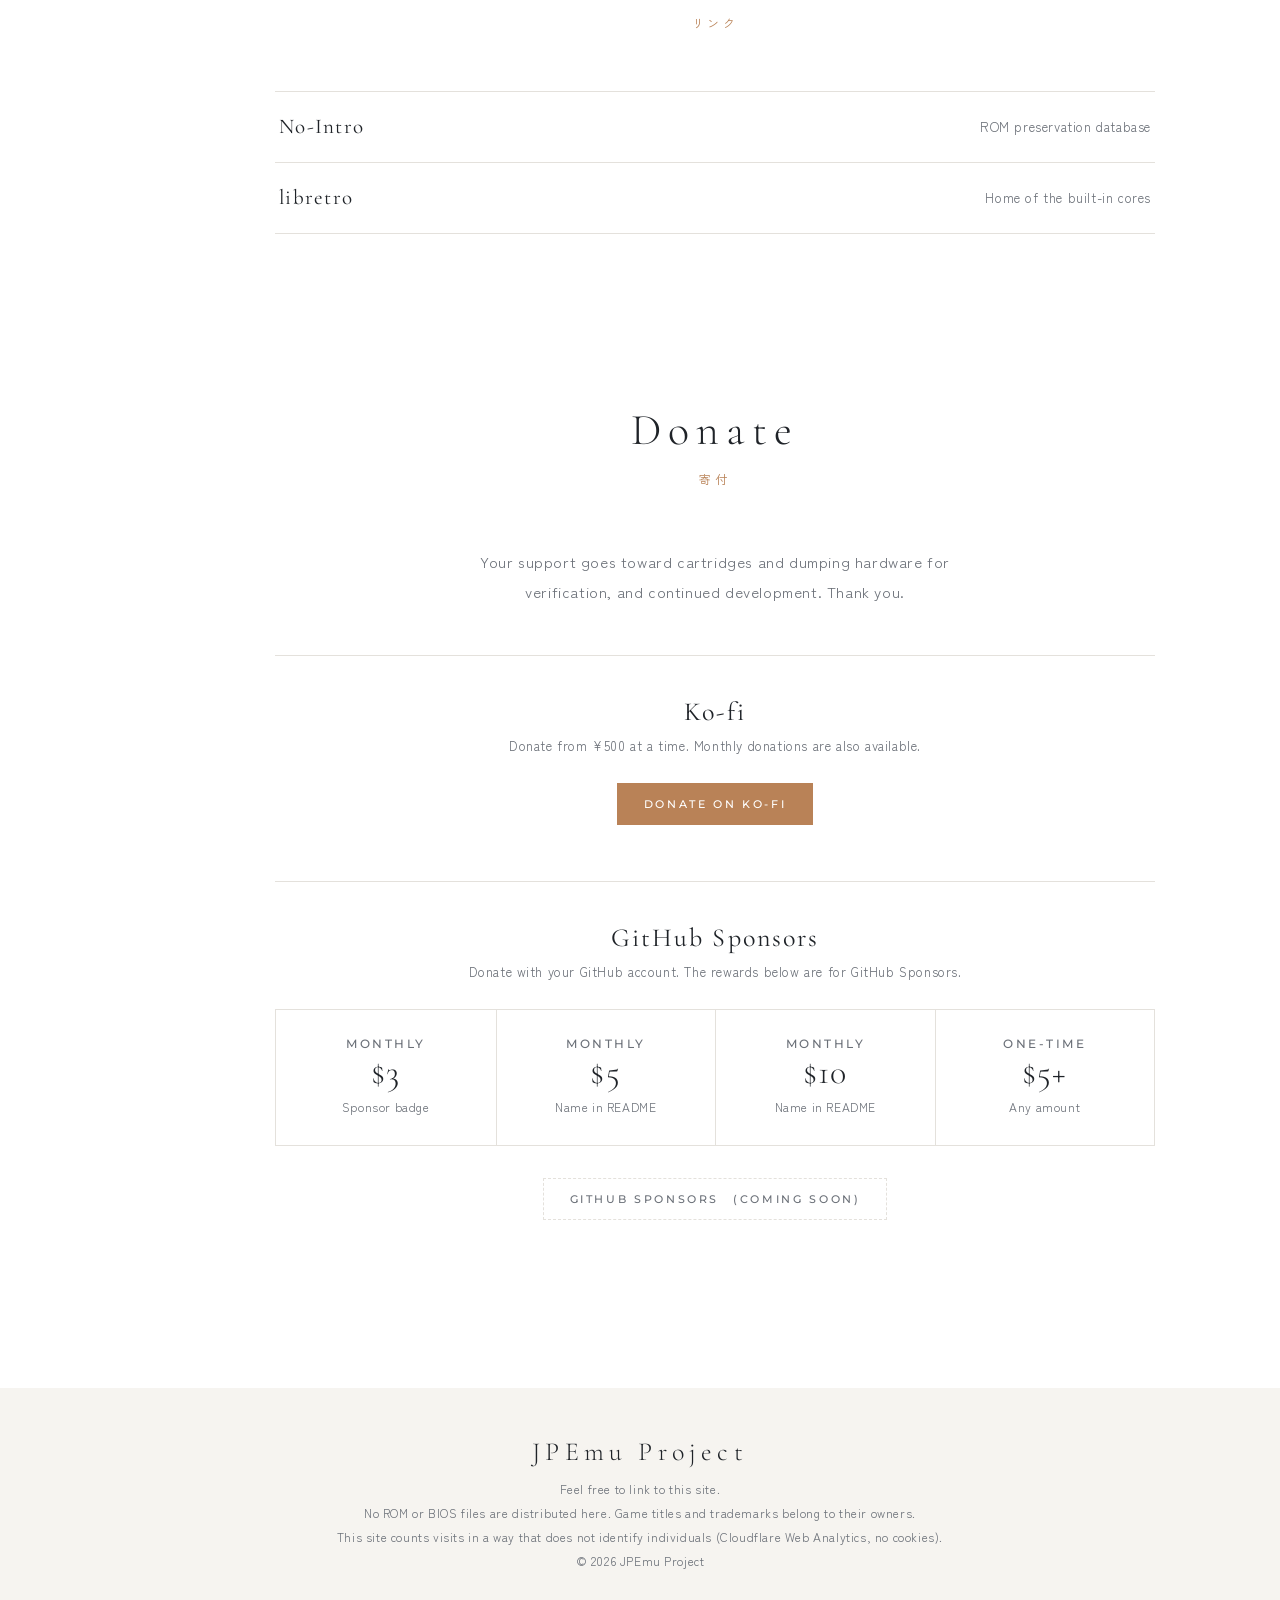
==== commit 6b3e2094: "日本語DAT を v1.0.12（2026.11.25）に差し替える ゲーム&ウオッチ（39本）、カセットビジョン（11本）、アルカディア（15本）を足した版（46機種・21,128本）。 v1.0." ====
--- a/index.html
+++ b/index.html
@@ -3,7 +3,7 @@
 <head>
 <meta charset="utf-8">
 <meta name="viewport" content="width=device-width,initial-scale=1,viewport-fit=cover">
-<meta name="description" content="JPEmu Renamer は、No-Intro / OfflineList のDATでROMのファイル名を正しく整えるリネーム機能と、libretroコアを内蔵した無料のWindows用エミュレーターランチャーです。ファミコン・スーパーファミコン・メガドライブ・PCエンジンなど105機種に対応。インストール不要。日本語タイトル入りDATも無料で公開しています。">
+<meta name="description" content="JPEmu Renamer は、No-Intro / OfflineList のDATでROMのファイル名を正しく整えるリネーム機能と、libretroコアを内蔵した無料のWindows用エミュレーターランチャーです。ファミコン・スーパーファミコン・メガドライブ・PCエンジンなど134機種に対応。インストール不要。日本語タイトル入りDATも無料で公開しています。">
 <title>JPEmu Renamer｜ROMリネーム＆エミュレーターランチャー（無料・Windows）</title>
 <link rel="canonical" href="https://jpemu-project.github.io/">
 <meta name="robots" content="index,follow">
@@ -11,7 +11,7 @@
 <meta property="og:type" content="website">
 <meta property="og:site_name" content="JPEmu Renamer">
 <meta property="og:title" content="JPEmu Renamer｜ROMリネーム＆エミュレーターランチャー（無料・Windows）">
-<meta property="og:description" content="No-Intro DAT対応のリネーム機能と、libretroコアを内蔵した無料のWindows用エミュレーターランチャー。105機種対応・インストール不要。日本語DATも公開中。">
+<meta property="og:description" content="No-Intro DAT対応のリネーム機能と、libretroコアを内蔵した無料のWindows用エミュレーターランチャー。134機種対応・インストール不要。日本語DATも公開中。">
 <meta property="og:url" content="https://jpemu-project.github.io/">
 <meta property="og:image" content="https://jpemu-project.github.io/img/main.jpg">
 <meta property="og:image:width" content="1280">
@@ -34,7 +34,7 @@
 <meta property="og:locale:alternate" content="th_TH">
 <meta name="twitter:card" content="summary_large_image">
 <meta name="twitter:title" content="JPEmu Renamer｜ROMリネーム＆エミュレーターランチャー（無料・Windows）">
-<meta name="twitter:description" content="No-Intro DAT対応のリネーム機能と、libretroコアを内蔵した無料のWindows用エミュレーターランチャー。105機種対応・インストール不要。">
+<meta name="twitter:description" content="No-Intro DAT対応のリネーム機能と、libretroコアを内蔵した無料のWindows用エミュレーターランチャー。134機種対応・インストール不要。">
 <meta name="twitter:image" content="https://jpemu-project.github.io/img/main.jpg">
 <script type="application/ld+json">
 {
@@ -42,7 +42,7 @@
   "@type": "SoftwareApplication",
   "name": "JPEmu Renamer",
   "alternateName": "JPEmu",
-  "description": "No-Intro / OfflineList のDATでROMのファイル名を整えるリネーム機能と、libretroコアを内蔵したWindows用エミュレーターランチャー。105機種対応、インストール不要、16言語対応。",
+  "description": "No-Intro / OfflineList のDATでROMのファイル名を整えるリネーム機能と、libretroコアを内蔵したWindows用エミュレーターランチャー。134機種対応、インストール不要、16言語対応。",
   "url": "https://jpemu-project.github.io/",
   "downloadUrl": "https://github.com/jpemu-project/JPEmu-Renamer/releases/latest/download/JPEmuRenamer-win-x64.zip",
   "operatingSystem": "Windows 10, Windows 11",
@@ -346,10 +346,10 @@
       <a class="btn fill" href="https://github.com/jpemu-project/JPEmu-Renamer/releases/latest/download/JPEmuRenamer-win-x64.zip">DOWNLOAD <span class="ja">(ZIP)</span><span class="en">(ZIP)</span></a>
     </div>
     <div class="dl-card">
-      <div><h3><span class="ja">各種 DAT(日本語)</span><span class="en">DAT files (Japanese)</span> v1.0.11 <span class="rel-date">(2026.11.21)</span> <span class="new-badge">New</span></h3><p><span class="ja">日本語タイトル・発売日・価格・ジャンル入りのDATを、順次公開します（OfflineList形式）</span><span class="en">DATs with Japanese titles, release dates, prices and genres, released one by one (OfflineList format)</span></p>
-        <p>v1.0.11<span class="ja">：43機種・21,063本を収録。</span><span class="en">: 43 systems, 21,063 games.</span></p>
+      <div><h3><span class="ja">各種 DAT(日本語)</span><span class="en">DAT files (Japanese)</span> v1.0.12 <span class="rel-date">(2026.11.25)</span> <span class="new-badge">New</span></h3><p><span class="ja">日本語タイトル・発売日・価格・ジャンル入りのDATを、順次公開します（OfflineList形式）</span><span class="en">DATs with Japanese titles, release dates, prices and genres, released one by one (OfflineList format)</span></p>
+        <p>v1.0.12<span class="ja">：46機種・21,128本を収録。</span><span class="en">: 46 systems, 21,128 games.</span></p>
         <p><span class="ja">再配布・二次利用ができます（条件：改変しないこと・営利目的で販売しないこと・HPへのリンクを載せること）。ROMやBIOSと一緒には配布しないでください。くわしくは同梱の説明書（README.txt）をご覧ください。</span><span class="en">Redistribution and reuse are allowed if you do not modify the files, do not sell them for profit, and link to this site. Please do not distribute them together with ROM or BIOS files. See the README.txt in the zip for details.</span></p></div>
-      <a class="btn fill" href="dat/JPEmu-DAT-JP-v1.0.11.zip" download>DOWNLOAD <span class="ja">(ZIP)</span><span class="en">(ZIP)</span></a>
+      <a class="btn fill" href="dat/JPEmu-DAT-JP-v1.0.12.zip" download>DOWNLOAD <span class="ja">(ZIP)</span><span class="en">(ZIP)</span></a>
     </div>
     <dl class="spec">
       <dt>REQUIRES</dt><dd><span class="ja">ご自身で吸い出したROM。リネームする場合はOfflineList形式のDAT。.NETの別途インストールは不要です。</span><span class="en">ROMs you dumped yourself, and an OfflineList DAT for renaming. No separate .NET install needed.</span></dd>
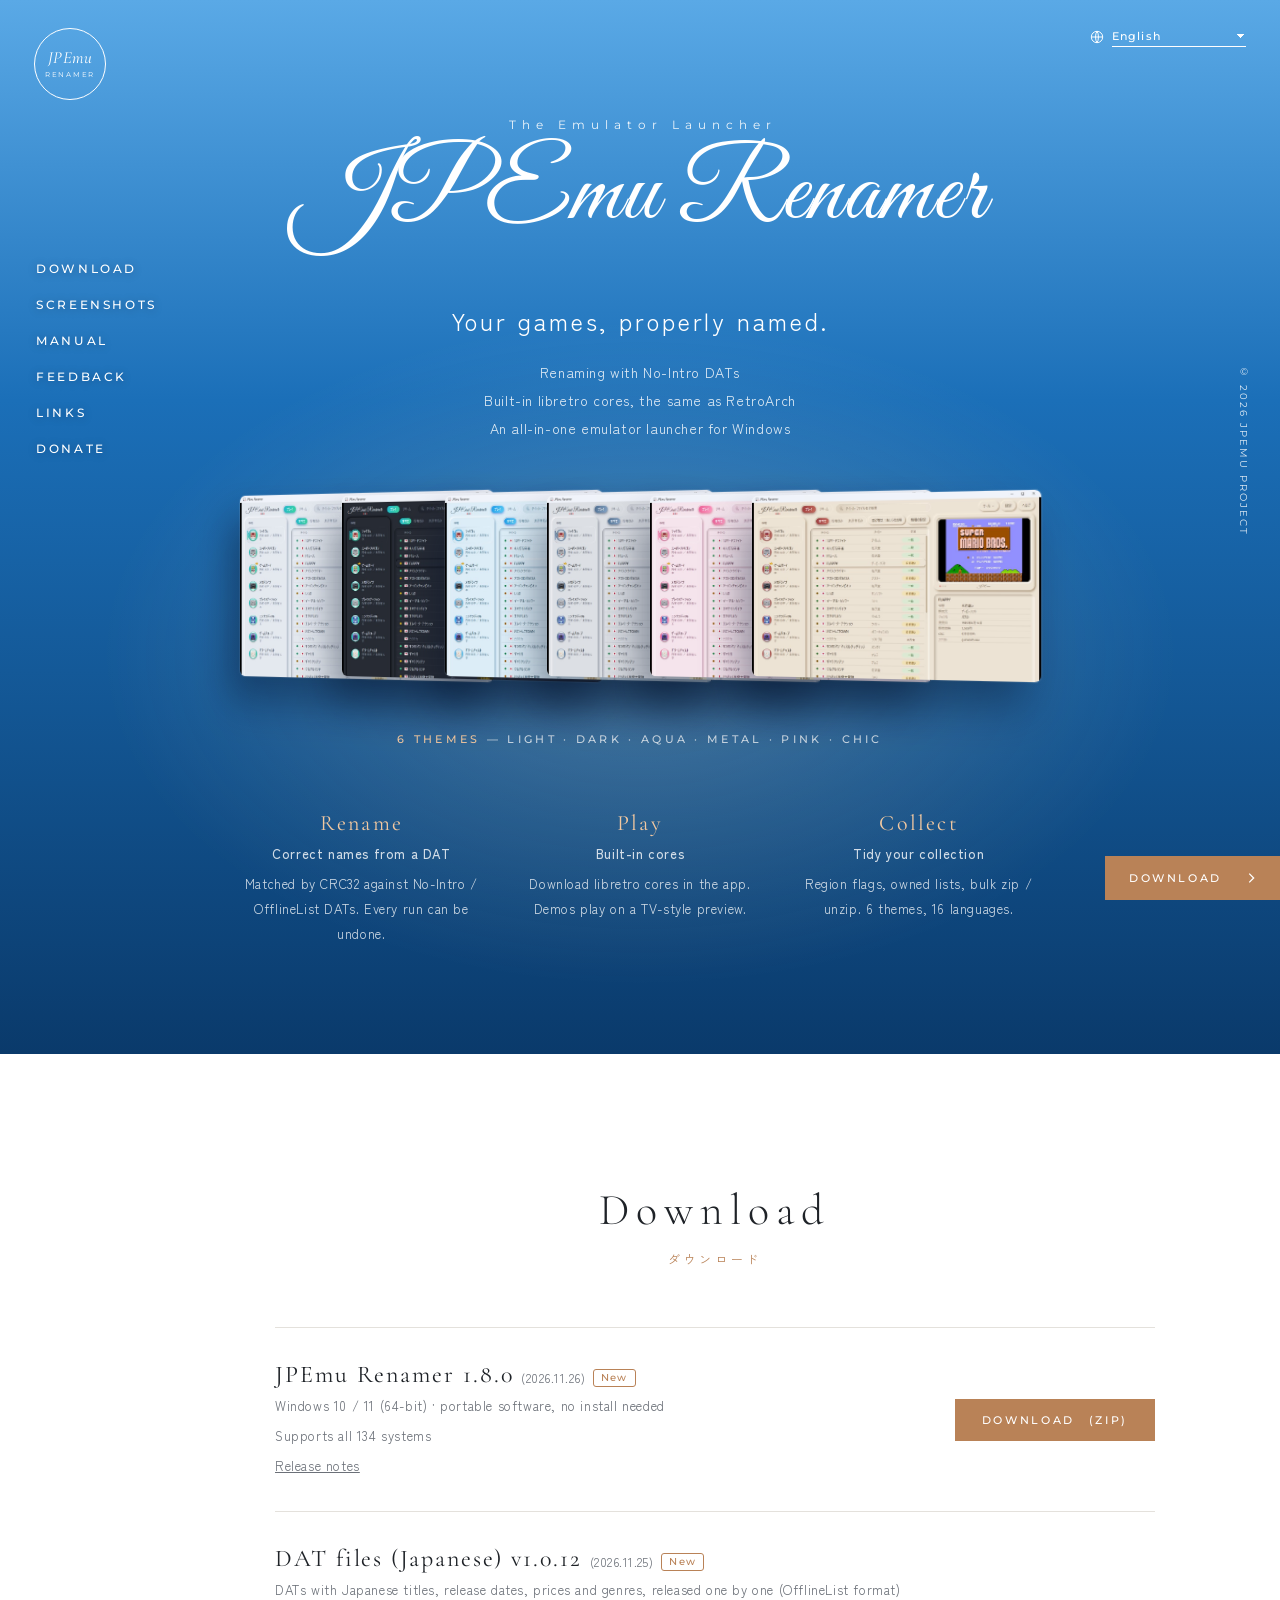
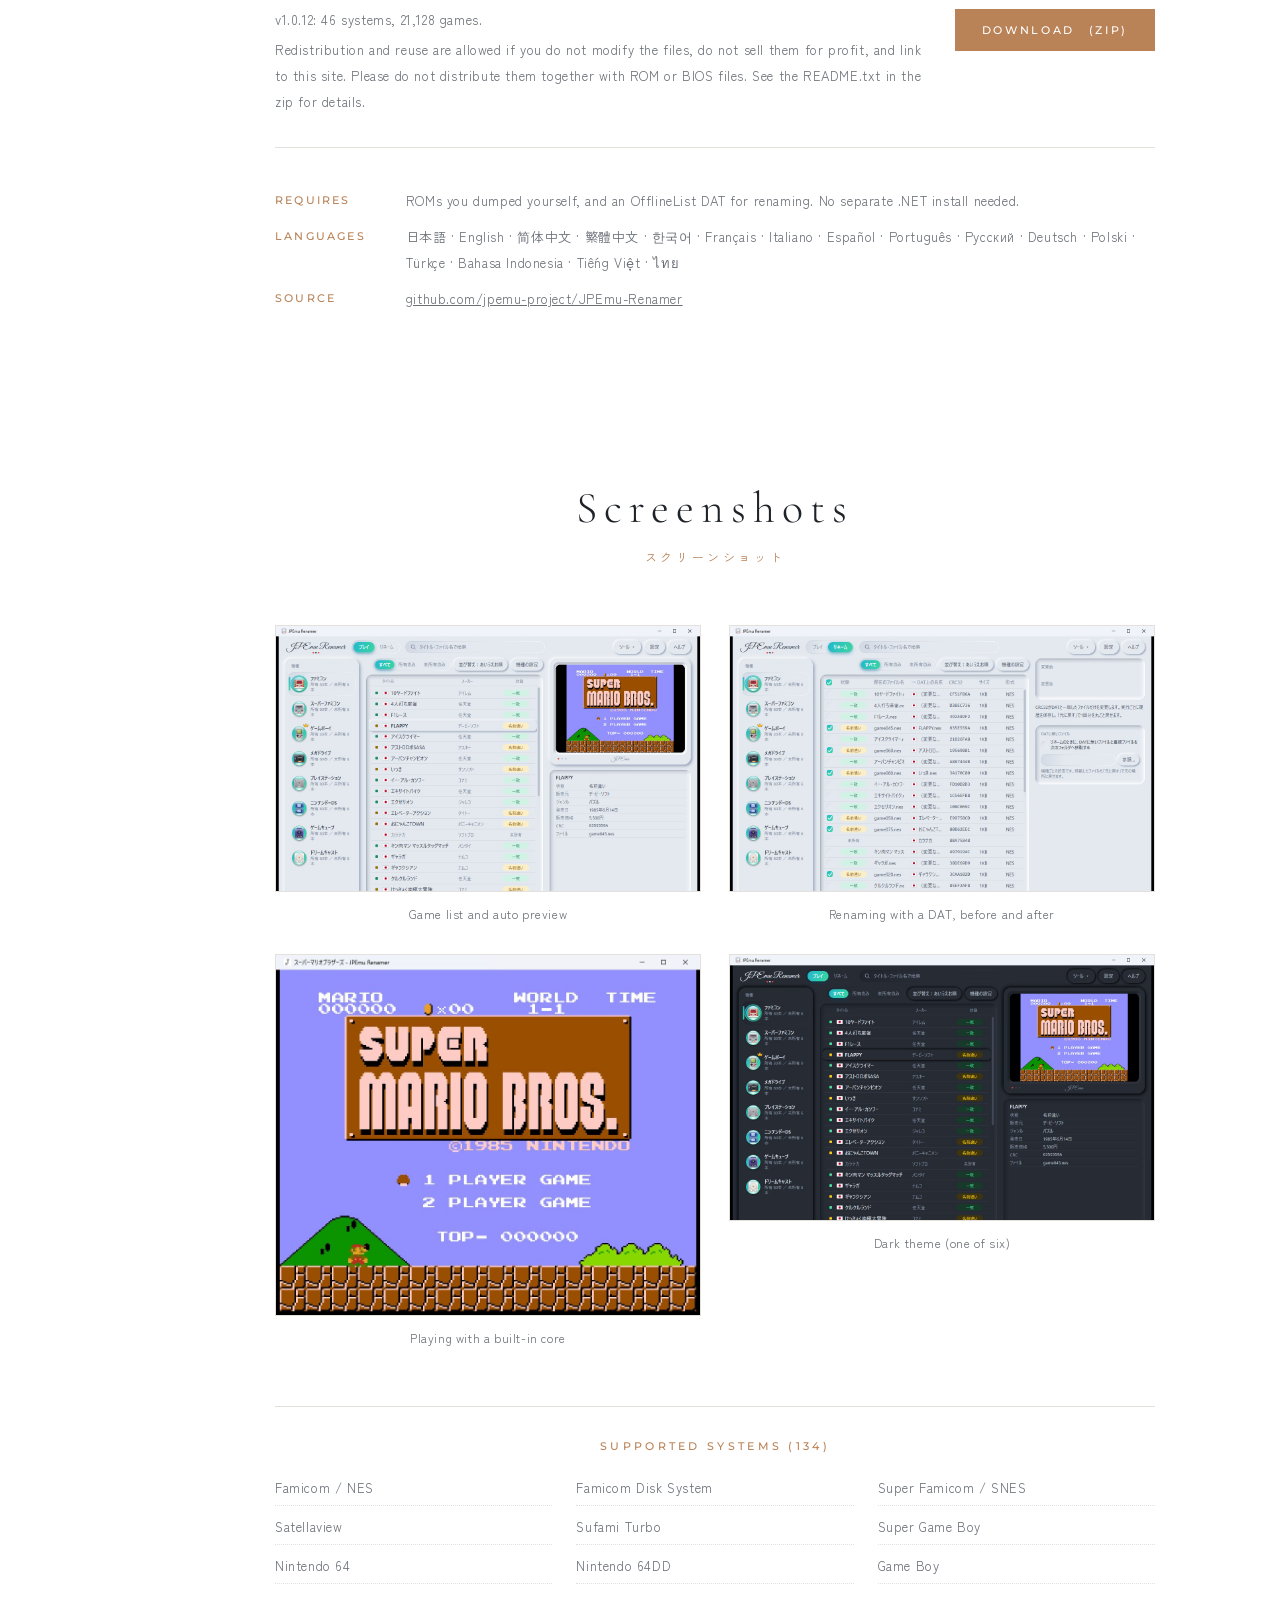
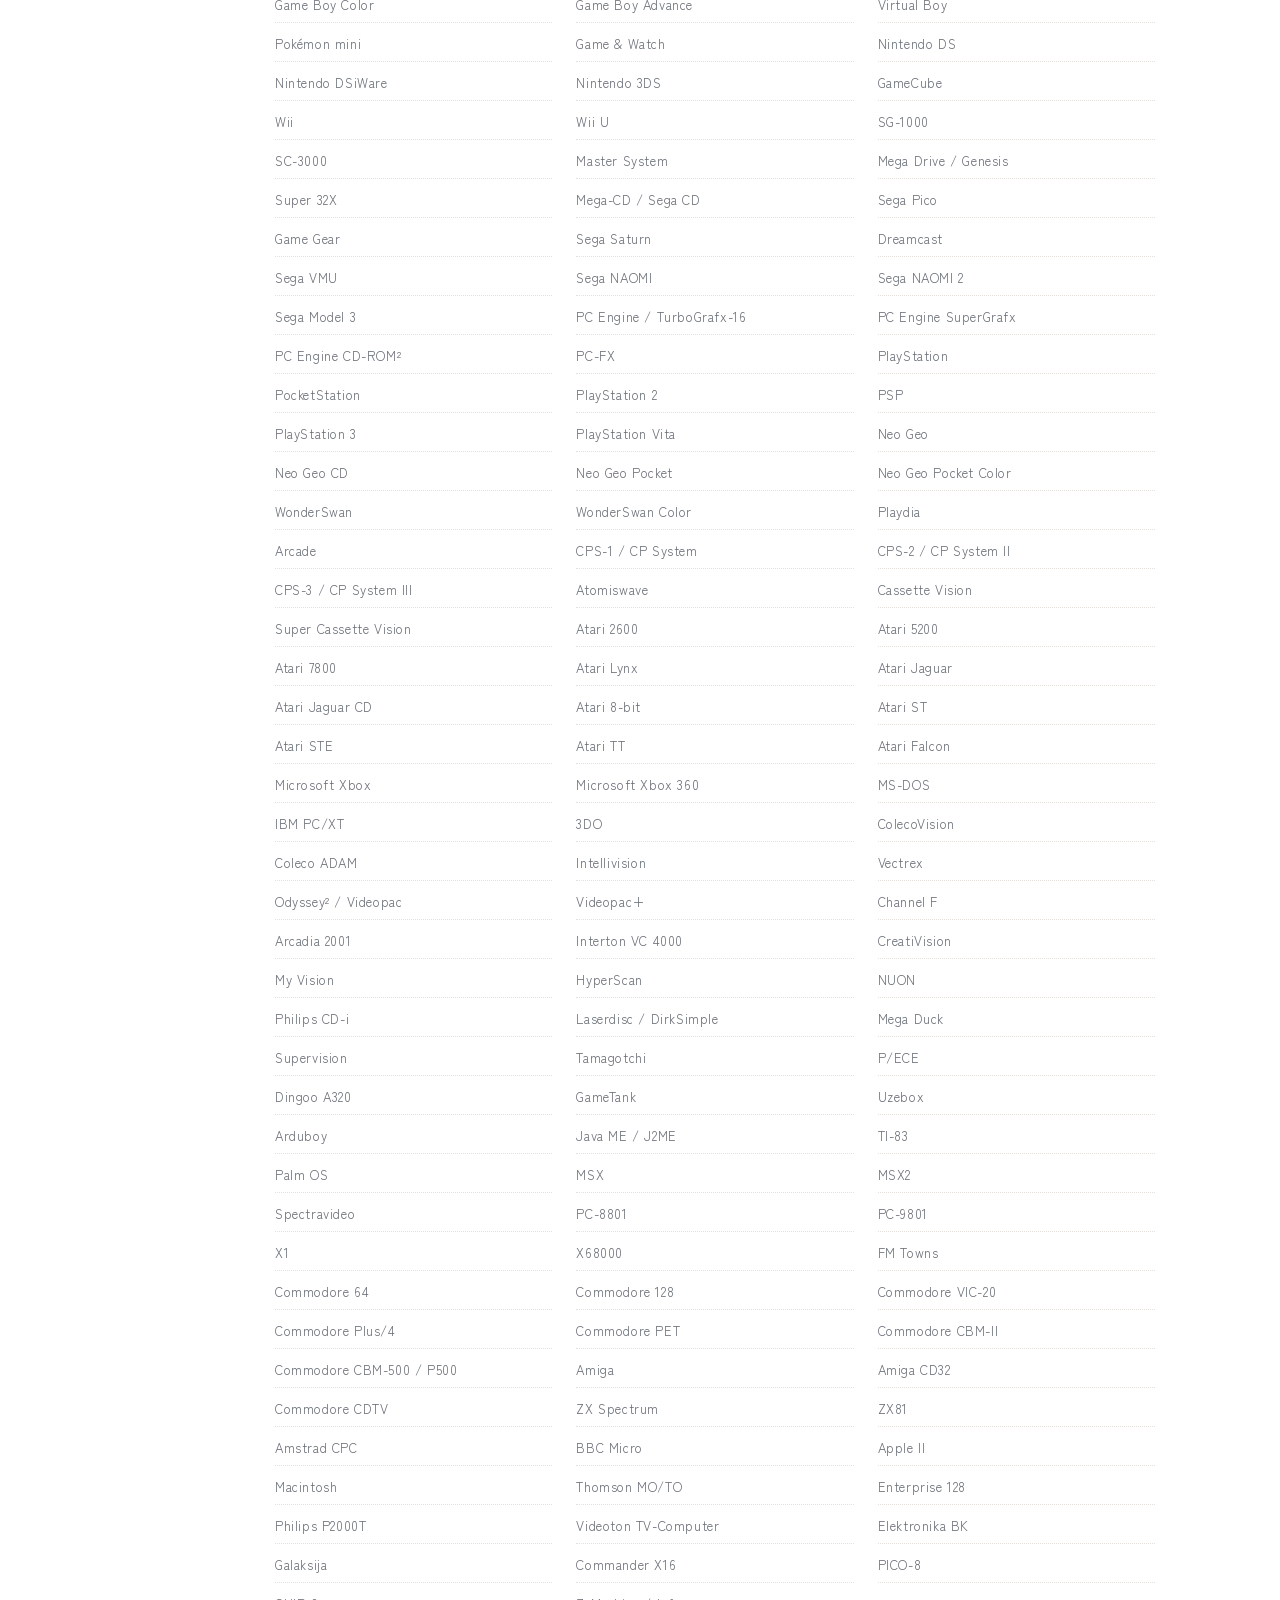
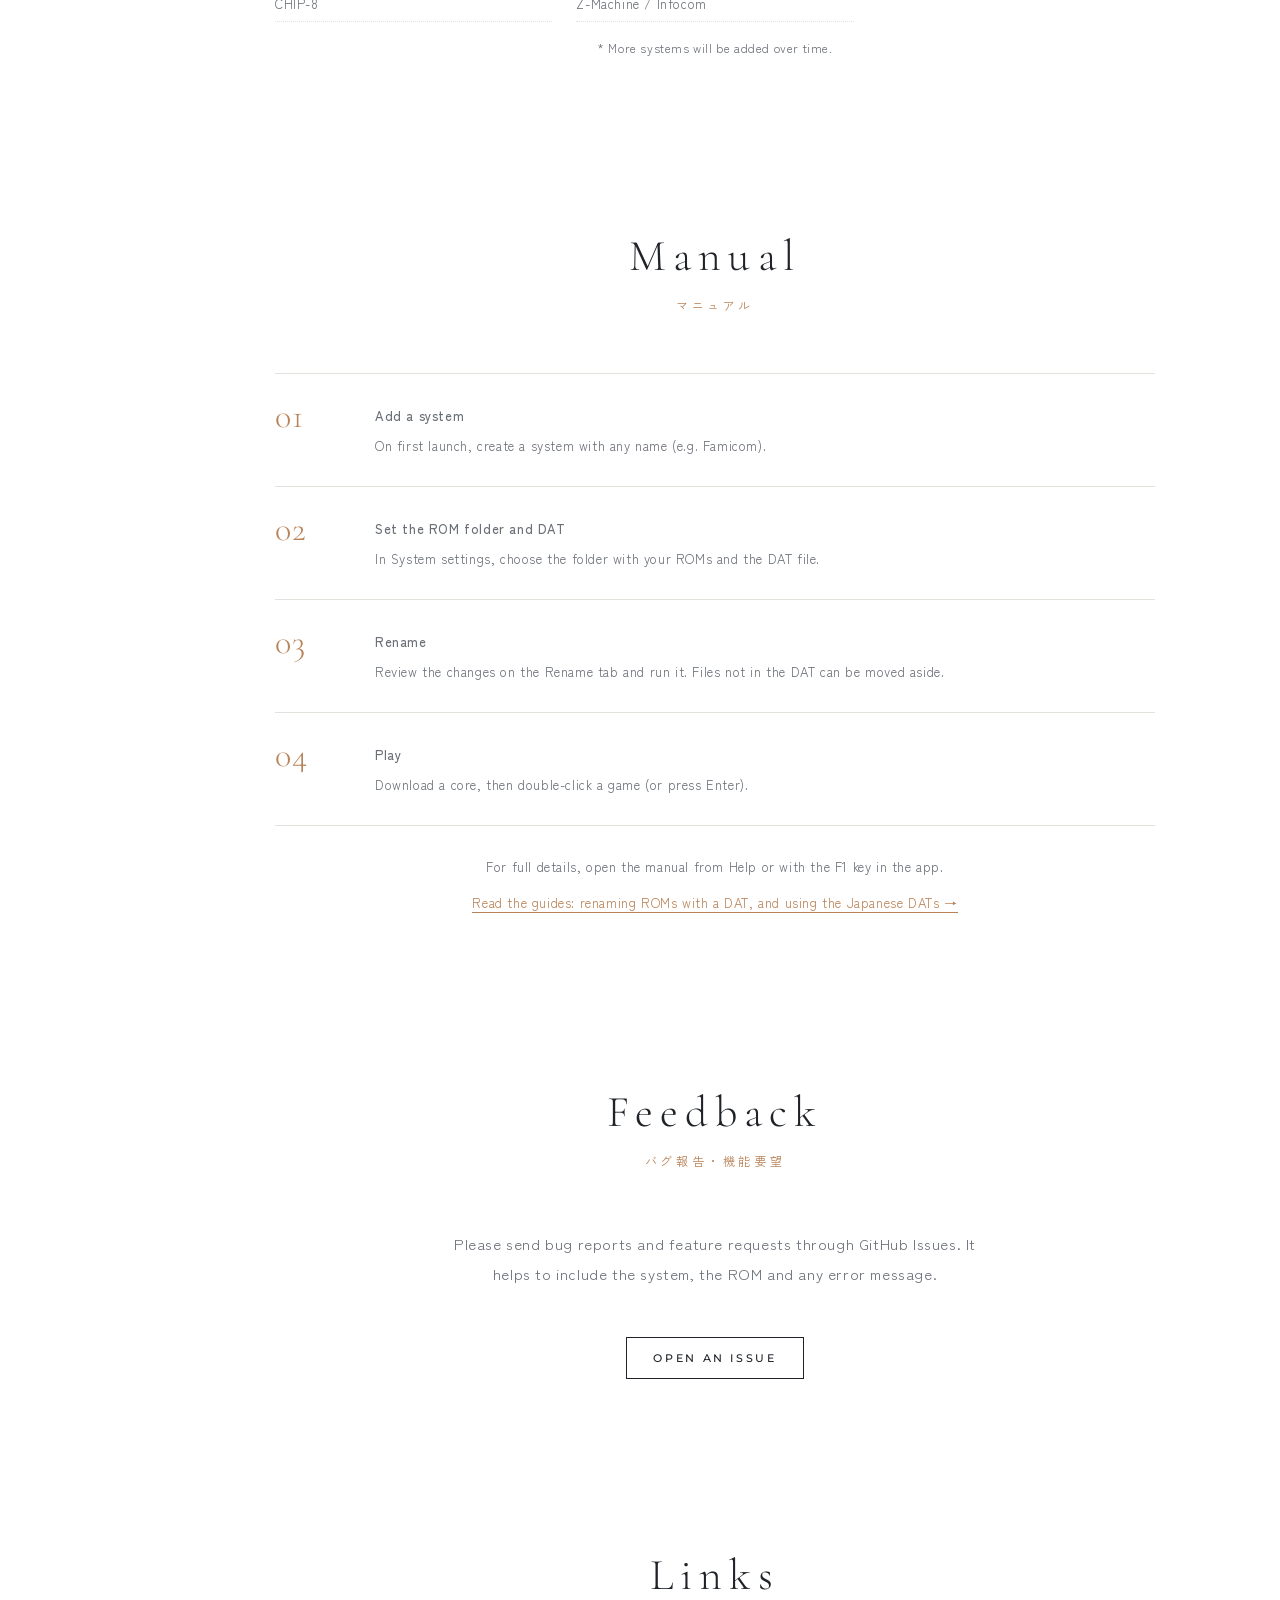
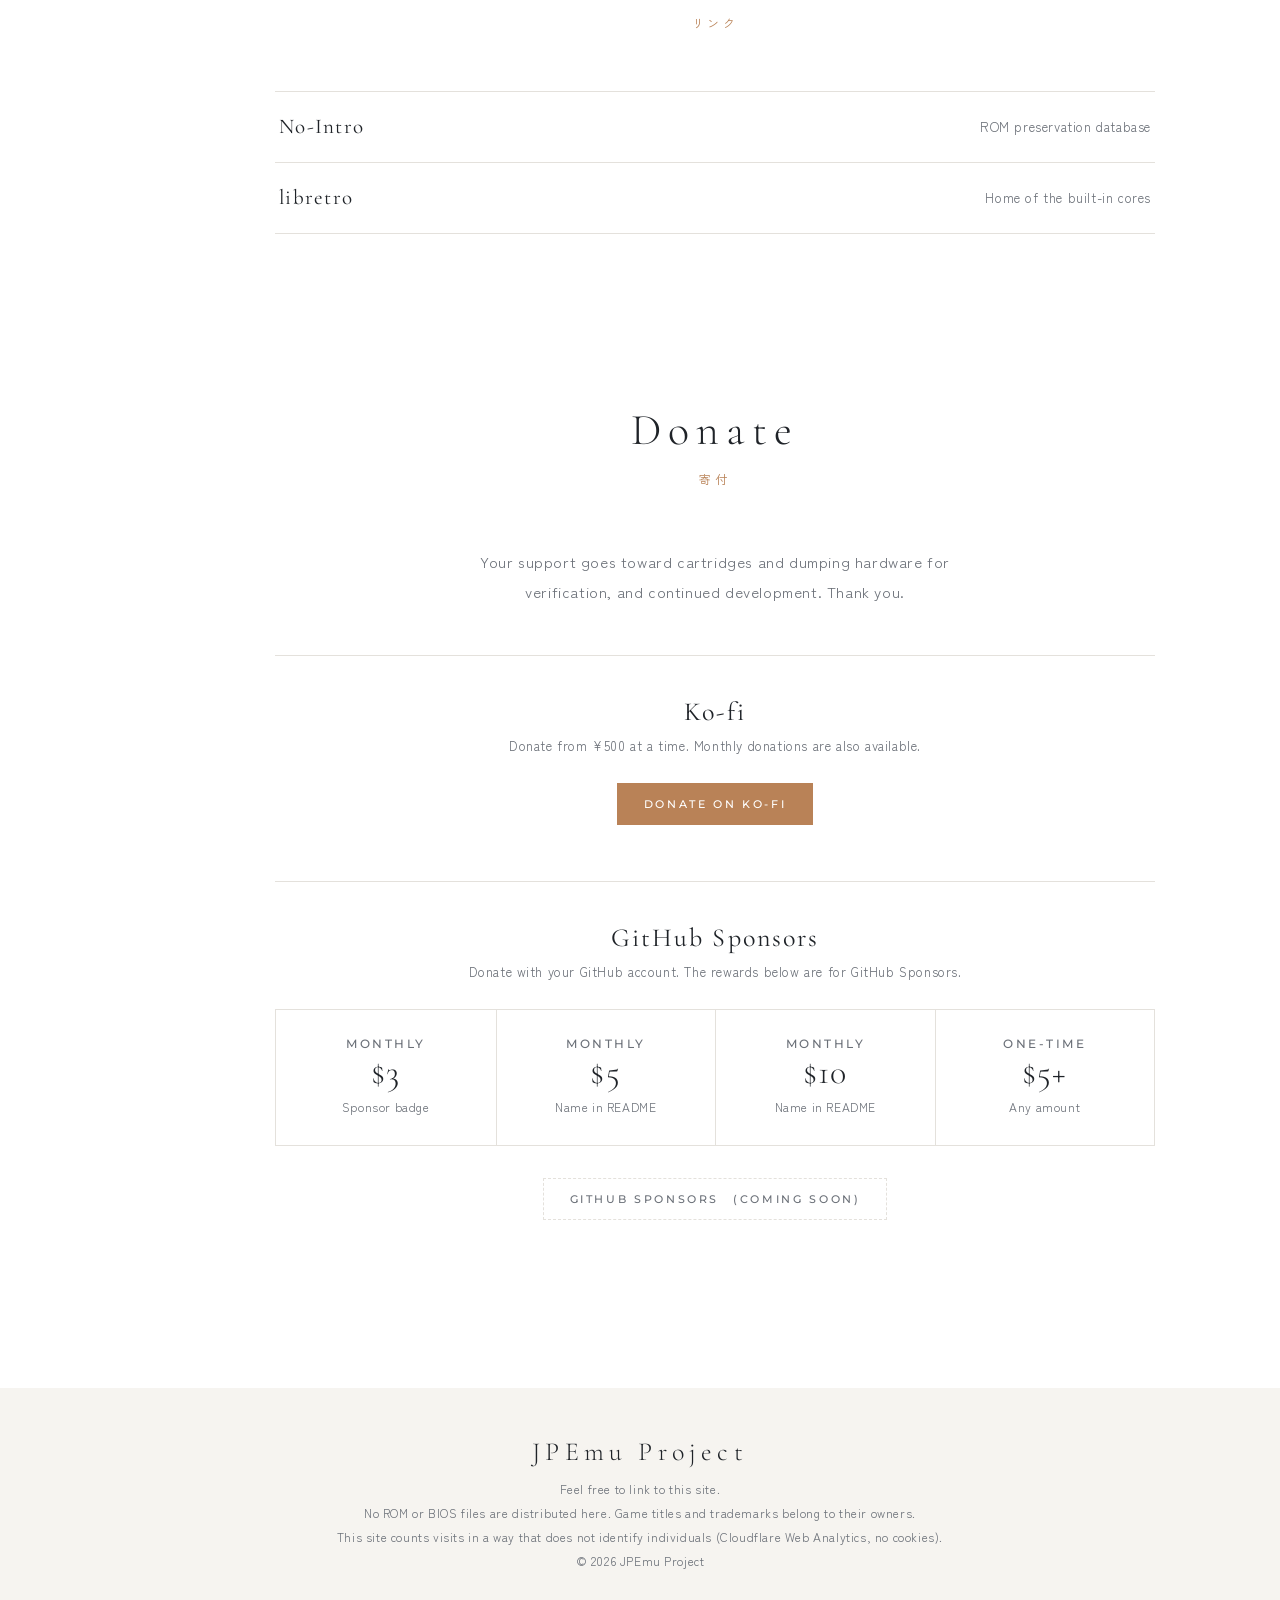
==== commit 2237212c: "アプリ 1.8.0（2026.11.26）に合わせ、版表記とリリースノートを直す ダウンロード欄の版表記を 1.8.0 にし、リリースノート（日本語・英語）に 1.8.0（TV の下の切り替えボタン、" ====
--- a/index.html
+++ b/index.html
@@ -340,7 +340,7 @@
   <section class="sec" id="download">
     <div class="sec-head"><h2>Download</h2><p>ダウンロード</p></div>
     <div class="dl-card">
-      <div><h3>JPEmu Renamer 1.7.0 <span class="rel-date">(2026.11.25)</span> <span class="new-badge">New</span></h3><p><span class="ja">Windows 10 / 11（64bit）・インストール不要のPortableソフトウェア</span><span class="en">Windows 10 / 11 (64-bit) · portable software, no install needed</span></p>
+      <div><h3>JPEmu Renamer 1.8.0 <span class="rel-date">(2026.11.26)</span> <span class="new-badge">New</span></h3><p><span class="ja">Windows 10 / 11（64bit）・インストール不要のPortableソフトウェア</span><span class="en">Windows 10 / 11 (64-bit) · portable software, no install needed</span></p>
         <p><span class="ja">全134機種に対応</span><span class="en">Supports all 134 systems</span></p>
         <p><a class="rel-a" href="en/releases/"><span class="ja">リリースノート</span><span class="en">Release notes</span></a></p></div>
       <a class="btn fill" href="https://github.com/jpemu-project/JPEmu-Renamer/releases/latest/download/JPEmuRenamer-win-x64.zip">DOWNLOAD <span class="ja">(ZIP)</span><span class="en">(ZIP)</span></a>
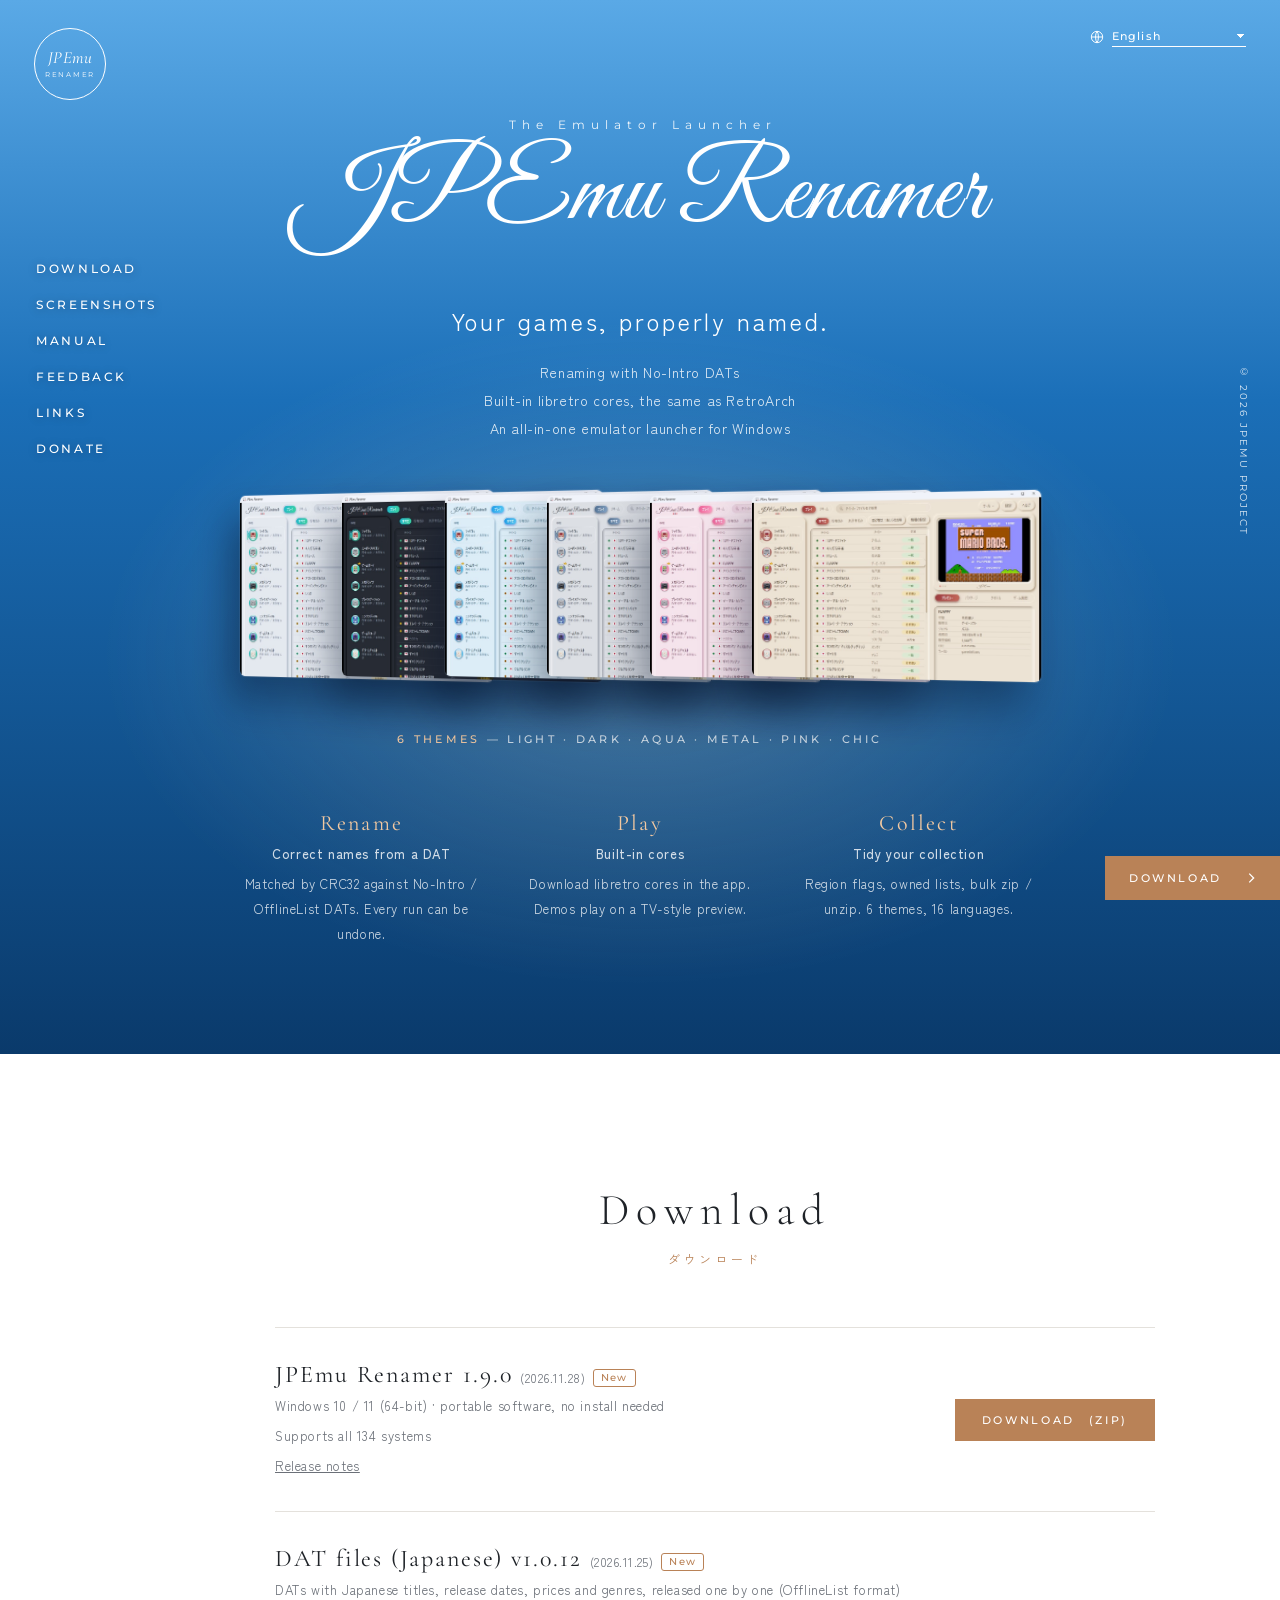
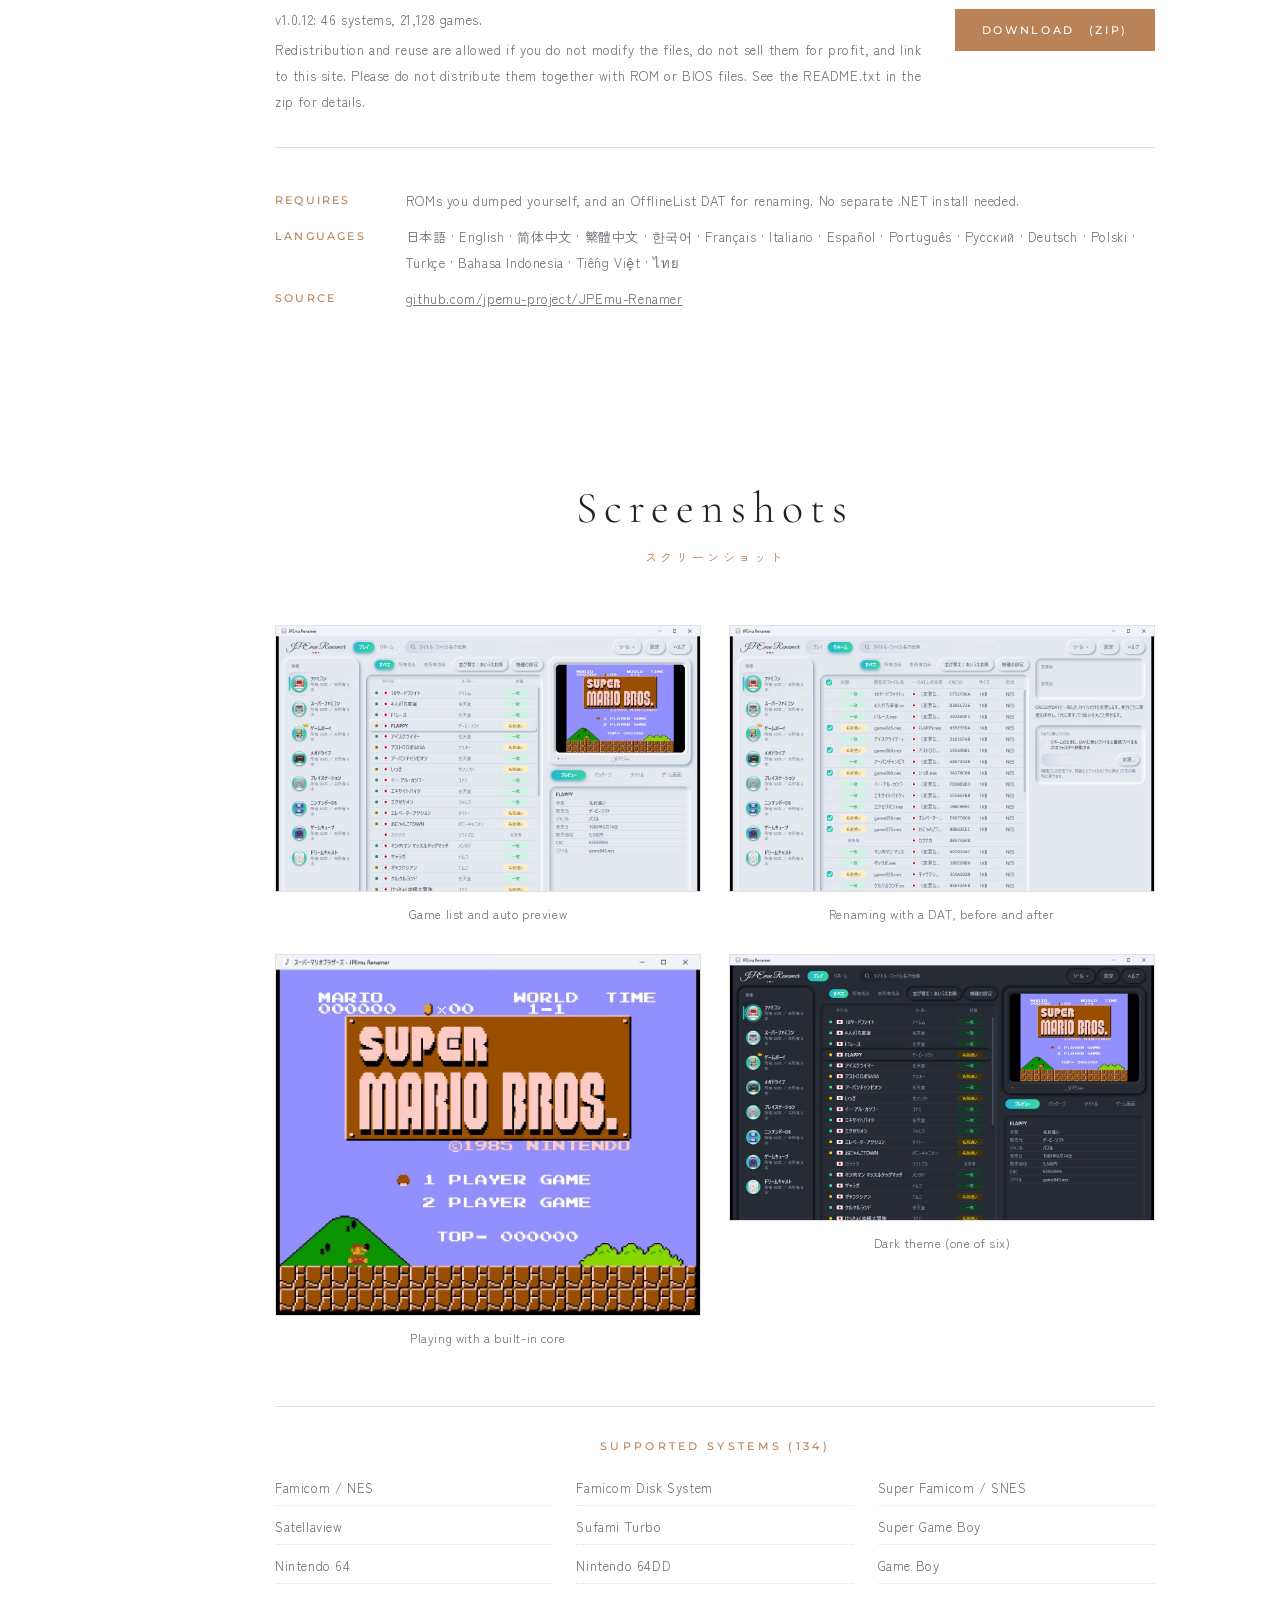
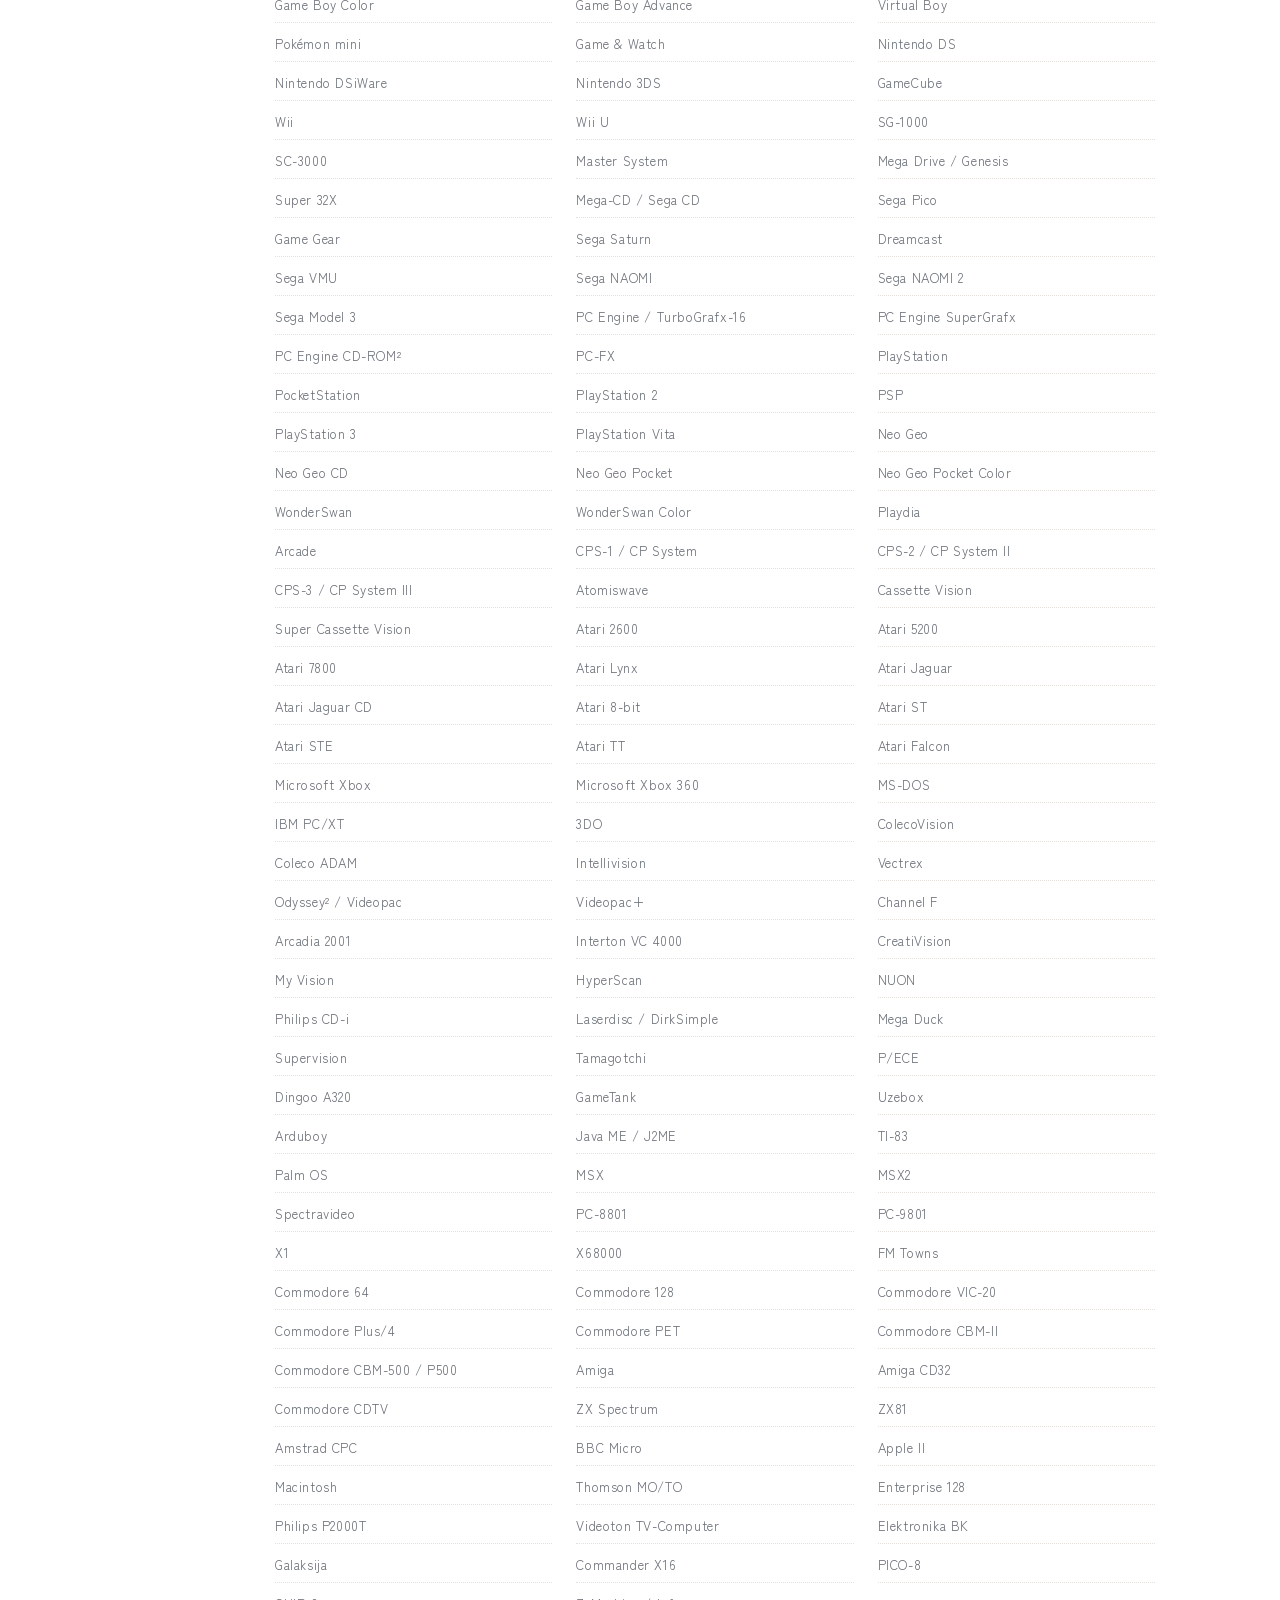
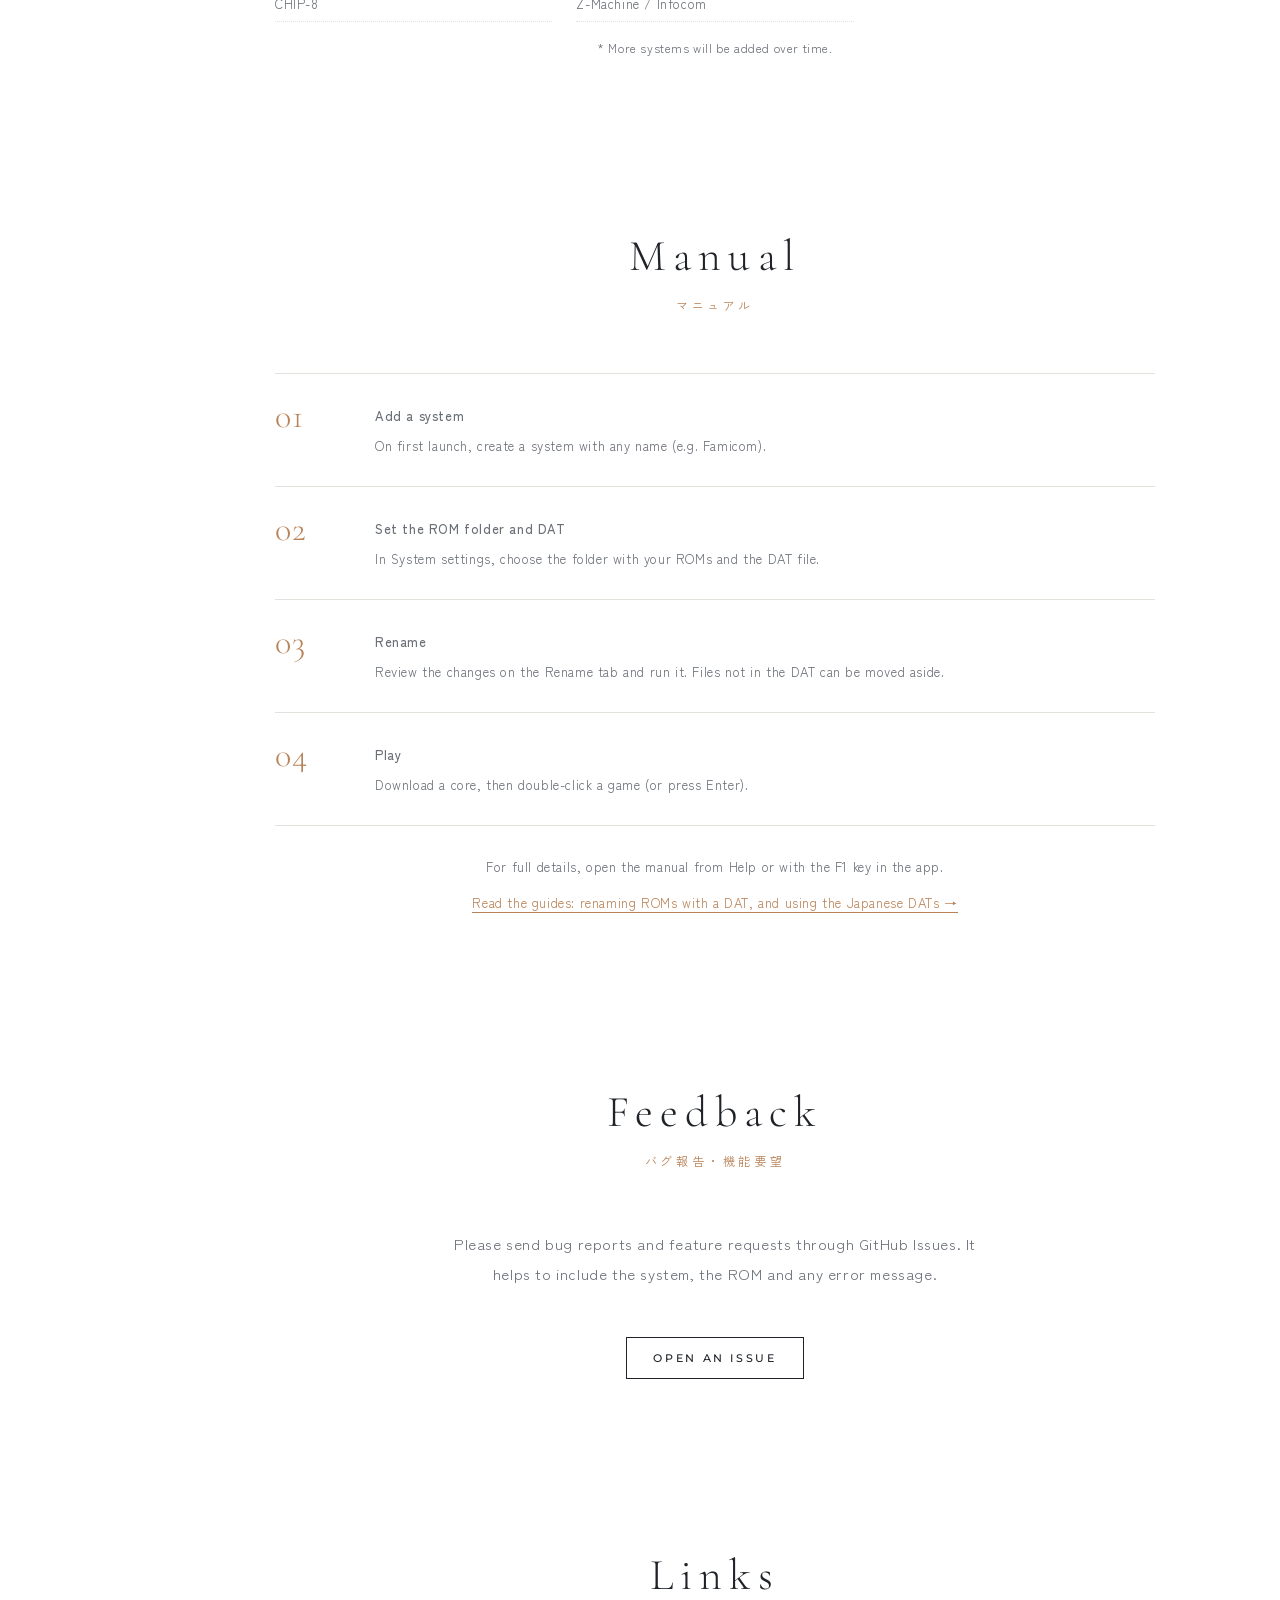
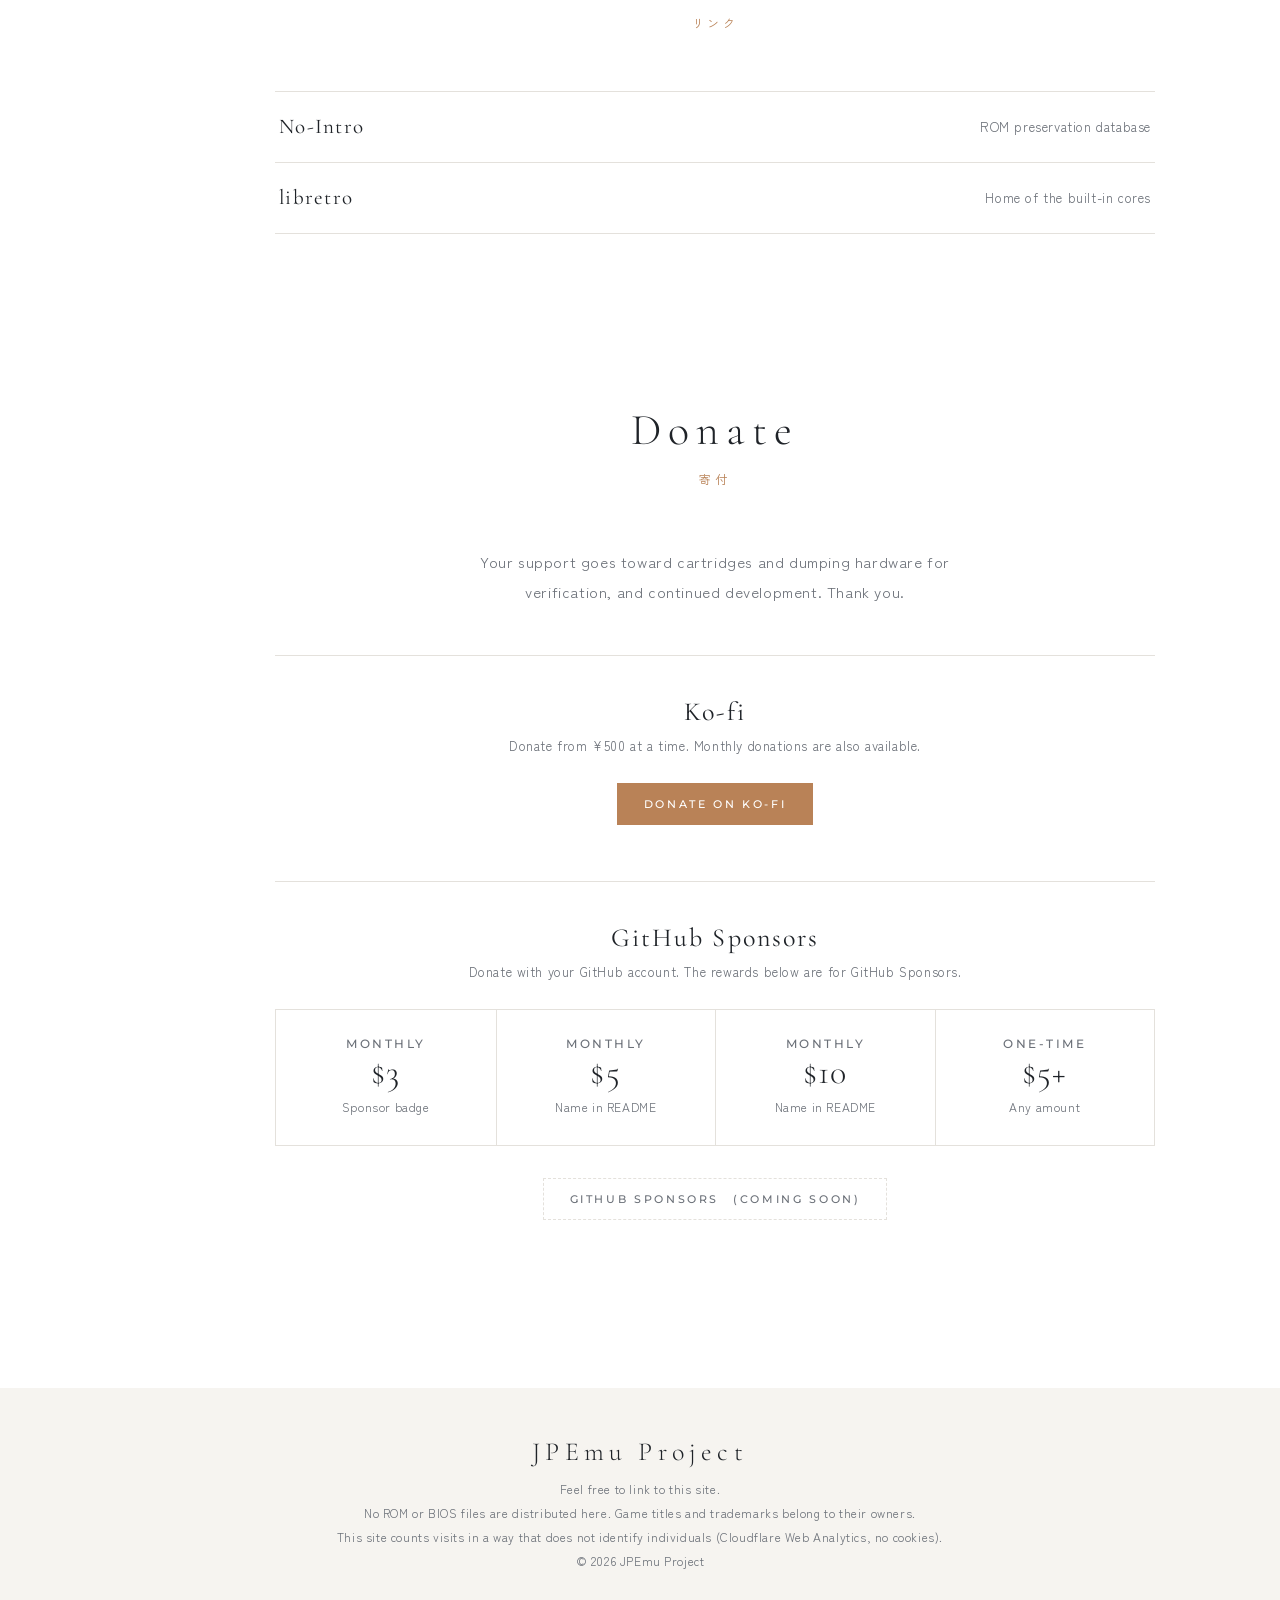
==== commit d4459569: "アプリ 1.9.0（2026.11.28）に合わせ、版表記とリリースノートを直す ダウンロード欄の版表記を 1.9.0 にし、リリースノート（日本語・英語）に 1.9.0（DS・ドリームキャスト・PS" ====
--- a/index.html
+++ b/index.html
@@ -340,7 +340,7 @@
   <section class="sec" id="download">
     <div class="sec-head"><h2>Download</h2><p>ダウンロード</p></div>
     <div class="dl-card">
-      <div><h3>JPEmu Renamer 1.8.0 <span class="rel-date">(2026.11.26)</span> <span class="new-badge">New</span></h3><p><span class="ja">Windows 10 / 11（64bit）・インストール不要のPortableソフトウェア</span><span class="en">Windows 10 / 11 (64-bit) · portable software, no install needed</span></p>
+      <div><h3>JPEmu Renamer 1.9.0 <span class="rel-date">(2026.11.28)</span> <span class="new-badge">New</span></h3><p><span class="ja">Windows 10 / 11（64bit）・インストール不要のPortableソフトウェア</span><span class="en">Windows 10 / 11 (64-bit) · portable software, no install needed</span></p>
         <p><span class="ja">全134機種に対応</span><span class="en">Supports all 134 systems</span></p>
         <p><a class="rel-a" href="en/releases/"><span class="ja">リリースノート</span><span class="en">Release notes</span></a></p></div>
       <a class="btn fill" href="https://github.com/jpemu-project/JPEmu-Renamer/releases/latest/download/JPEmuRenamer-win-x64.zip">DOWNLOAD <span class="ja">(ZIP)</span><span class="en">(ZIP)</span></a>
